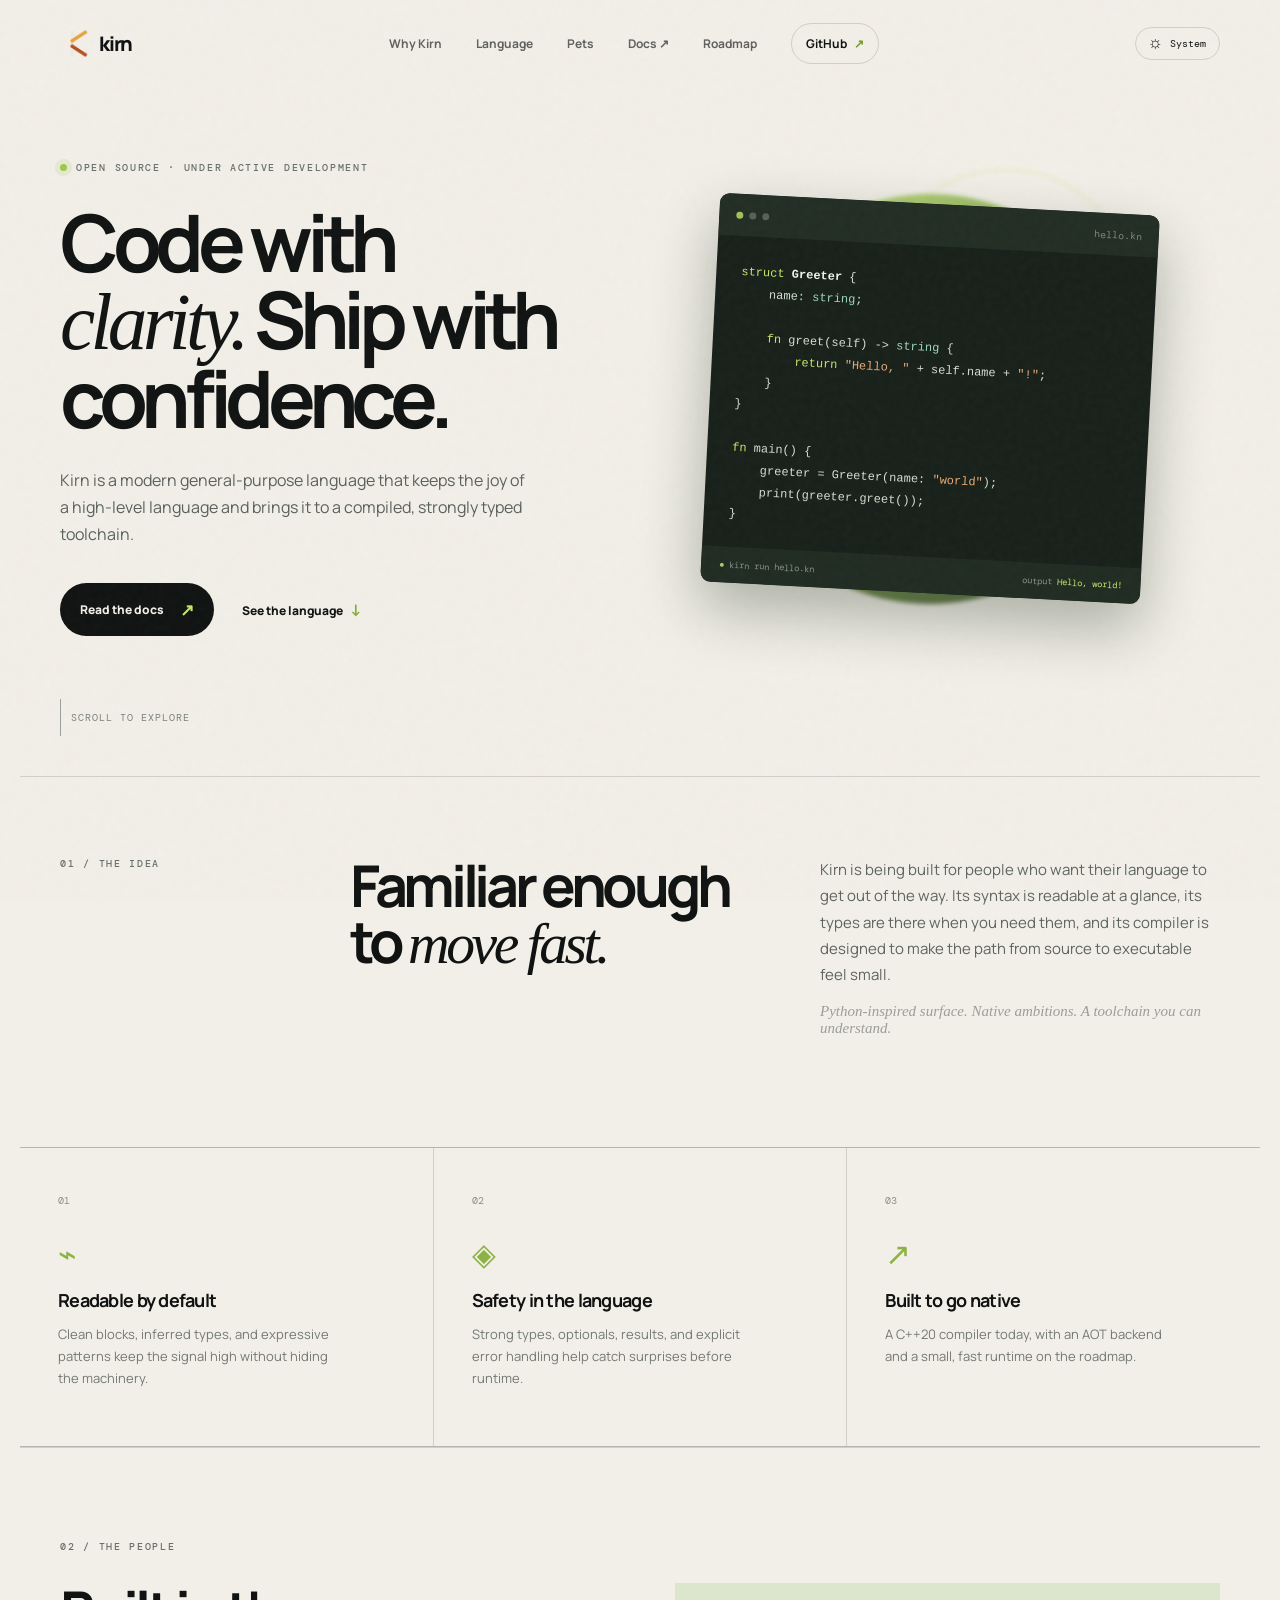
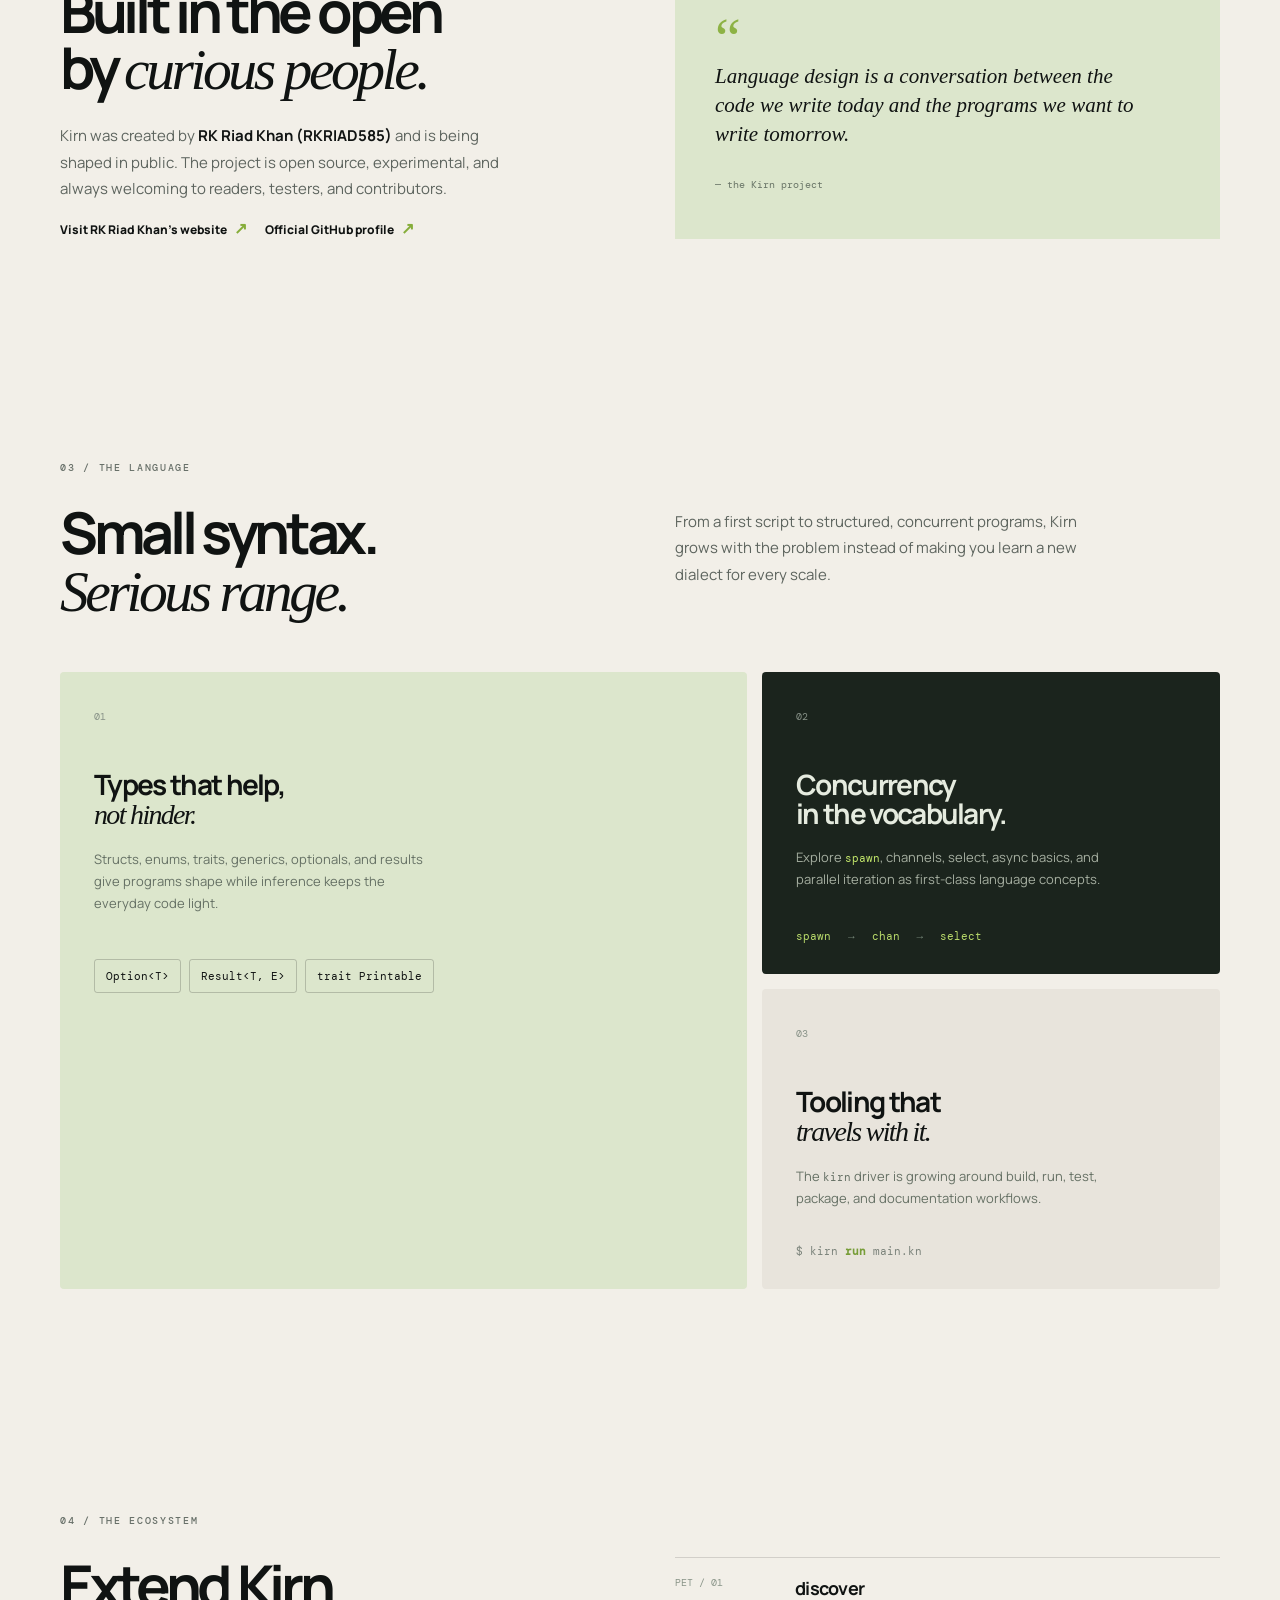
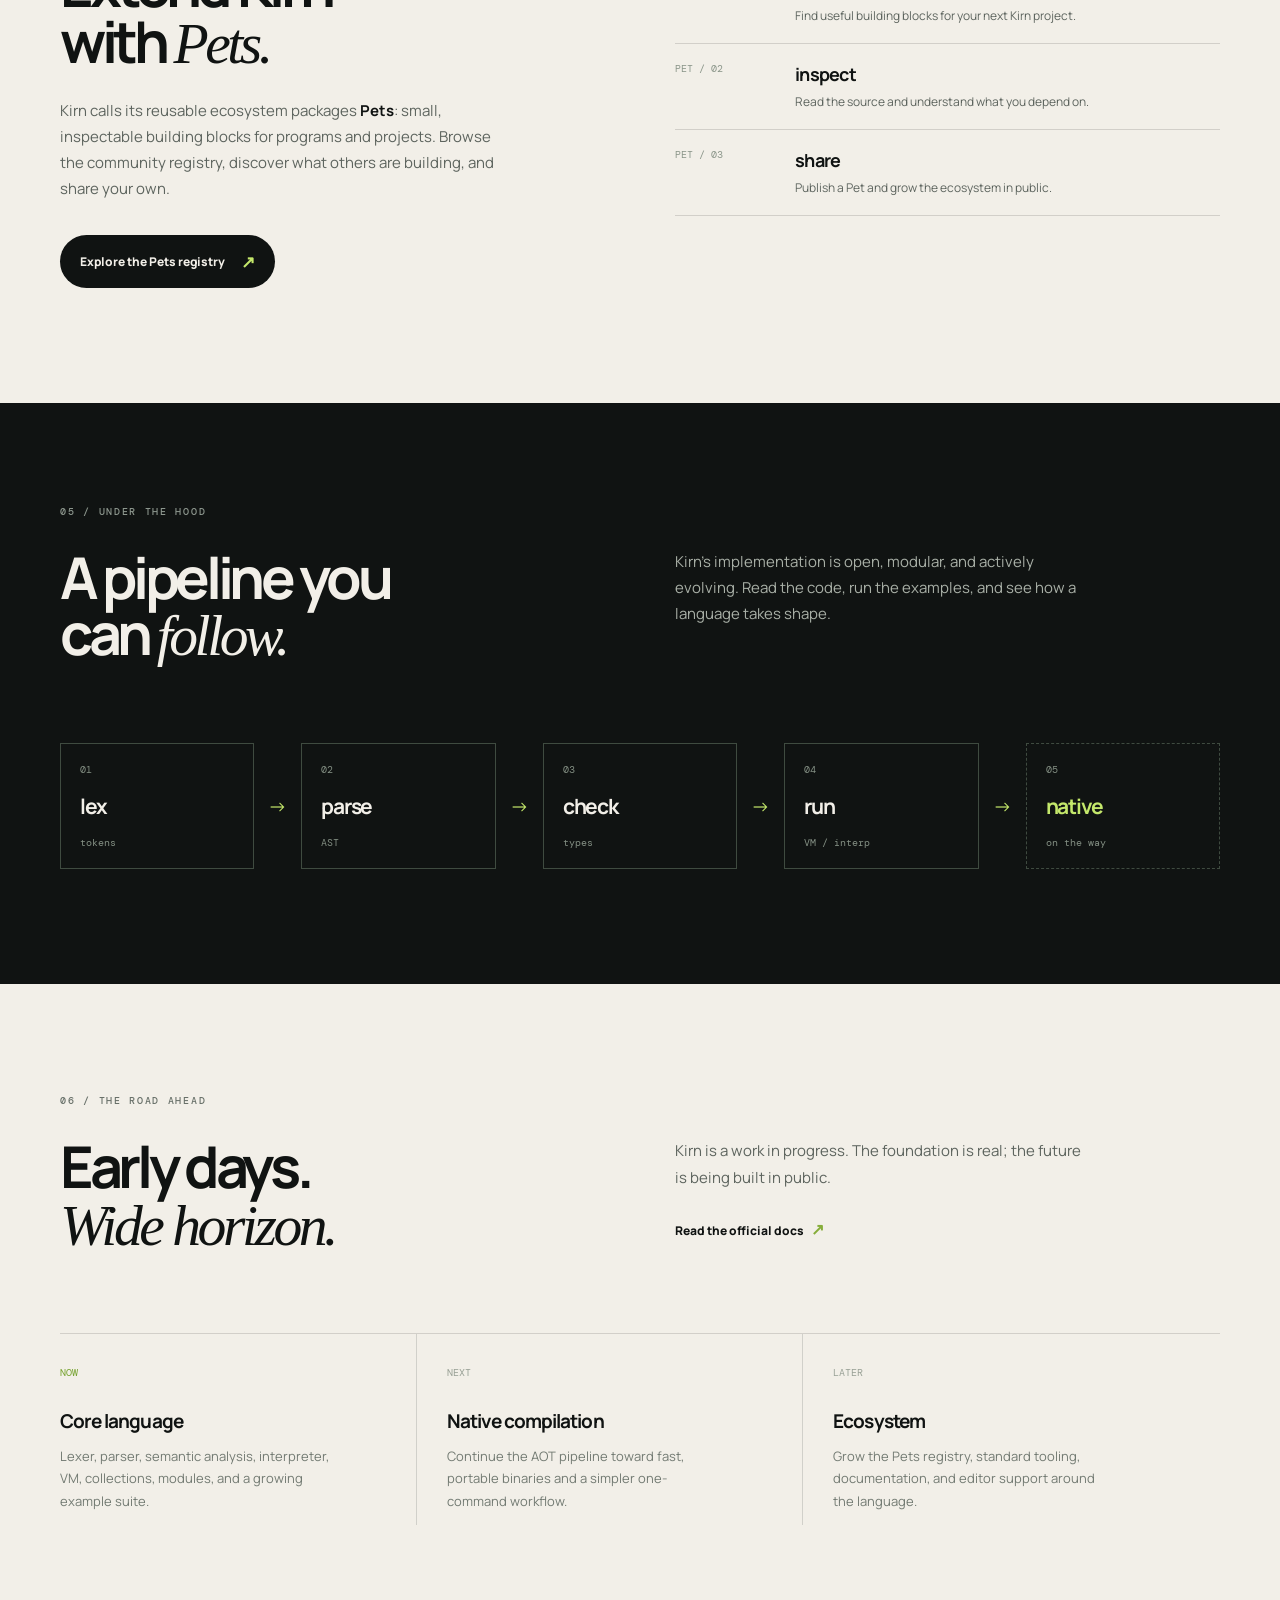
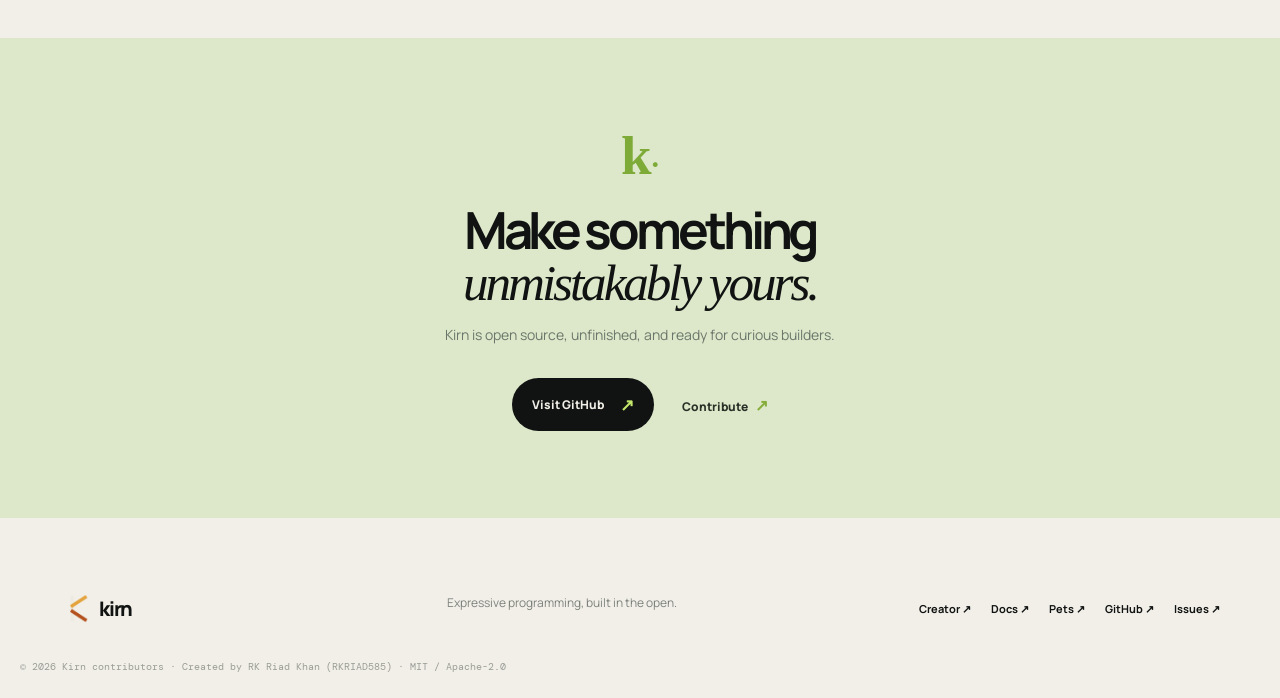
==== index.html @ 71c65698 "feat: link creator website" ====
<!doctype html>
<html lang="en">
<head>
  <meta charset="UTF-8"><meta name="viewport" content="width=device-width,initial-scale=1">
  <meta name="description" content="Kirn is a modern, expressive general-purpose programming language with Python-inspired syntax, strong types, concurrency, and a fast compiled toolchain.">
  <meta name="keywords" content="Kirn programming language, systems programming language, compiled language, C++20 compiler, Python-inspired language, open source compiler">
  <meta name="author" content="RK Riad Khan (RKRIAD585)">
  <meta name="robots" content="index, follow, max-image-preview:large">
  <link rel="canonical" href="https://kirn-lang.github.io/">
  <meta name="theme-color" content="#101312"><title>Kirn Programming Language — expressive systems programming</title>
  <meta property="og:type" content="website"><meta property="og:site_name" content="Kirn"><meta property="og:title" content="Kirn Programming Language — expressive systems programming"><meta property="og:description" content="A modern, expressive general-purpose programming language with Python-inspired syntax, strong types, concurrency, and a fast compiled toolchain."><meta property="og:url" content="https://kirn-lang.github.io/"><meta property="og:image" content="https://kirn-lang.github.io/kirn-logos/kirn-1280x640.png"><meta property="og:image:alt" content="Kirn programming language">
  <meta name="twitter:card" content="summary_large_image"><meta name="twitter:title" content="Kirn Programming Language"><meta name="twitter:description" content="Expressive programming, built in the open."><meta name="twitter:image" content="https://kirn-lang.github.io/kirn-logos/kirn-1280x640.png">
  <link rel="icon" href="kirn-logos/kirn-icon.png"><link rel="preconnect" href="https://fonts.googleapis.com"><link rel="preconnect" href="https://fonts.gstatic.com" crossorigin>
  <link href="https://fonts.googleapis.com/css2?family=DM+Mono:wght@400;500&family=Manrope:wght@400;500;600;700;800&display=swap" rel="stylesheet"><link rel="stylesheet" href="styles.css">
</head>
<body><div class="grain" aria-hidden="true"></div>
<header class="site-header"><a class="brand" href="#top" aria-label="Kirn home"><img src="kirn-logos/kirn-icon.png" alt=""><span>kirn</span></a><nav class="nav" aria-label="Main navigation"><a href="#why">Why Kirn</a><a href="#language">Language</a><a href="#pets">Pets</a><a href="https://rkriad585.github.io/kirn/" target="_blank" rel="noreferrer">Docs <span>↗</span></a><a href="#roadmap">Roadmap</a><a class="nav-github" href="https://github.com/rkriad585/kirn" target="_blank" rel="noreferrer">GitHub <span>↗</span></a></nav><div class="header-tools"><button class="theme-toggle" type="button" aria-label="Use system theme" title="Use system theme"><span class="theme-icon" aria-hidden="true">☼</span><span class="theme-label">System</span></button><button class="menu" aria-label="Toggle navigation" aria-expanded="false"><i></i><i></i></button></div></header>
<main id="top">
<section class="hero wrap"><div class="hero-copy"><p class="eyebrow"><span class="pulse"></span> open source · under active development</p><h1>Code with<br><em>clarity.</em> Ship with<br>confidence.</h1><p class="lede">Kirn is a modern general-purpose language that keeps the joy of a high-level language and brings it to a compiled, strongly typed toolchain.</p><div class="hero-actions"><a class="button button-primary" href="https://rkriad585.github.io/kirn/" target="_blank" rel="noreferrer">Read the docs <span>↗</span></a><a class="text-link" href="#language">See the language <span>↓</span></a></div></div><div class="hero-art"><div class="orb orb-one"></div><div class="orb orb-two"></div><div class="code-card"><div class="window-bar"><span></span><span></span><span></span><small>hello.kn</small></div><pre><code><b>struct</b> <strong>Greeter</strong> {
    name: <i>string</i>;

    <b>fn</b> greet(self) -&gt; <i>string</i> {
        <b>return</b> <u>"Hello, "</u> + self.name + <u>"!"</u>;
    }
}

<b>fn</b> main() {
    greeter = Greeter(name: <u>"world"</u>);
    print(greeter.greet());
}</code></pre><div class="code-footer"><span><b>●</b> kirn run hello.kn</span><span>output <strong>Hello, world!</strong></span></div></div></div><div class="scroll-note"><span></span> scroll to explore</div></section>
<section class="intro wrap" id="why"><div class="section-label">01 / the idea</div><div class="intro-content"><h2>Familiar enough<br>to <em>move fast.</em></h2><div><p>Kirn is being built for people who want their language to get out of the way. Its syntax is readable at a glance, its types are there when you need them, and its compiler is designed to make the path from source to executable feel small.</p><p class="muted">Python-inspired surface. Native ambitions. A toolchain you can understand.</p></div></div></section>
<section class="pillars wrap"><article><span class="number">01</span><div class="pillar-icon">⌁</div><h3>Readable by default</h3><p>Clean blocks, inferred types, and expressive patterns keep the signal high without hiding the machinery.</p></article><article><span class="number">02</span><div class="pillar-icon">◈</div><h3>Safety in the language</h3><p>Strong types, optionals, results, and explicit error handling help catch surprises before runtime.</p></article><article><span class="number">03</span><div class="pillar-icon">↗</div><h3>Built to go native</h3><p>A C++20 compiler today, with an AOT backend and a small, fast runtime on the roadmap.</p></article></section>
<section class="about wrap"><div class="section-label">02 / the people</div><div class="about-grid"><div><h2>Built in the open<br>by <em>curious people.</em></h2><p>Kirn was created by <strong>RK Riad Khan (RKRIAD585)</strong> and is being shaped in public. The project is open source, experimental, and always welcoming to readers, testers, and contributors.</p><div class="about-links"><a class="text-link" href="https://rkriad585.github.io/" target="_blank" rel="noreferrer">Visit RK Riad Khan’s website <span>↗</span></a><a class="text-link" href="https://github.com/rkriad585" target="_blank" rel="noreferrer">Official GitHub profile <span>↗</span></a></div></div><div class="about-note"><span class="quote-mark">“</span><p>Language design is a conversation between the code we write today and the programs we want to write tomorrow.</p><small>— the Kirn project</small></div></div></section>
<section class="language wrap" id="language"><div class="section-label">03 / the language</div><div class="language-head"><h2>Small syntax.<br><em>Serious range.</em></h2><p>From a first script to structured, concurrent programs, Kirn grows with the problem instead of making you learn a new dialect for every scale.</p></div><div class="feature-grid"><div class="feature feature-wide"><span>01</span><h3>Types that help,<br><em>not hinder.</em></h3><p>Structs, enums, traits, generics, optionals, and results give programs shape while inference keeps the everyday code light.</p><div class="type-row"><code>Option&lt;T&gt;</code><code>Result&lt;T, E&gt;</code><code>trait Printable</code></div></div><div class="feature dark-feature"><span>02</span><h3>Concurrency<br>in the vocabulary.</h3><p>Explore <code>spawn</code>, channels, select, async basics, and parallel iteration as first-class language concepts.</p><div class="signal">spawn <i>→</i> chan <i>→</i> select</div></div><div class="feature"><span>03</span><h3>Tooling that<br><em>travels with it.</em></h3><p>The <code>kirn</code> driver is growing around build, run, test, package, and documentation workflows.</p><div class="command">$ kirn <b>run</b> main.kn</div></div></div></section>
<section class="pets wrap" id="pets"><div class="section-label">04 / the ecosystem</div><div class="pets-grid"><div><h2>Extend Kirn<br>with <em>Pets.</em></h2><p>Kirn calls its reusable ecosystem packages <strong>Pets</strong>: small, inspectable building blocks for programs and projects. Browse the community registry, discover what others are building, and share your own.</p><a class="button button-primary" href="https://github.com/pets-registry/pets-registry.github.io" target="_blank" rel="noreferrer">Explore the Pets registry <span>↗</span></a></div><div class="pet-list"><div><span>pet / 01</span><strong>discover</strong><p>Find useful building blocks for your next Kirn project.</p></div><div><span>pet / 02</span><strong>inspect</strong><p>Read the source and understand what you depend on.</p></div><div><span>pet / 03</span><strong>share</strong><p>Publish a Pet and grow the ecosystem in public.</p></div></div></div></section>
<section class="architecture"><div class="wrap"><div class="section-label">05 / under the hood</div><div class="architecture-head"><h2>A pipeline you<br>can <em>follow.</em></h2><p>Kirn’s implementation is open, modular, and actively evolving. Read the code, run the examples, and see how a language takes shape.</p></div><div class="pipeline"><div><small>01</small><strong>lex</strong><span>tokens</span></div><i>→</i><div><small>02</small><strong>parse</strong><span>AST</span></div><i>→</i><div><small>03</small><strong>check</strong><span>types</span></div><i>→</i><div><small>04</small><strong>run</strong><span>VM / interp</span></div><i>→</i><div class="planned"><small>05</small><strong>native</strong><span>on the way</span></div></div></div></section>
<section class="roadmap wrap" id="roadmap"><div class="section-label">06 / the road ahead</div><div class="roadmap-head"><h2>Early days.<br><em>Wide horizon.</em></h2><div><p>Kirn is a work in progress. The foundation is real; the future is being built in public.</p><a class="text-link" href="https://rkriad585.github.io/kirn/" target="_blank" rel="noreferrer">Read the official docs <span>↗</span></a></div></div><div class="timeline"><div class="done"><span>now</span><h3>Core language</h3><p>Lexer, parser, semantic analysis, interpreter, VM, collections, modules, and a growing example suite.</p></div><div><span>next</span><h3>Native compilation</h3><p>Continue the AOT pipeline toward fast, portable binaries and a simpler one-command workflow.</p></div><div><span>later</span><h3>Ecosystem</h3><p>Grow the Pets registry, standard tooling, documentation, and editor support around the language.</p></div></div></section>
<section class="cta wrap"><div class="cta-mark">k<span>·</span></div><h2>Make something<br><em>unmistakably yours.</em></h2><p>Kirn is open source, unfinished, and ready for curious builders.</p><div class="hero-actions"><a class="button button-primary" href="https://github.com/rkriad585/kirn" target="_blank" rel="noreferrer">Visit GitHub <span>↗</span></a><a class="text-link light-link" href="https://github.com/rkriad585/kirn/blob/main/CONTRIBUTING.md" target="_blank" rel="noreferrer">Contribute <span>↗</span></a></div></section>
</main><footer class="footer wrap"><a class="brand" href="#top"><img src="kirn-logos/kirn-icon.png" alt=""><span>kirn</span></a><p>Expressive programming, built in the open.</p><div><a href="https://rkriad585.github.io/" target="_blank" rel="noreferrer">Creator ↗</a><a href="https://rkriad585.github.io/kirn/" target="_blank" rel="noreferrer">Docs ↗</a><a href="https://github.com/pets-registry/pets-registry.github.io" target="_blank" rel="noreferrer">Pets ↗</a><a href="https://github.com/rkriad585/kirn" target="_blank" rel="noreferrer">GitHub ↗</a><a href="https://github.com/rkriad585/kirn/issues" target="_blank" rel="noreferrer">Issues ↗</a></div><small>© 2026 Kirn contributors · Created by RK Riad Khan (RKRIAD585) · MIT / Apache-2.0</small></footer><script type="application/ld+json">{"@context":"https://schema.org","@type":"SoftwareSourceCode","name":"Kirn","description":"A modern, expressive general-purpose programming language with Python-inspired syntax, strong types, concurrency, and a compiled toolchain.","url":"https://kirn-lang.github.io/","codeRepository":"https://github.com/rkriad585/kirn","programmingLanguage":"C++","license":"https://opensource.org/licenses/MIT","author":{"@type":"Person","name":"RK Riad Khan","alternateName":"RKRIAD585","url":"https://rkriad585.github.io/","sameAs":["https://github.com/rkriad585"]},"isPartOf":{"@type":"WebSite","name":"Kirn","url":"https://kirn-lang.github.io/"}}</script><script src="script.js"></script></body></html>
---- styles.css ----
:root{--ink:#101312;--paper:#f2efe8;--lime:#c4e86b;--muted:#737873;--line:rgba(16,19,18,.14);--serif:Georgia,'Times New Roman',serif;--sans:'Manrope',Arial,sans-serif;--mono:'DM Mono',monospace}*{box-sizing:border-box}html{scroll-behavior:smooth}body{margin:0;background:var(--paper);color:var(--ink);font-family:var(--sans);overflow-x:hidden}.grain{position:fixed;inset:0;pointer-events:none;opacity:.06;z-index:10;background-image:url("data:image/svg+xml,%3Csvg viewBox='0 0 180 180' xmlns='http://www.w3.org/2000/svg'%3E%3Cfilter id='n'%3E%3CfeTurbulence type='fractalNoise' baseFrequency='.75' numOctaves='4' stitchTiles='stitch'/%3E%3C/filter%3E%3Crect width='100%25' height='100%25' filter='url(%23n)' opacity='.55'/%3E%3C/svg%3E")}.wrap{max-width:1240px;margin:auto;padding-left:40px;padding-right:40px}.site-header{height:86px;max-width:1240px;margin:auto;padding:0 40px;display:flex;align-items:center;justify-content:space-between;position:relative;z-index:20}.brand{display:flex;align-items:center;gap:10px;color:inherit;text-decoration:none;font-size:20px;font-weight:800;letter-spacing:-.06em}.brand img{width:29px;height:29px;object-fit:contain}.nav{display:flex;align-items:center;gap:34px;font-size:12px;font-weight:700}.nav a,.footer a{color:inherit;text-decoration:none}.nav a:not(.nav-github){opacity:.64}.nav a:hover,.footer a:hover{opacity:1}.nav-github{border:1px solid var(--line);padding:11px 14px;border-radius:100px}.nav-github span{color:#719c28;margin-left:5px}.menu{display:none;background:transparent;border:0}.menu i{display:block;width:22px;height:1px;background:var(--ink);margin:5px}.hero{min-height:690px;display:grid;grid-template-columns:1fr 1fr;align-items:center;position:relative;padding-top:35px;padding-bottom:100px}.eyebrow,.section-label{font:500 10px var(--mono);text-transform:uppercase;letter-spacing:.17em;color:#687069}.eyebrow{display:flex;align-items:center;gap:9px}.pulse{width:7px;height:7px;background:#9bc94d;border-radius:50%;box-shadow:0 0 0 5px rgba(155,201,77,.16)}h1,h2,h3,p{margin-top:0}h1{font-size:clamp(50px,6.2vw,86px);letter-spacing:-.08em;line-height:.96;margin:30px 0 31px;font-weight:700}em{font-family:var(--serif);font-weight:400;letter-spacing:-.06em}.lede{max-width:470px;line-height:1.7;color:#59605b;font-size:16px}.hero-actions{display:flex;align-items:center;gap:28px;margin-top:34px}.button{display:inline-flex;align-items:center;gap:16px;text-decoration:none;padding:15px 20px;border-radius:100px;font-size:12px;font-weight:800}.button-primary{background:var(--ink);color:var(--paper)}.button-primary span{color:var(--lime);font-size:17px}.text-link{color:var(--ink);font-size:12px;text-decoration:none;font-weight:800}.text-link span{color:#86ad3a;margin-left:5px;font-size:16px}.hero-art{height:490px;display:flex;justify-content:center;align-items:center;position:relative}.orb{position:absolute;border-radius:50%;filter:blur(2px)}.orb-one{height:410px;width:410px;background:radial-gradient(circle at 32% 28%,#cfef89,#8db153 48%,#263727 100%);opacity:.9}.orb-two{height:260px;width:260px;border:1px solid rgba(196,232,107,.55);transform:translate(75px,-100px)}.code-card{width:min(440px,100%);position:relative;z-index:1;border-radius:10px;overflow:hidden;background:#18201a;box-shadow:0 25px 60px rgba(22,39,20,.32);transform:rotate(3deg)}.window-bar{height:42px;background:#222d24;padding:0 17px;display:flex;gap:6px;align-items:center;color:#9ca79a}.window-bar span{height:7px;width:7px;border-radius:50%;background:#556159}.window-bar span:first-child{background:#a1bf59}.window-bar small{font:10px var(--mono);margin-left:auto;opacity:.75}.code-card pre{margin:0;padding:25px 25px 22px;color:#d4dfd2;font:12px/1.75 var(--mono);overflow:hidden}.code-card b{color:#c4e86b;font-weight:500}.code-card strong{color:#eff6ec}.code-card i{color:#9ed6c4;font-style:normal}.code-card u{color:#e9ad77;text-decoration:none}.code-footer{display:flex;justify-content:space-between;padding:12px 18px;background:#202b22;color:#879287;font:9px var(--mono)}.code-footer b{color:#a7cf5d}.code-footer strong{color:#c4e86b;font-weight:400}.scroll-note{position:absolute;bottom:40px;left:40px;color:#7b827b;font:10px var(--mono);text-transform:uppercase;letter-spacing:.1em;display:flex;gap:10px;align-items:center}.scroll-note span{width:1px;height:37px;background:#9ba19a}.intro{border-top:1px solid var(--line);padding-top:80px;padding-bottom:95px;display:grid;grid-template-columns:25% 75%}.intro-content{display:grid;grid-template-columns:1fr 1fr;gap:70px}.intro h2,.language h2,.architecture h2,.roadmap h2{font-size:clamp(38px,4.5vw,61px);letter-spacing:-.075em;line-height:.98;margin:0}.intro-content p,.language-head p,.architecture-head p,.roadmap-head p{max-width:420px;color:#5d645e;font-size:15px;line-height:1.75}.muted{color:#9a9e98!important;font:italic 15px var(--serif)!important}.pillars{display:grid;grid-template-columns:repeat(3,1fr);gap:1px;background:var(--line);border-top:1px solid var(--line);border-bottom:1px solid var(--line);padding:0}.pillars article{background:var(--paper);padding:39px 38px 43px;min-height:265px;position:relative}.number,.feature>span{font:10px var(--mono);color:#879187}.pillar-icon{font:31px var(--serif);color:#8db244;margin:27px 0 15px}.pillars h3{font-size:18px;letter-spacing:-.04em;margin-bottom:11px}.pillars p{font-size:13px;line-height:1.7;color:#727972;max-width:280px}.language{padding-top:112px;padding-bottom:120px}.language-head{display:grid;grid-template-columns:1fr 1fr;gap:70px;margin:30px 0 52px}.language-head p{margin:5px 0 0}.feature-grid{display:grid;grid-template-columns:1.2fr .8fr;gap:15px}.feature{background:#e8e4dc;border-radius:4px;padding:31px 34px;min-height:270px}.feature-wide{grid-row:span 2;min-height:555px;background:#dce6cc}.feature h3{font-size:28px;letter-spacing:-.06em;line-height:1.03;margin:45px 0 18px}.feature p{max-width:340px;color:#657064;font-size:13px;line-height:1.7}.feature code,.feature .command{font:11px var(--mono)}.type-row{display:flex;gap:8px;flex-wrap:wrap;margin-top:45px}.type-row code{border:1px solid rgba(16,19,18,.2);padding:9px 11px;border-radius:3px}.dark-feature{background:#1b241d;color:#e5ebdf}.dark-feature p{color:#a6afa1}.dark-feature code{color:var(--lime)}.signal{font:11px var(--mono);color:#badc6b;margin-top:39px}.signal i{font-style:normal;color:#77887a;padding:0 10px}.command{margin-top:35px;color:#7a827a}.command b{color:#779d38}.architecture{background:var(--ink);color:var(--paper);padding:102px 0 115px}.architecture .section-label{color:#8c968d}.architecture-head{display:grid;grid-template-columns:1fr 1fr;gap:70px;margin:31px 0 79px}.architecture-head p{color:#a9b0a7}.pipeline{display:flex;align-items:center;justify-content:space-between;gap:14px}.pipeline>div{height:126px;flex:1;border:1px solid #3f4b40;padding:19px;display:flex;flex-direction:column;justify-content:space-between}.pipeline small,.pipeline span{font:10px var(--mono);color:#849084}.pipeline strong{font-size:21px;letter-spacing:-.06em}.pipeline i{font-style:normal;color:var(--lime);font-size:19px}.pipeline .planned{border-style:dashed;color:#a9b2a7}.pipeline .planned strong{color:#c4e86b}.roadmap{padding-top:110px;padding-bottom:113px}.roadmap-head{display:grid;grid-template-columns:1fr 1fr;gap:70px;margin:31px 0 79px}.roadmap-head .text-link{display:inline-block;margin-top:12px}.timeline{display:grid;grid-template-columns:repeat(3,1fr);gap:0;border-top:1px solid var(--line)}.timeline>div{padding:25px 30px 0 0;border-right:1px solid var(--line);margin-right:30px}.timeline>div:last-child{border:0}.timeline span{font:10px var(--mono);text-transform:uppercase;color:#98a095}.timeline .done span{color:#76a22f}.timeline h3{font-size:19px;letter-spacing:-.05em;margin:27px 0 11px}.timeline p{font-size:13px;color:#727a72;line-height:1.7;max-width:270px}.cta{background:#dce8c9;text-align:center;padding-top:86px;padding-bottom:87px;max-width:none}.cta-mark{font:700 55px var(--serif);color:#7eaa38}.cta-mark span{font-size:30px}.cta h2{font-size:clamp(38px,4vw,58px);letter-spacing:-.08em;line-height:1;margin:17px 0}.cta p{color:#6c766b;font-size:14px}.cta .hero-actions{justify-content:center}.light-link{color:#283027}.footer{min-height:180px;display:grid;grid-template-columns:1fr 1fr 1fr;align-items:center;position:relative}.footer p{font-size:12px;color:#7b827b}.footer div{display:flex;gap:20px;justify-content:flex-end;font-size:11px;font-weight:700}.footer small{position:absolute;bottom:25px;color:#9a9d97;font:10px var(--mono)}
@media(max-width:800px){.wrap{padding-left:22px;padding-right:22px}.site-header{height:72px;padding:0 22px}.nav{display:none;position:absolute;top:65px;left:22px;right:22px;background:var(--paper);border:1px solid var(--line);padding:20px;flex-direction:column;align-items:flex-start;gap:20px}.nav.open{display:flex}.menu{display:block}.hero{display:block;padding-top:55px;min-height:0;padding-bottom:100px}.hero-art{height:405px;margin-top:25px}.orb-one{height:310px;width:310px}.code-card{transform:rotate(2deg);width:94%}.code-card pre{font-size:10px;padding:18px}.code-footer{font-size:8px}.scroll-note{left:22px;bottom:30px}.intro,.intro-content,.language-head,.architecture-head,.roadmap-head{display:block}.intro{padding-top:56px;padding-bottom:70px}.intro-content>div{margin-top:28px}.pillars,.feature-grid,.timeline{grid-template-columns:1fr}.pillars article{min-height:0;padding:30px}.language{padding-top:75px;padding-bottom:80px}.feature-wide{grid-row:auto;min-height:0}.feature{min-height:240px}.feature-grid{gap:10px}.architecture{padding:70px 0}.architecture-head{margin-bottom:50px}.pipeline{display:grid;grid-template-columns:1fr 1fr;gap:9px}.pipeline>div{height:106px}.pipeline>i{display:none}.roadmap{padding-top:75px;padding-bottom:80px}.timeline>div{border-right:0;border-bottom:1px solid var(--line);padding:23px 0;margin:0}.timeline>div:last-child{border:0}.footer{display:block;padding-top:40px;padding-bottom:80px}.footer p{margin:25px 0}.footer div{justify-content:flex-start}.footer small{left:22px}.hero-actions{gap:18px;flex-wrap:wrap}h1{font-size:53px}}
.header-tools{display:flex;align-items:center;gap:13px}.theme-toggle{display:inline-flex;align-items:center;gap:7px;border:1px solid var(--line);border-radius:100px;background:transparent;color:inherit;padding:9px 11px;font:10px var(--mono);cursor:pointer}.theme-toggle:hover{background:rgba(196,232,107,.16)}.theme-icon{font:17px Georgia,serif;line-height:10px}.theme-label{min-width:38px;text-align:left}.about{border-top:1px solid var(--line);padding-top:92px;padding-bottom:110px}.about-grid,.pets-grid{display:grid;grid-template-columns:1fr 1fr;gap:70px;margin-top:30px}.about h2,.pets h2{font-size:clamp(38px,4.5vw,61px);letter-spacing:-.075em;line-height:.98;margin:0 0 25px}.about p,.pets p{max-width:440px;color:#5d645e;font-size:15px;line-height:1.75}.about strong,.pets strong{color:var(--ink)}.about-note{background:#dce6cc;padding:35px 40px;min-height:220px;position:relative}.quote-mark{font:58px Georgia,serif;color:#8db244;line-height:.7}.about-note p{font:italic 21px/1.4 Georgia,serif;color:var(--ink);max-width:420px}.about-note small{font:10px var(--mono);color:#687466}.pets{padding-top:105px;padding-bottom:115px}.pets-grid{align-items:start}.pets .button{margin-top:17px}.pet-list{border-top:1px solid var(--line)}.pet-list>div{border-bottom:1px solid var(--line);padding:18px 0;display:grid;grid-template-columns:100px 1fr;column-gap:20px}.pet-list span{font:10px var(--mono);color:#8a9589;text-transform:uppercase}.pet-list strong{font-size:18px;letter-spacing:-.04em}.pet-list p{grid-column:2;margin:7px 0 0;font-size:12px;line-height:1.5}.theme-dark{--ink:#edf1e9;--paper:#101512;--line:rgba(237,241,233,.17)}.theme-dark .grain{opacity:.035}.theme-dark .nav,.theme-dark .menu{color:var(--ink)}.theme-dark .nav{background:var(--paper)}.theme-dark .feature{background:#1c241e;color:var(--ink)}.theme-dark .feature-wide,.theme-dark .about-note{background:#263323}.theme-dark .feature p,.theme-dark .about p,.theme-dark .pets p,.theme-dark .intro-content p,.theme-dark .language-head p,.theme-dark .roadmap-head p{color:#aab4a7}.theme-dark .muted{color:#849084!important}.theme-dark .button-primary{background:#e8efdf;color:#101512}.theme-dark .cta{background:#263323}.theme-dark .cta p{color:#aab4a7}.theme-dark .light-link{color:#e8efdf}.theme-dark .about strong,.theme-dark .pets strong{color:var(--ink)}
@media(max-width:800px){.theme-toggle{padding:8px 9px}.theme-label{display:none}.about,.pets{padding-top:70px;padding-bottom:75px}.about-grid,.pets-grid{display:block;margin-top:25px}.about-note,.pet-list{margin-top:35px}.about-note{padding:28px}.pet-list>div{grid-template-columns:82px 1fr}.pet-list p{grid-column:2}}
.about-links{display:flex;flex-wrap:wrap;gap:18px}
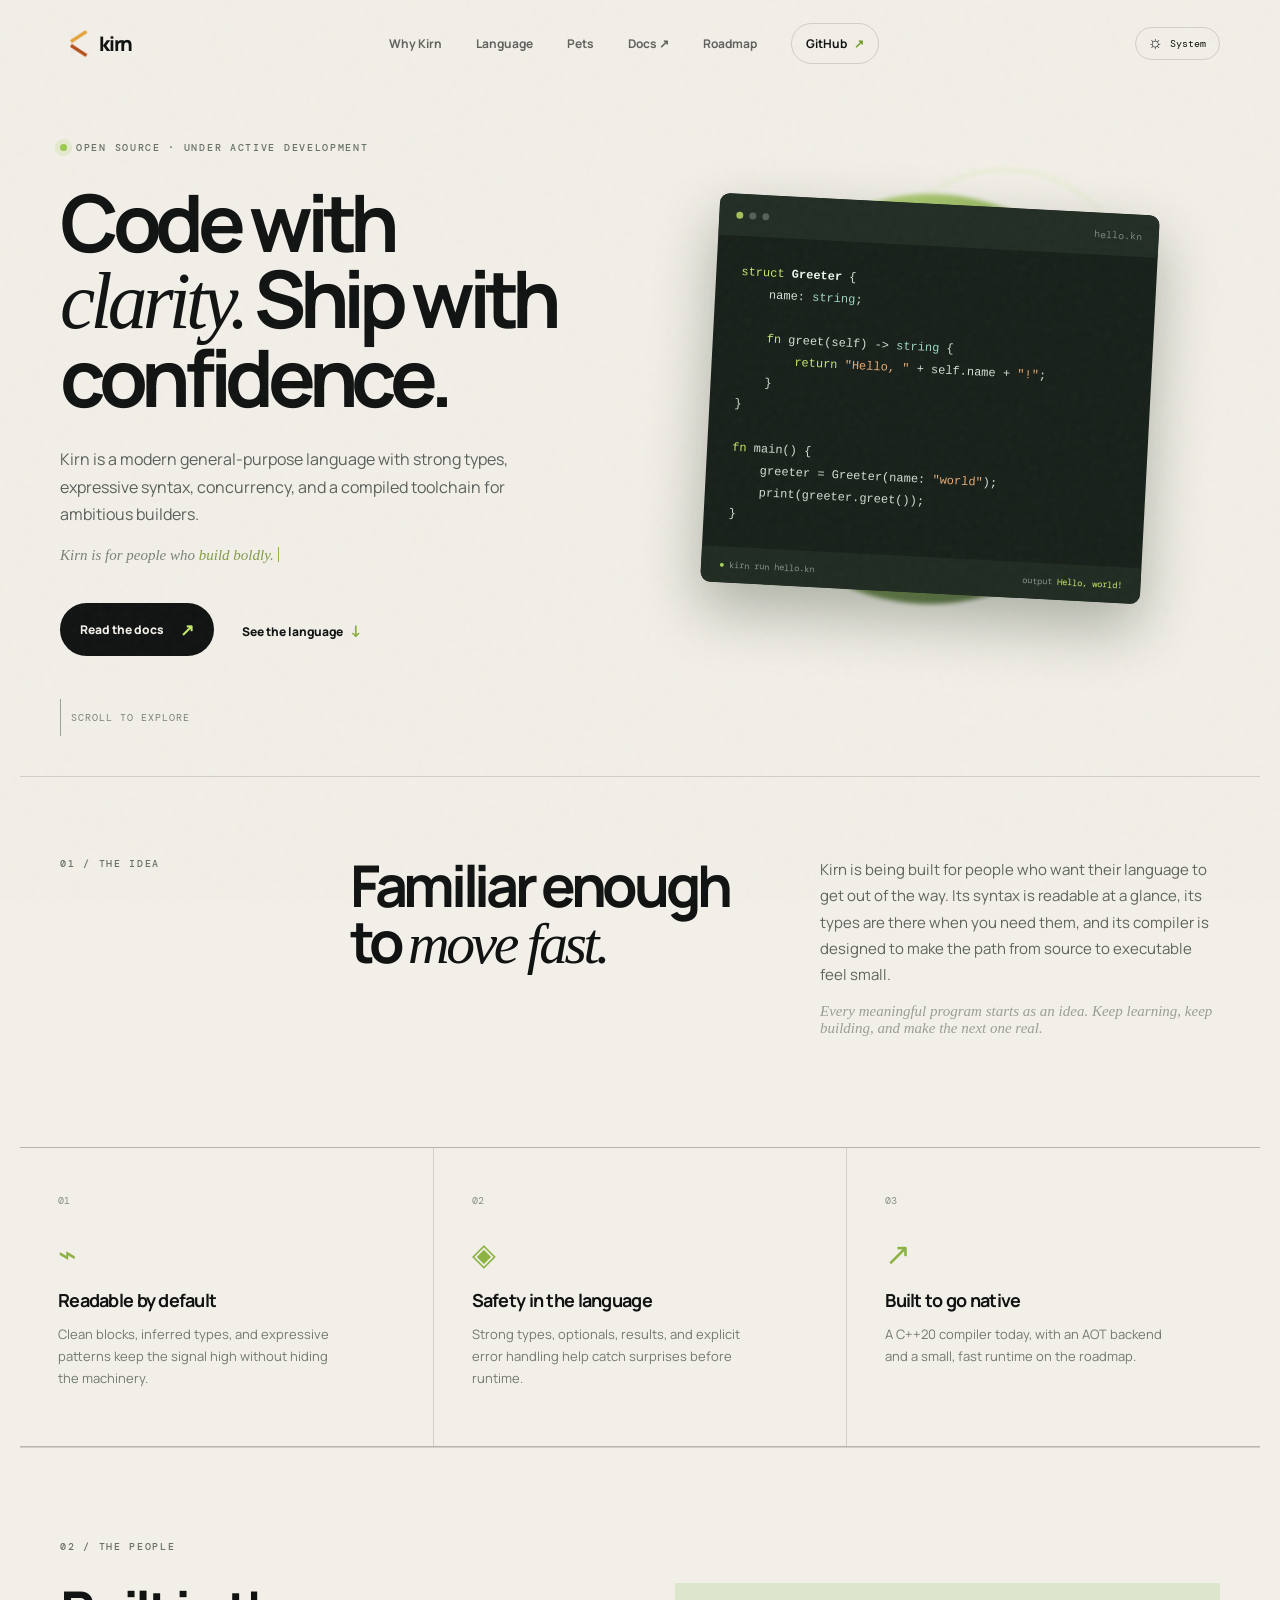
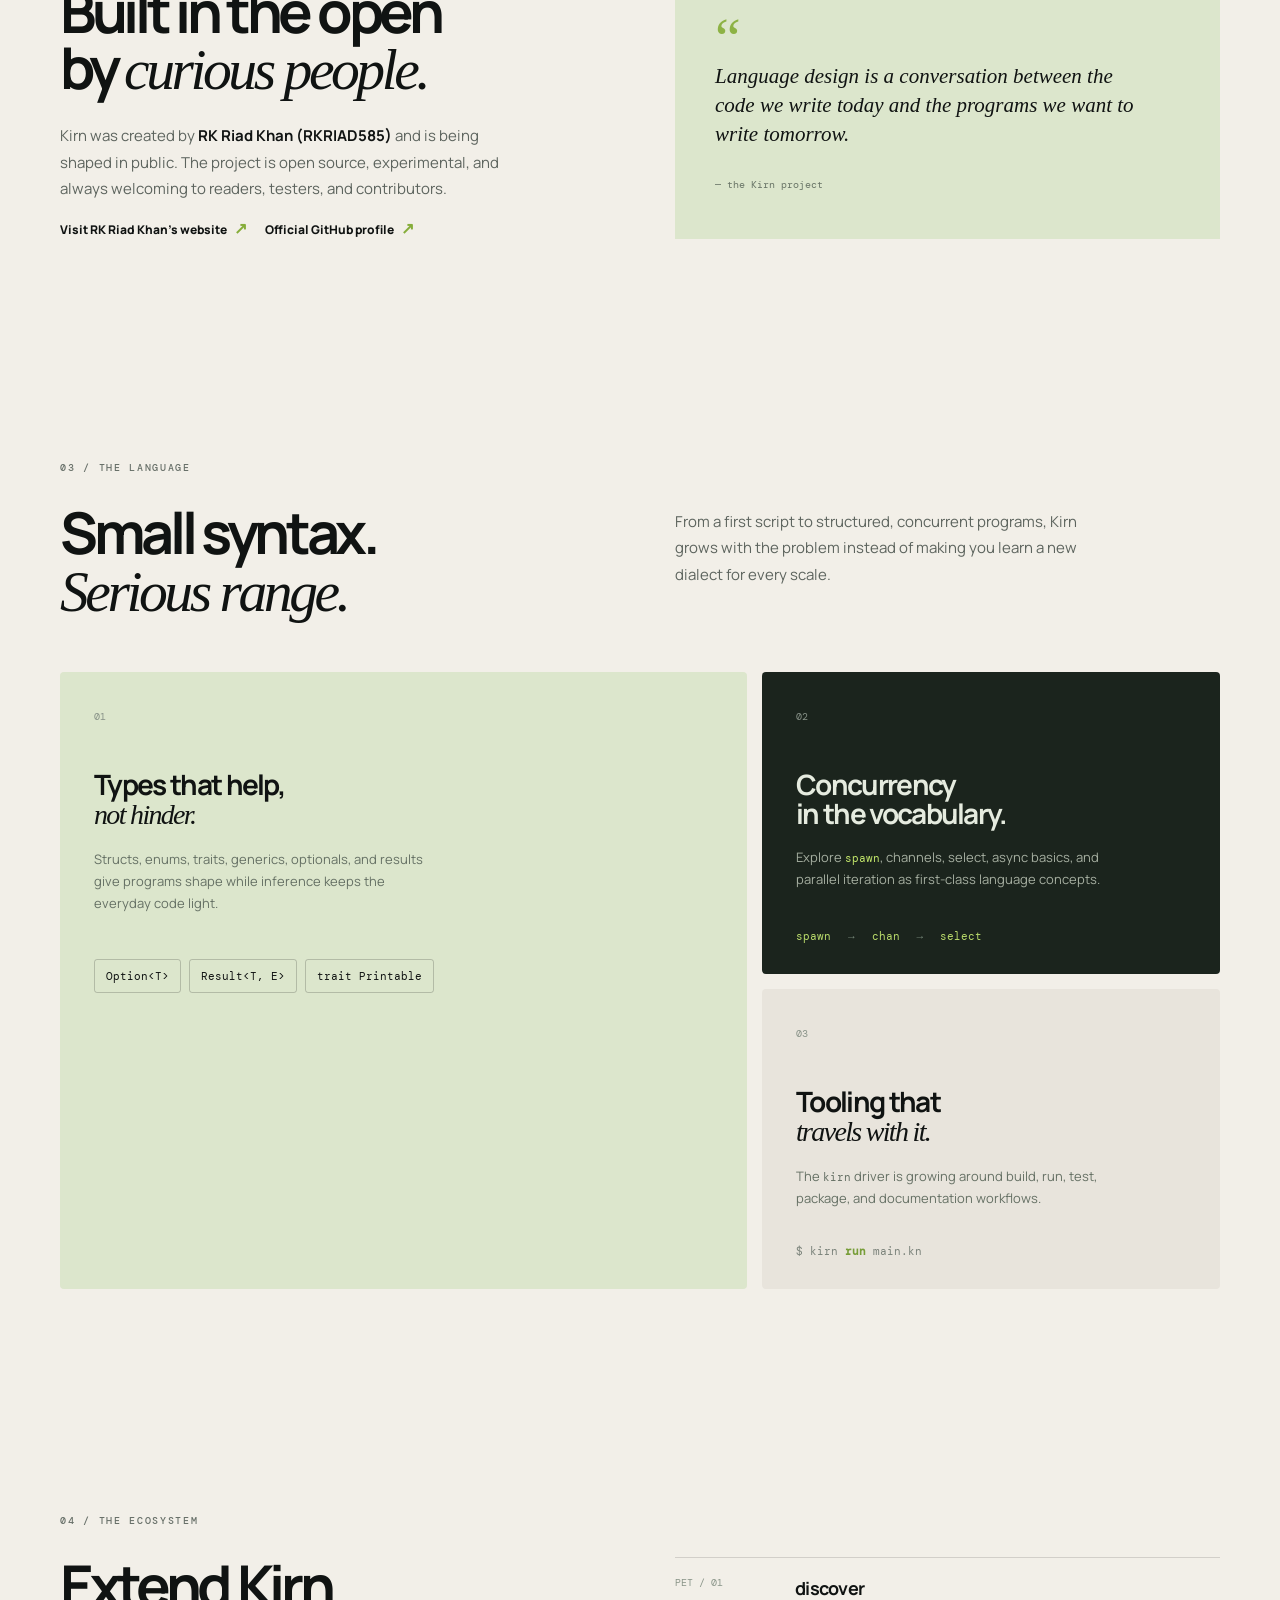
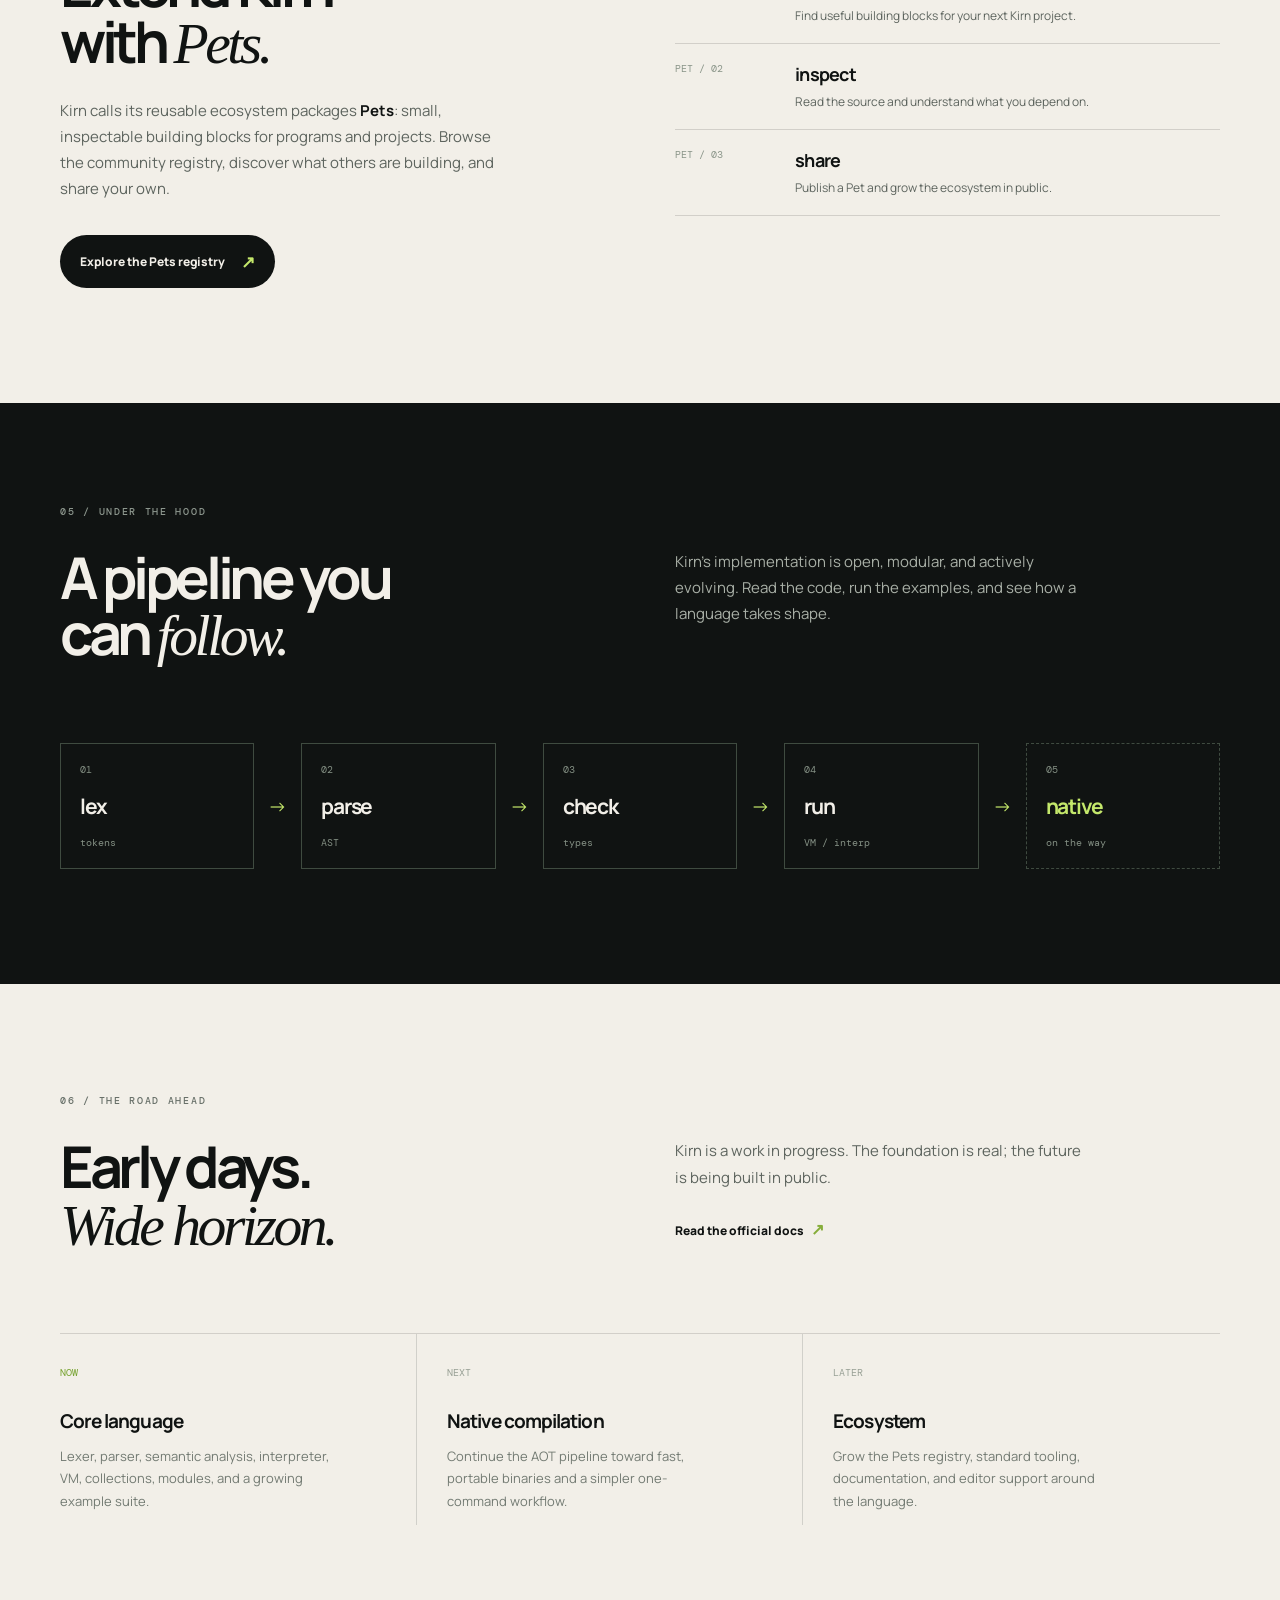
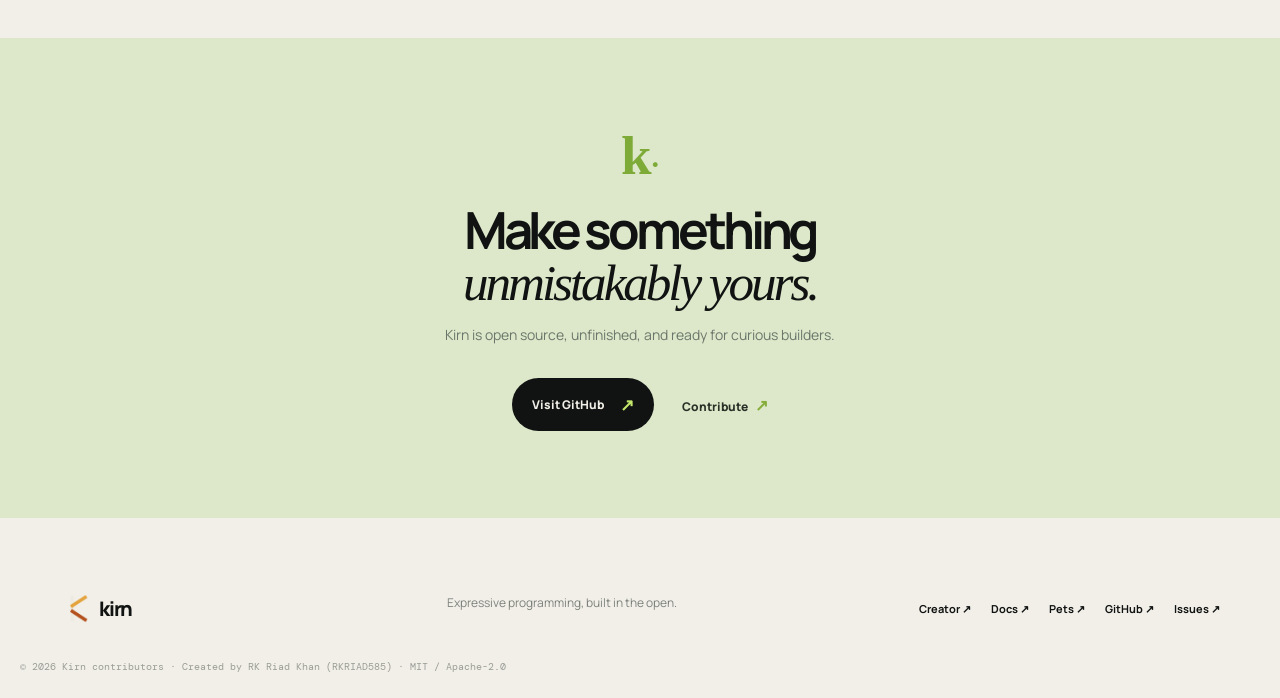
==== commit f9ea9785: "feat: add hero typing copy and social icon metadata" ====
--- a/index.html
+++ b/index.html
@@ -9,14 +9,14 @@
   <link rel="canonical" href="https://kirn-lang.github.io/">
   <meta name="theme-color" content="#101312"><title>Kirn Programming Language — expressive systems programming</title>
   <meta property="og:type" content="website"><meta property="og:site_name" content="Kirn"><meta property="og:title" content="Kirn Programming Language — expressive systems programming"><meta property="og:description" content="A modern, expressive general-purpose programming language with Python-inspired syntax, strong types, concurrency, and a fast compiled toolchain."><meta property="og:url" content="https://kirn-lang.github.io/"><meta property="og:image" content="https://kirn-lang.github.io/kirn-logos/kirn-1280x640.png"><meta property="og:image:alt" content="Kirn programming language">
-  <meta name="twitter:card" content="summary_large_image"><meta name="twitter:title" content="Kirn Programming Language"><meta name="twitter:description" content="Expressive programming, built in the open."><meta name="twitter:image" content="https://kirn-lang.github.io/kirn-logos/kirn-1280x640.png">
+  <meta name="twitter:card" content="summary_large_image"><meta name="twitter:title" content="Kirn Programming Language"><meta name="twitter:description" content="Expressive programming, built in the open by RK Riad Khan."><meta name="twitter:image" content="https://kirn-lang.github.io/kirn-logos/kirn-icon-on-light.png"><meta name="twitter:image:alt" content="Kirn icon">
   <link rel="icon" href="kirn-logos/kirn-icon.png"><link rel="preconnect" href="https://fonts.googleapis.com"><link rel="preconnect" href="https://fonts.gstatic.com" crossorigin>
   <link href="https://fonts.googleapis.com/css2?family=DM+Mono:wght@400;500&family=Manrope:wght@400;500;600;700;800&display=swap" rel="stylesheet"><link rel="stylesheet" href="styles.css">
 </head>
 <body><div class="grain" aria-hidden="true"></div>
 <header class="site-header"><a class="brand" href="#top" aria-label="Kirn home"><img src="kirn-logos/kirn-icon.png" alt=""><span>kirn</span></a><nav class="nav" aria-label="Main navigation"><a href="#why">Why Kirn</a><a href="#language">Language</a><a href="#pets">Pets</a><a href="https://rkriad585.github.io/kirn/" target="_blank" rel="noreferrer">Docs <span>↗</span></a><a href="#roadmap">Roadmap</a><a class="nav-github" href="https://github.com/rkriad585/kirn" target="_blank" rel="noreferrer">GitHub <span>↗</span></a></nav><div class="header-tools"><button class="theme-toggle" type="button" aria-label="Use system theme" title="Use system theme"><span class="theme-icon" aria-hidden="true">☼</span><span class="theme-label">System</span></button><button class="menu" aria-label="Toggle navigation" aria-expanded="false"><i></i><i></i></button></div></header>
 <main id="top">
-<section class="hero wrap"><div class="hero-copy"><p class="eyebrow"><span class="pulse"></span> open source · under active development</p><h1>Code with<br><em>clarity.</em> Ship with<br>confidence.</h1><p class="lede">Kirn is a modern general-purpose language that keeps the joy of a high-level language and brings it to a compiled, strongly typed toolchain.</p><div class="hero-actions"><a class="button button-primary" href="https://rkriad585.github.io/kirn/" target="_blank" rel="noreferrer">Read the docs <span>↗</span></a><a class="text-link" href="#language">See the language <span>↓</span></a></div></div><div class="hero-art"><div class="orb orb-one"></div><div class="orb orb-two"></div><div class="code-card"><div class="window-bar"><span></span><span></span><span></span><small>hello.kn</small></div><pre><code><b>struct</b> <strong>Greeter</strong> {
+<section class="hero wrap"><div class="hero-copy"><p class="eyebrow"><span class="pulse"></span> open source · under active development</p><h1>Code with<br><em>clarity.</em> Ship with<br>confidence.</h1><p class="lede">Kirn is a modern general-purpose language with strong types, expressive syntax, concurrency, and a compiled toolchain for ambitious builders.</p><p class="hero-typing" aria-live="polite"><span>Kirn is for people who </span><strong id="typing-text">build boldly.</strong><i class="typing-cursor" aria-hidden="true"></i></p><div class="hero-actions"><a class="button button-primary" href="https://rkriad585.github.io/kirn/" target="_blank" rel="noreferrer">Read the docs <span>↗</span></a><a class="text-link" href="#language">See the language <span>↓</span></a></div></div><div class="hero-art"><div class="orb orb-one"></div><div class="orb orb-two"></div><div class="code-card"><div class="window-bar"><span></span><span></span><span></span><small>hello.kn</small></div><pre><code><b>struct</b> <strong>Greeter</strong> {
     name: <i>string</i>;
 
     <b>fn</b> greet(self) -&gt; <i>string</i> {
@@ -28,7 +28,7 @@
     greeter = Greeter(name: <u>"world"</u>);
     print(greeter.greet());
 }</code></pre><div class="code-footer"><span><b>●</b> kirn run hello.kn</span><span>output <strong>Hello, world!</strong></span></div></div></div><div class="scroll-note"><span></span> scroll to explore</div></section>
-<section class="intro wrap" id="why"><div class="section-label">01 / the idea</div><div class="intro-content"><h2>Familiar enough<br>to <em>move fast.</em></h2><div><p>Kirn is being built for people who want their language to get out of the way. Its syntax is readable at a glance, its types are there when you need them, and its compiler is designed to make the path from source to executable feel small.</p><p class="muted">Python-inspired surface. Native ambitions. A toolchain you can understand.</p></div></div></section>
+<section class="intro wrap" id="why"><div class="section-label">01 / the idea</div><div class="intro-content"><h2>Familiar enough<br>to <em>move fast.</em></h2><div><p>Kirn is being built for people who want their language to get out of the way. Its syntax is readable at a glance, its types are there when you need them, and its compiler is designed to make the path from source to executable feel small.</p><p class="muted">Every meaningful program starts as an idea. Keep learning, keep building, and make the next one real.</p></div></div></section>
 <section class="pillars wrap"><article><span class="number">01</span><div class="pillar-icon">⌁</div><h3>Readable by default</h3><p>Clean blocks, inferred types, and expressive patterns keep the signal high without hiding the machinery.</p></article><article><span class="number">02</span><div class="pillar-icon">◈</div><h3>Safety in the language</h3><p>Strong types, optionals, results, and explicit error handling help catch surprises before runtime.</p></article><article><span class="number">03</span><div class="pillar-icon">↗</div><h3>Built to go native</h3><p>A C++20 compiler today, with an AOT backend and a small, fast runtime on the roadmap.</p></article></section>
 <section class="about wrap"><div class="section-label">02 / the people</div><div class="about-grid"><div><h2>Built in the open<br>by <em>curious people.</em></h2><p>Kirn was created by <strong>RK Riad Khan (RKRIAD585)</strong> and is being shaped in public. The project is open source, experimental, and always welcoming to readers, testers, and contributors.</p><div class="about-links"><a class="text-link" href="https://rkriad585.github.io/" target="_blank" rel="noreferrer">Visit RK Riad Khan’s website <span>↗</span></a><a class="text-link" href="https://github.com/rkriad585" target="_blank" rel="noreferrer">Official GitHub profile <span>↗</span></a></div></div><div class="about-note"><span class="quote-mark">“</span><p>Language design is a conversation between the code we write today and the programs we want to write tomorrow.</p><small>— the Kirn project</small></div></div></section>
 <section class="language wrap" id="language"><div class="section-label">03 / the language</div><div class="language-head"><h2>Small syntax.<br><em>Serious range.</em></h2><p>From a first script to structured, concurrent programs, Kirn grows with the problem instead of making you learn a new dialect for every scale.</p></div><div class="feature-grid"><div class="feature feature-wide"><span>01</span><h3>Types that help,<br><em>not hinder.</em></h3><p>Structs, enums, traits, generics, optionals, and results give programs shape while inference keeps the everyday code light.</p><div class="type-row"><code>Option&lt;T&gt;</code><code>Result&lt;T, E&gt;</code><code>trait Printable</code></div></div><div class="feature dark-feature"><span>02</span><h3>Concurrency<br>in the vocabulary.</h3><p>Explore <code>spawn</code>, channels, select, async basics, and parallel iteration as first-class language concepts.</p><div class="signal">spawn <i>→</i> chan <i>→</i> select</div></div><div class="feature"><span>03</span><h3>Tooling that<br><em>travels with it.</em></h3><p>The <code>kirn</code> driver is growing around build, run, test, package, and documentation workflows.</p><div class="command">$ kirn <b>run</b> main.kn</div></div></div></section>
--- a/styles.css
+++ b/styles.css
@@ -3,3 +3,4 @@
 .header-tools{display:flex;align-items:center;gap:13px}.theme-toggle{display:inline-flex;align-items:center;gap:7px;border:1px solid var(--line);border-radius:100px;background:transparent;color:inherit;padding:9px 11px;font:10px var(--mono);cursor:pointer}.theme-toggle:hover{background:rgba(196,232,107,.16)}.theme-icon{font:17px Georgia,serif;line-height:10px}.theme-label{min-width:38px;text-align:left}.about{border-top:1px solid var(--line);padding-top:92px;padding-bottom:110px}.about-grid,.pets-grid{display:grid;grid-template-columns:1fr 1fr;gap:70px;margin-top:30px}.about h2,.pets h2{font-size:clamp(38px,4.5vw,61px);letter-spacing:-.075em;line-height:.98;margin:0 0 25px}.about p,.pets p{max-width:440px;color:#5d645e;font-size:15px;line-height:1.75}.about strong,.pets strong{color:var(--ink)}.about-note{background:#dce6cc;padding:35px 40px;min-height:220px;position:relative}.quote-mark{font:58px Georgia,serif;color:#8db244;line-height:.7}.about-note p{font:italic 21px/1.4 Georgia,serif;color:var(--ink);max-width:420px}.about-note small{font:10px var(--mono);color:#687466}.pets{padding-top:105px;padding-bottom:115px}.pets-grid{align-items:start}.pets .button{margin-top:17px}.pet-list{border-top:1px solid var(--line)}.pet-list>div{border-bottom:1px solid var(--line);padding:18px 0;display:grid;grid-template-columns:100px 1fr;column-gap:20px}.pet-list span{font:10px var(--mono);color:#8a9589;text-transform:uppercase}.pet-list strong{font-size:18px;letter-spacing:-.04em}.pet-list p{grid-column:2;margin:7px 0 0;font-size:12px;line-height:1.5}.theme-dark{--ink:#edf1e9;--paper:#101512;--line:rgba(237,241,233,.17)}.theme-dark .grain{opacity:.035}.theme-dark .nav,.theme-dark .menu{color:var(--ink)}.theme-dark .nav{background:var(--paper)}.theme-dark .feature{background:#1c241e;color:var(--ink)}.theme-dark .feature-wide,.theme-dark .about-note{background:#263323}.theme-dark .feature p,.theme-dark .about p,.theme-dark .pets p,.theme-dark .intro-content p,.theme-dark .language-head p,.theme-dark .roadmap-head p{color:#aab4a7}.theme-dark .muted{color:#849084!important}.theme-dark .button-primary{background:#e8efdf;color:#101512}.theme-dark .cta{background:#263323}.theme-dark .cta p{color:#aab4a7}.theme-dark .light-link{color:#e8efdf}.theme-dark .about strong,.theme-dark .pets strong{color:var(--ink)}
 @media(max-width:800px){.theme-toggle{padding:8px 9px}.theme-label{display:none}.about,.pets{padding-top:70px;padding-bottom:75px}.about-grid,.pets-grid{display:block;margin-top:25px}.about-note,.pet-list{margin-top:35px}.about-note{padding:28px}.pet-list>div{grid-template-columns:82px 1fr}.pet-list p{grid-column:2}}
 .about-links{display:flex;flex-wrap:wrap;gap:18px}
+.hero-typing{font:italic 15px var(--serif);color:#829d48;margin:19px 0 0;min-height:22px}.hero-typing span{color:#7b847b}.hero-typing strong{font-weight:400}.typing-cursor{display:inline-block;width:1px;height:15px;background:#8db244;margin-left:4px;vertical-align:-2px;animation:blink 1s steps(1) infinite}@keyframes blink{50%{opacity:0}}
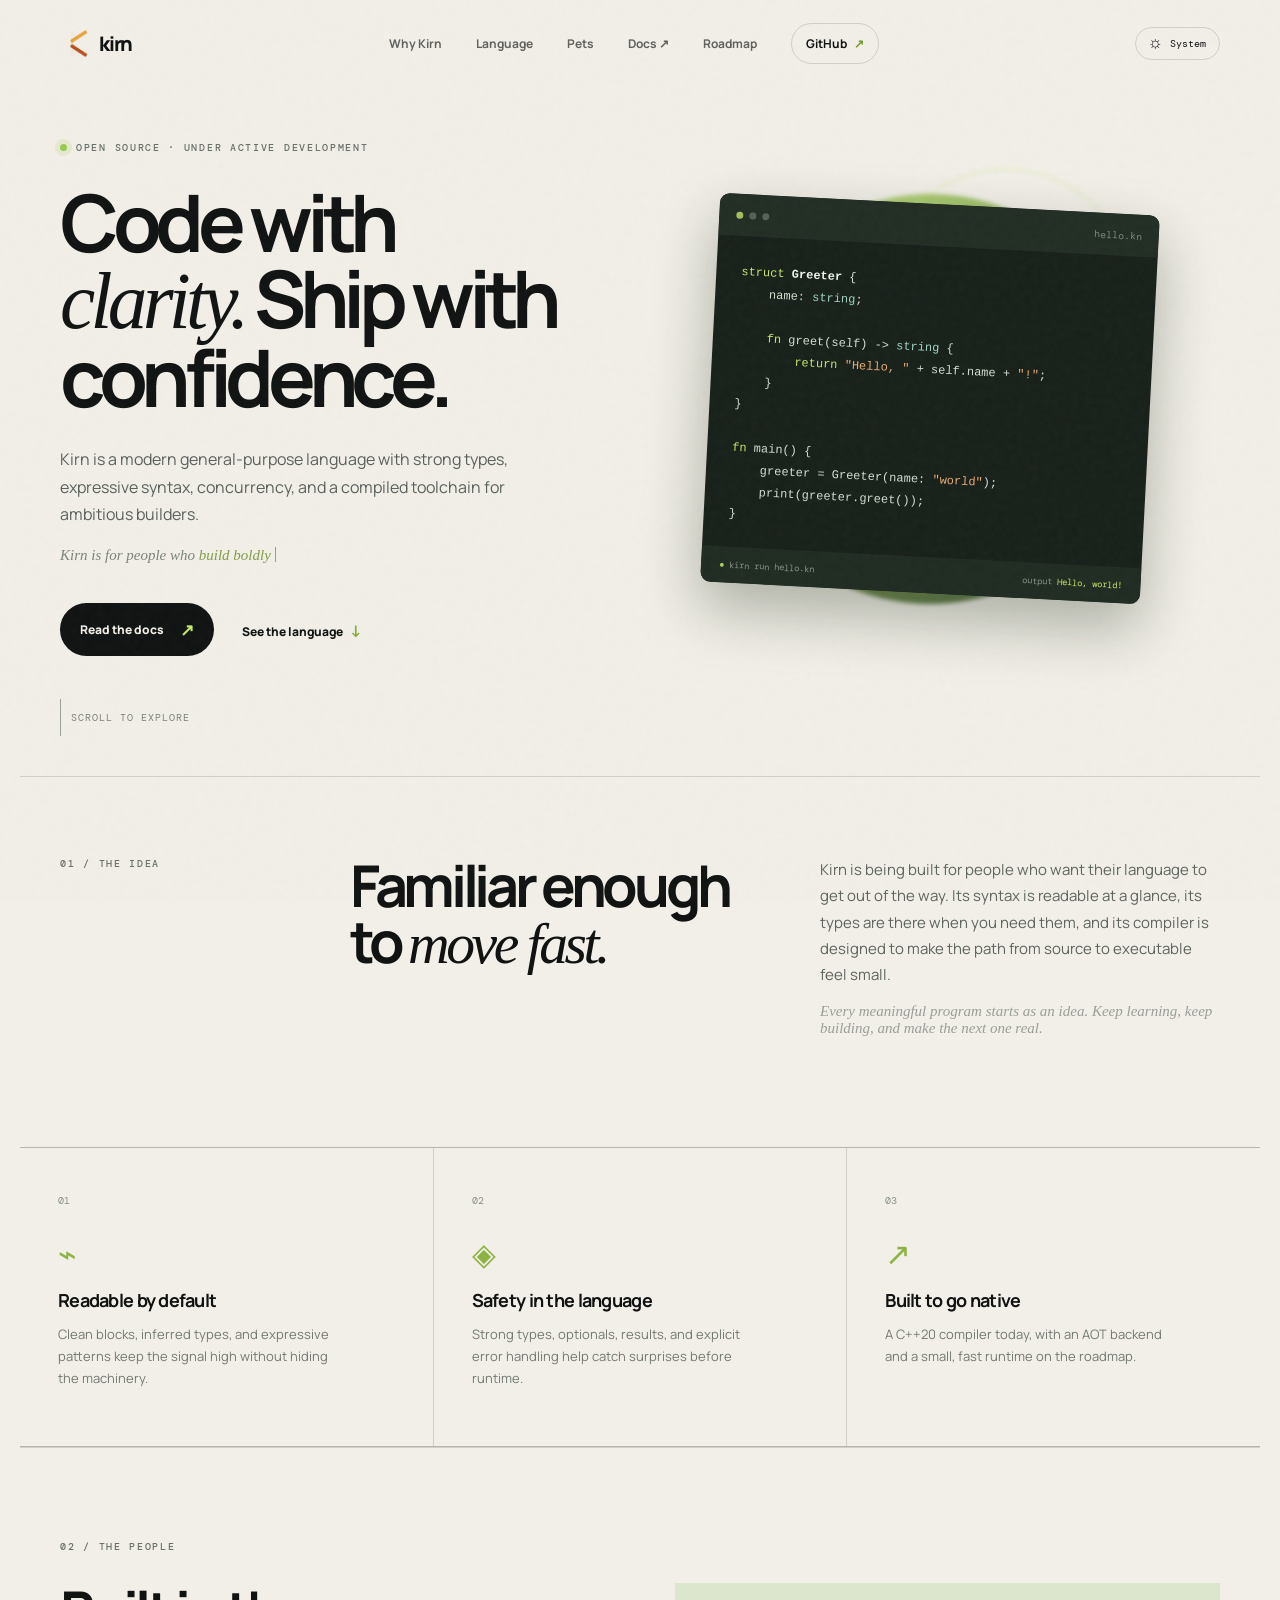
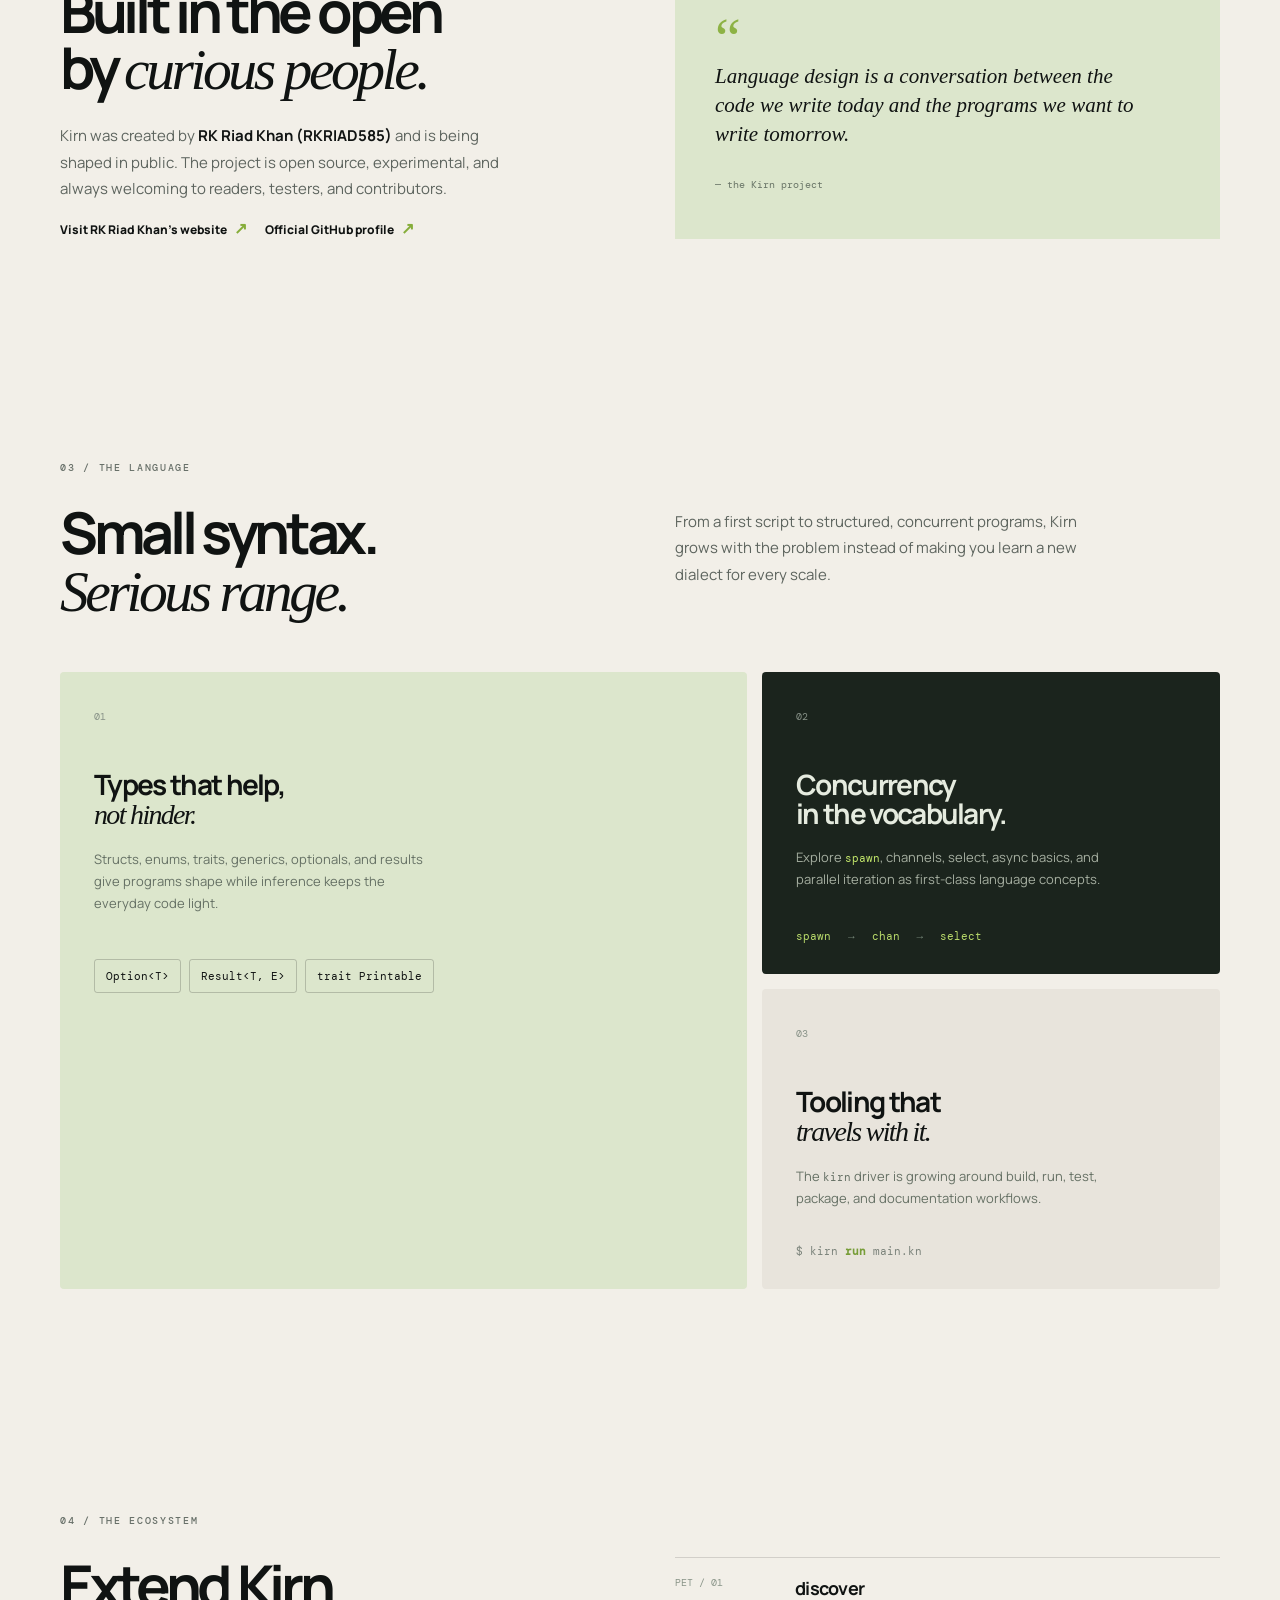
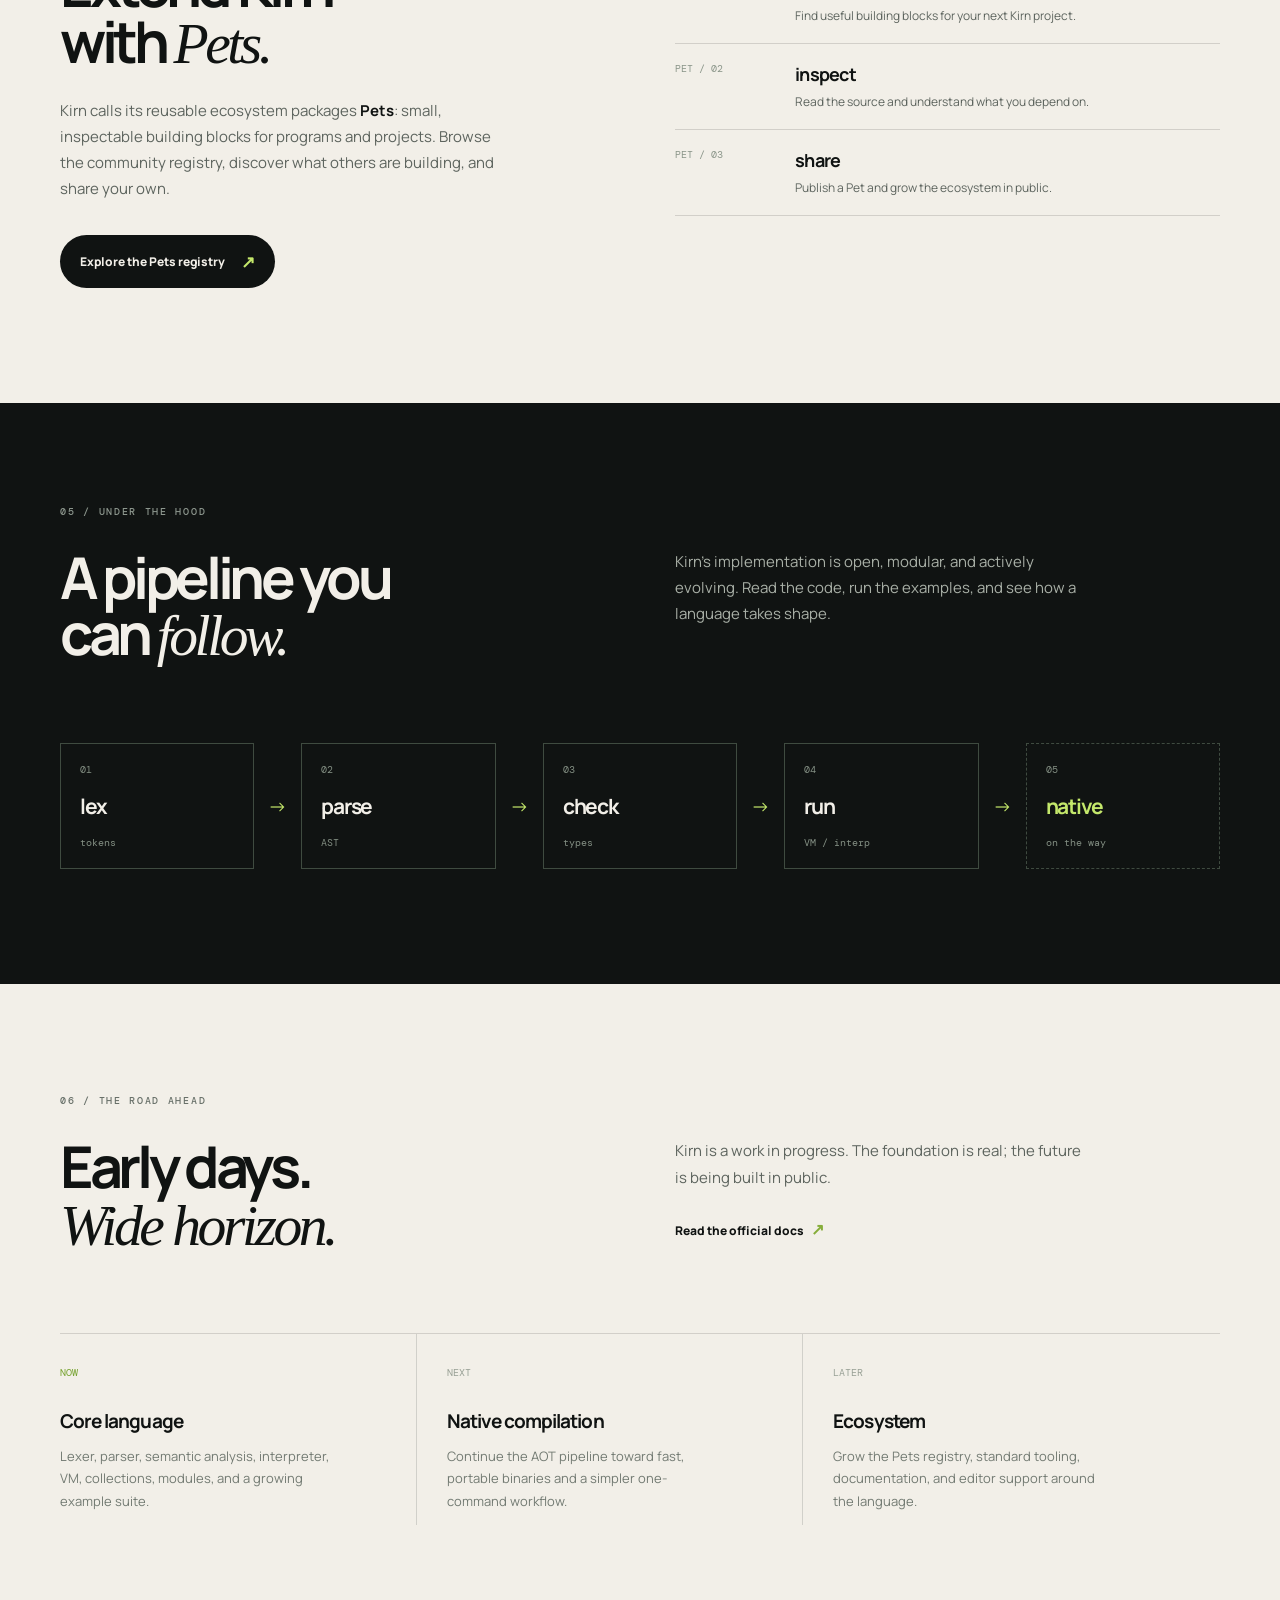
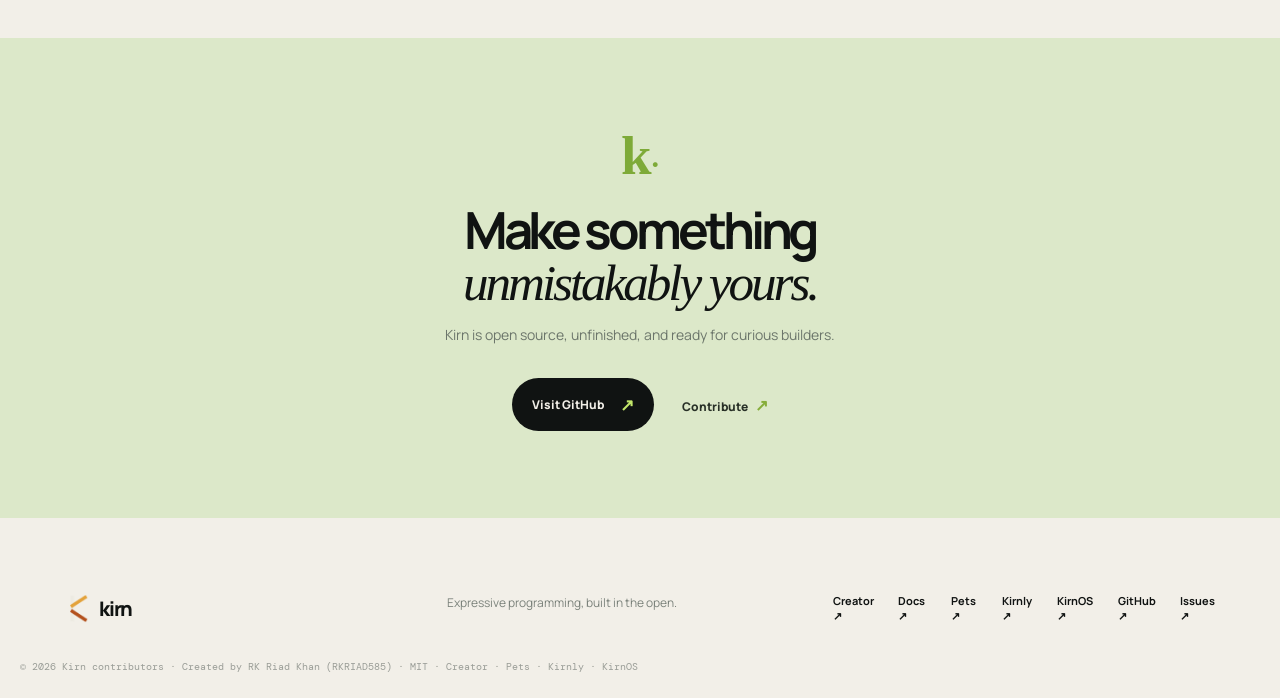
==== commit ecd8795d: "docs: add project docs and ecosystem links" ====
--- a/index.html
+++ b/index.html
@@ -36,4 +36,4 @@
 <section class="architecture"><div class="wrap"><div class="section-label">05 / under the hood</div><div class="architecture-head"><h2>A pipeline you<br>can <em>follow.</em></h2><p>Kirn’s implementation is open, modular, and actively evolving. Read the code, run the examples, and see how a language takes shape.</p></div><div class="pipeline"><div><small>01</small><strong>lex</strong><span>tokens</span></div><i>→</i><div><small>02</small><strong>parse</strong><span>AST</span></div><i>→</i><div><small>03</small><strong>check</strong><span>types</span></div><i>→</i><div><small>04</small><strong>run</strong><span>VM / interp</span></div><i>→</i><div class="planned"><small>05</small><strong>native</strong><span>on the way</span></div></div></div></section>
 <section class="roadmap wrap" id="roadmap"><div class="section-label">06 / the road ahead</div><div class="roadmap-head"><h2>Early days.<br><em>Wide horizon.</em></h2><div><p>Kirn is a work in progress. The foundation is real; the future is being built in public.</p><a class="text-link" href="https://rkriad585.github.io/kirn/" target="_blank" rel="noreferrer">Read the official docs <span>↗</span></a></div></div><div class="timeline"><div class="done"><span>now</span><h3>Core language</h3><p>Lexer, parser, semantic analysis, interpreter, VM, collections, modules, and a growing example suite.</p></div><div><span>next</span><h3>Native compilation</h3><p>Continue the AOT pipeline toward fast, portable binaries and a simpler one-command workflow.</p></div><div><span>later</span><h3>Ecosystem</h3><p>Grow the Pets registry, standard tooling, documentation, and editor support around the language.</p></div></div></section>
 <section class="cta wrap"><div class="cta-mark">k<span>·</span></div><h2>Make something<br><em>unmistakably yours.</em></h2><p>Kirn is open source, unfinished, and ready for curious builders.</p><div class="hero-actions"><a class="button button-primary" href="https://github.com/rkriad585/kirn" target="_blank" rel="noreferrer">Visit GitHub <span>↗</span></a><a class="text-link light-link" href="https://github.com/rkriad585/kirn/blob/main/CONTRIBUTING.md" target="_blank" rel="noreferrer">Contribute <span>↗</span></a></div></section>
-</main><footer class="footer wrap"><a class="brand" href="#top"><img src="kirn-logos/kirn-icon.png" alt=""><span>kirn</span></a><p>Expressive programming, built in the open.</p><div><a href="https://rkriad585.github.io/" target="_blank" rel="noreferrer">Creator ↗</a><a href="https://rkriad585.github.io/kirn/" target="_blank" rel="noreferrer">Docs ↗</a><a href="https://github.com/pets-registry/pets-registry.github.io" target="_blank" rel="noreferrer">Pets ↗</a><a href="https://github.com/rkriad585/kirn" target="_blank" rel="noreferrer">GitHub ↗</a><a href="https://github.com/rkriad585/kirn/issues" target="_blank" rel="noreferrer">Issues ↗</a></div><small>© 2026 Kirn contributors · Created by RK Riad Khan (RKRIAD585) · MIT / Apache-2.0</small></footer><script type="application/ld+json">{"@context":"https://schema.org","@type":"SoftwareSourceCode","name":"Kirn","description":"A modern, expressive general-purpose programming language with Python-inspired syntax, strong types, concurrency, and a compiled toolchain.","url":"https://kirn-lang.github.io/","codeRepository":"https://github.com/rkriad585/kirn","programmingLanguage":"C++","license":"https://opensource.org/licenses/MIT","author":{"@type":"Person","name":"RK Riad Khan","alternateName":"RKRIAD585","url":"https://rkriad585.github.io/","sameAs":["https://github.com/rkriad585"]},"isPartOf":{"@type":"WebSite","name":"Kirn","url":"https://kirn-lang.github.io/"}}</script><script src="script.js"></script></body></html>
+</main><footer class="footer wrap"><a class="brand" href="#top"><img src="kirn-logos/kirn-icon.png" alt=""><span>kirn</span></a><p>Expressive programming, built in the open.</p><div><a href="https://rkriad585.github.io/" target="_blank" rel="noreferrer">Creator ↗</a><a href="https://rkriad585.github.io/kirn/" target="_blank" rel="noreferrer">Docs ↗</a><a href="https://pets-registry.github.io/" target="_blank" rel="noreferrer">Pets ↗</a><a href="https://kirnly.github.io/" target="_blank" rel="noreferrer">Kirnly ↗</a><a href="https://kirnos-kernel.github.io/" target="_blank" rel="noreferrer">KirnOS ↗</a><a href="https://github.com/rkriad585/kirn" target="_blank" rel="noreferrer">GitHub ↗</a><a href="https://github.com/rkriad585/kirn/issues" target="_blank" rel="noreferrer">Issues ↗</a></div><small>© 2026 Kirn contributors · Created by RK Riad Khan (RKRIAD585) · MIT · <a href="https://rkriad585.github.io/" target="_blank" rel="noreferrer">Creator</a> · <a href="https://pets-registry.github.io/" target="_blank" rel="noreferrer">Pets</a> · <a href="https://kirnly.github.io/" target="_blank" rel="noreferrer">Kirnly</a> · <a href="https://kirnos-kernel.github.io/" target="_blank" rel="noreferrer">KirnOS</a></small></footer><script type="application/ld+json">{"@context":"https://schema.org","@type":"SoftwareSourceCode","name":"Kirn","description":"A modern, expressive general-purpose programming language with Python-inspired syntax, strong types, concurrency, and a compiled toolchain.","url":"https://kirn-lang.github.io/","codeRepository":"https://github.com/rkriad585/kirn","programmingLanguage":"C++","license":"https://opensource.org/licenses/MIT","author":{"@type":"Person","name":"RK Riad Khan","alternateName":"RKRIAD585","url":"https://rkriad585.github.io/","sameAs":["https://github.com/rkriad585"]},"isPartOf":{"@type":"WebSite","name":"Kirn","url":"https://kirn-lang.github.io/"}}</script><script src="script.js"></script></body></html>
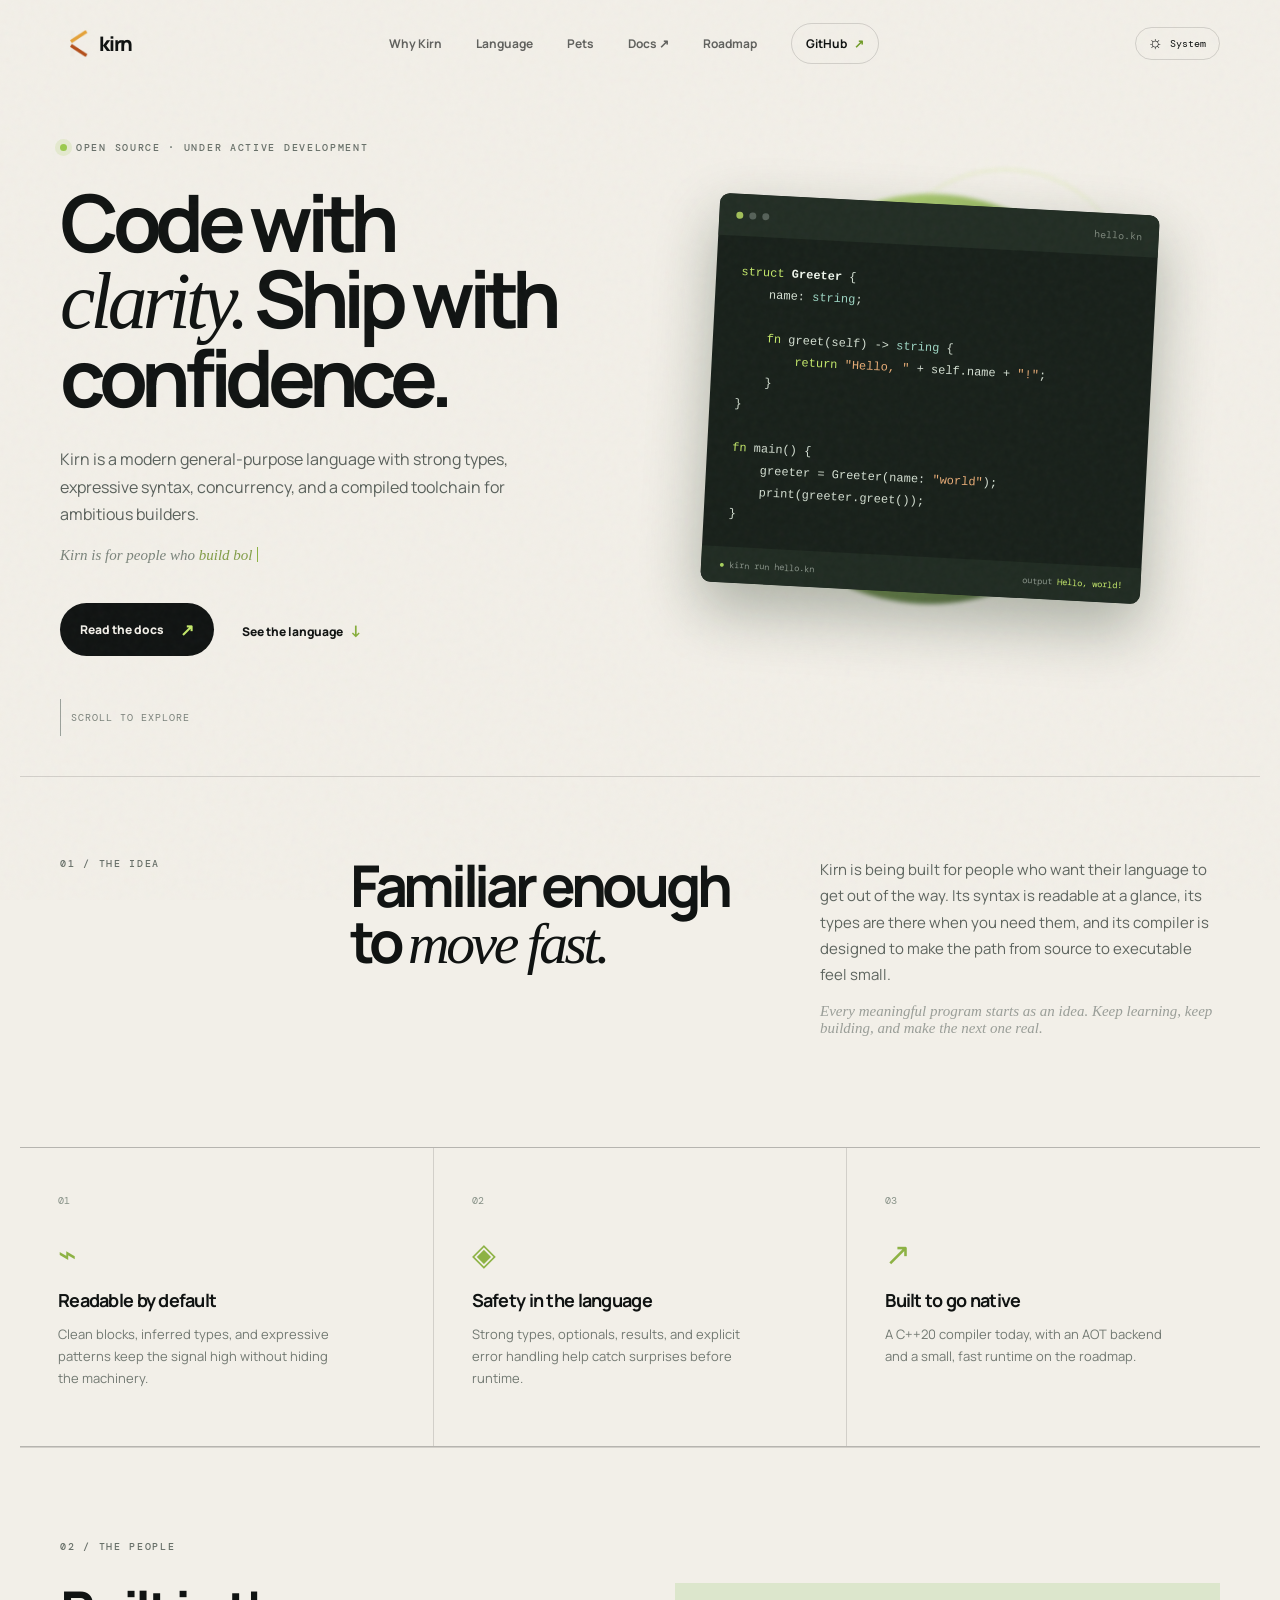
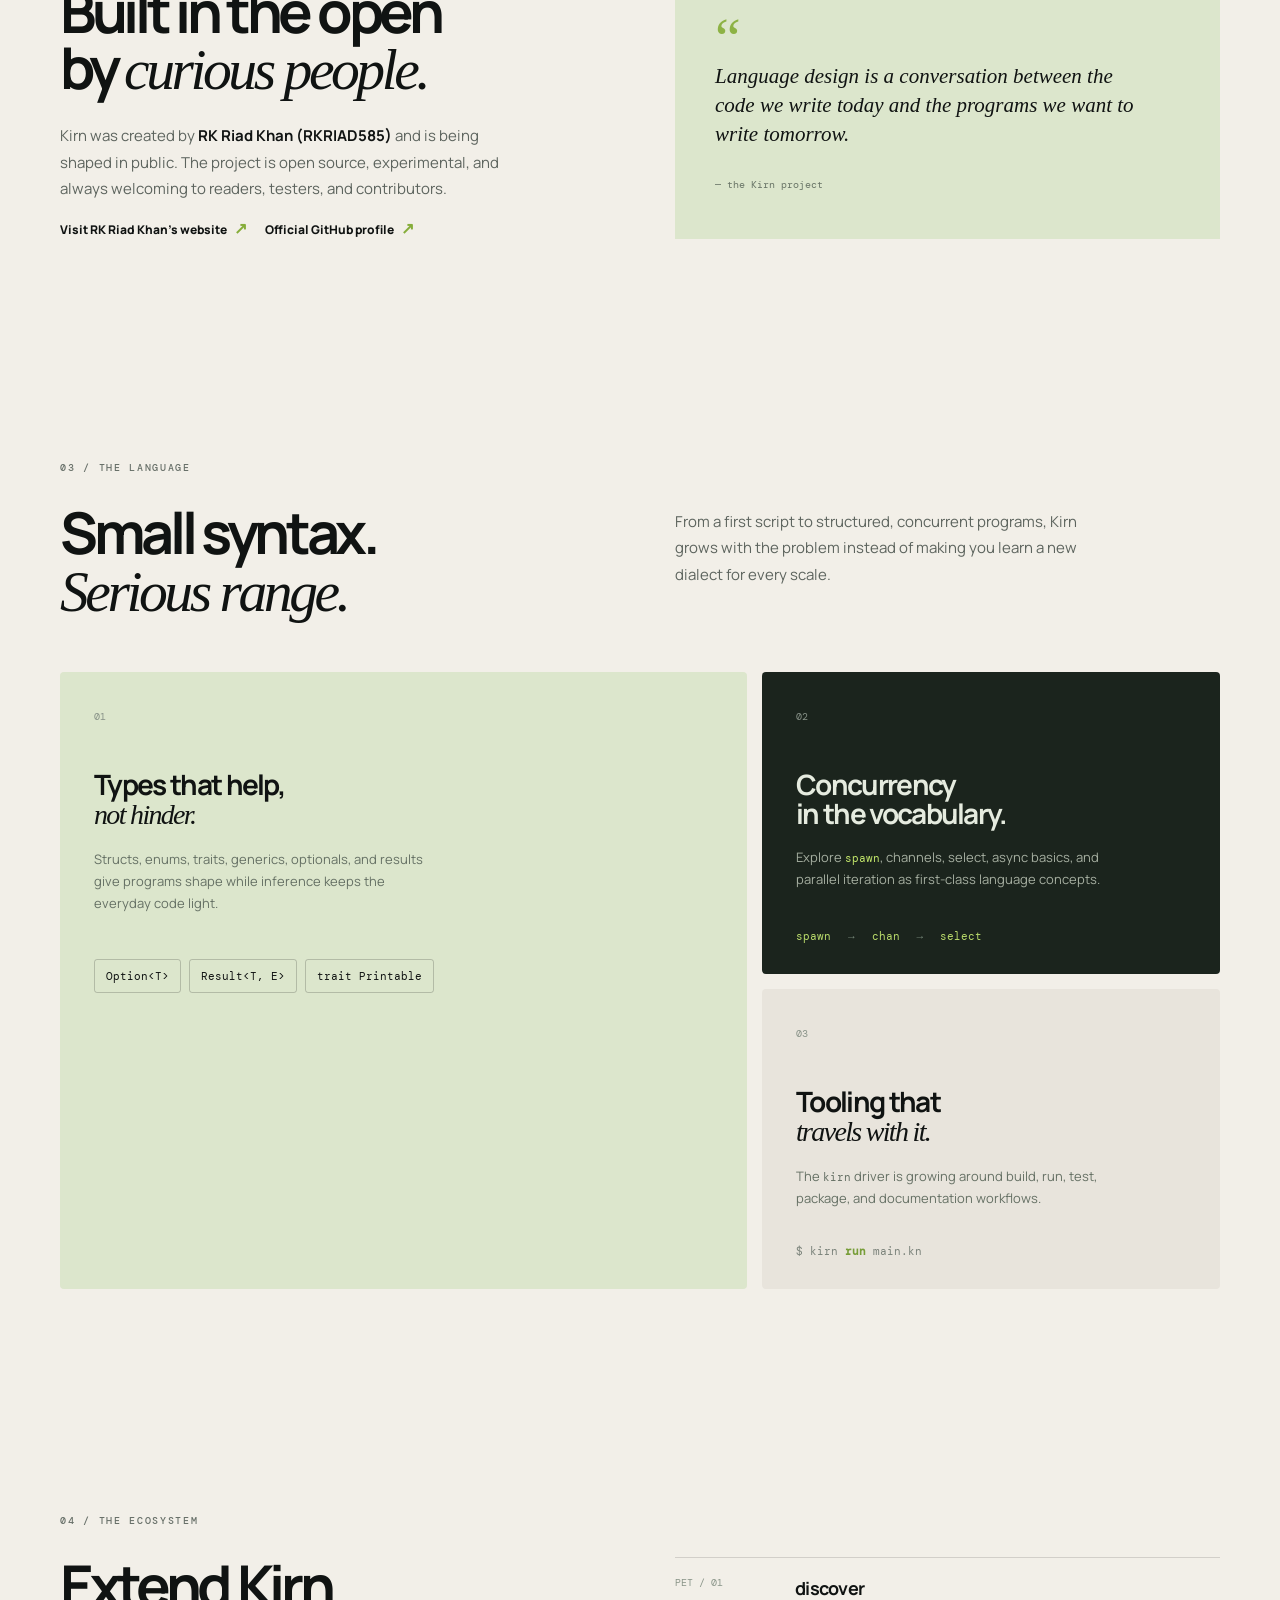
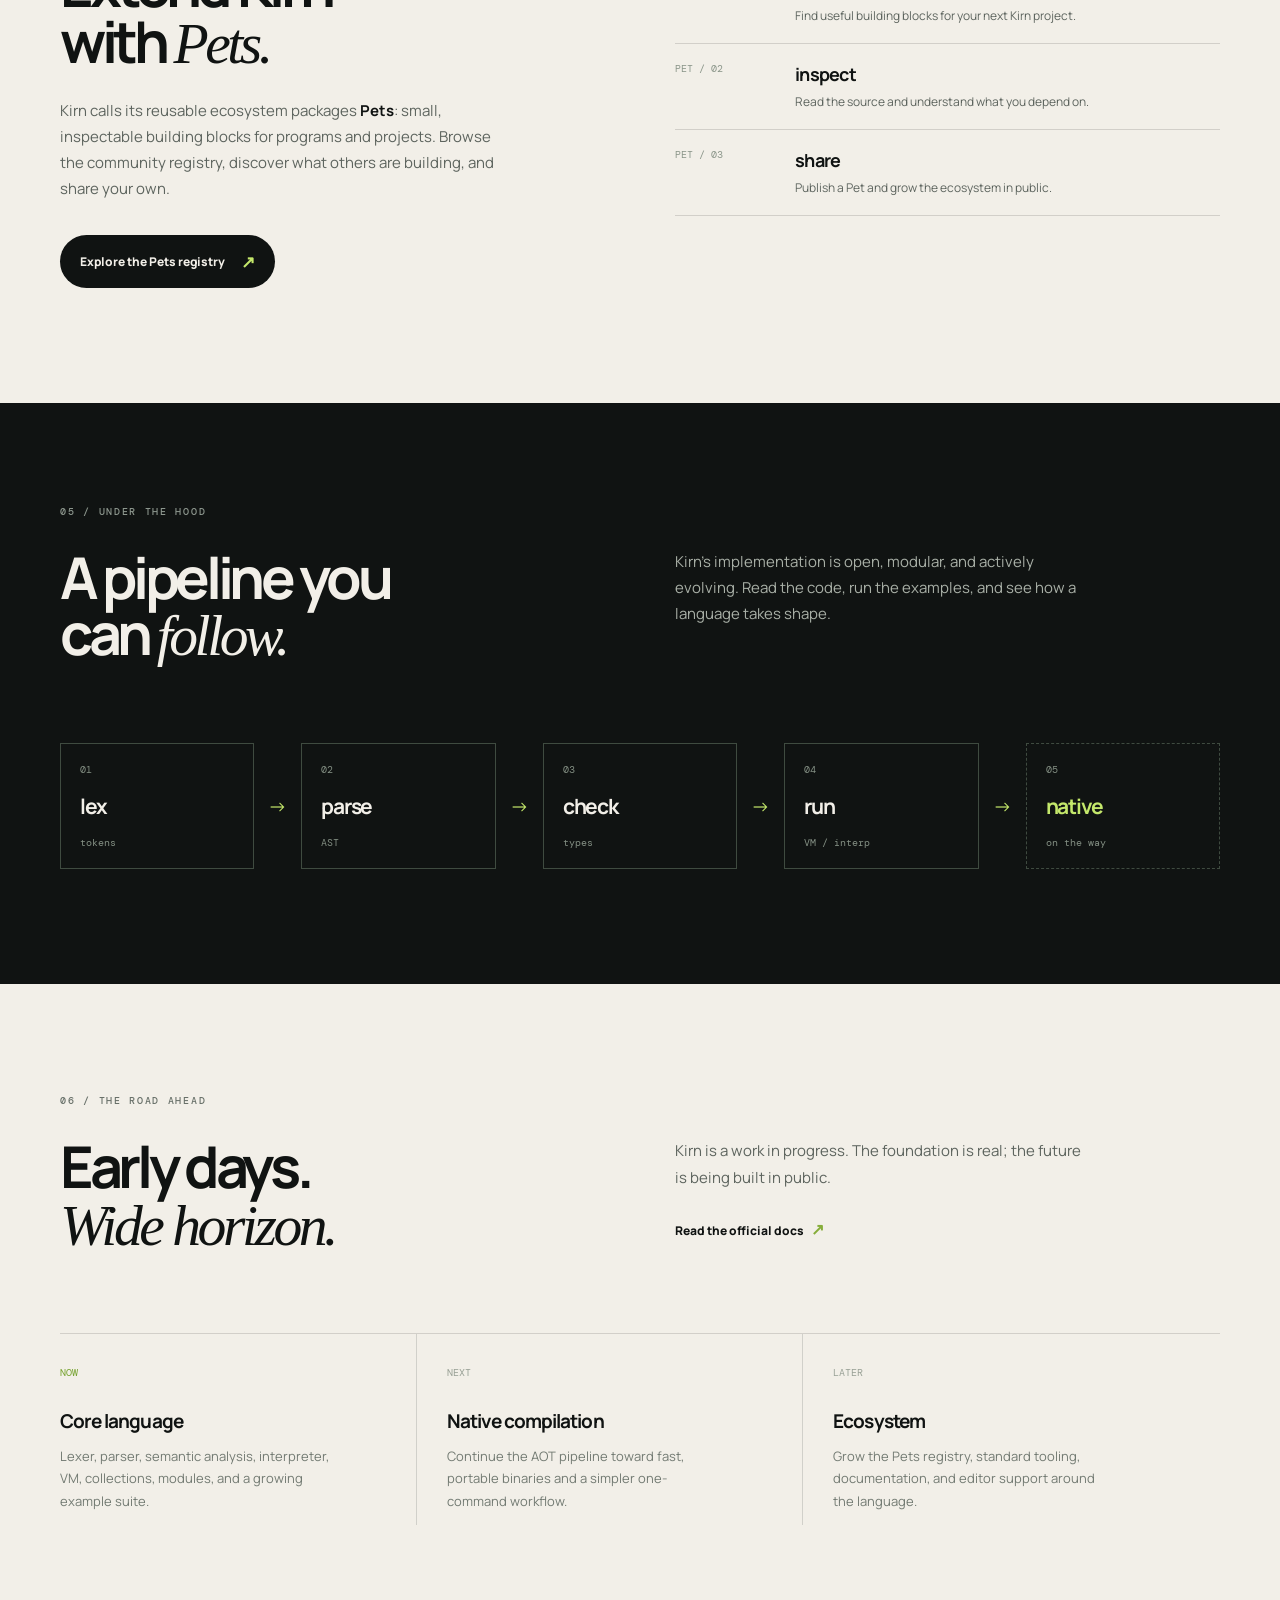
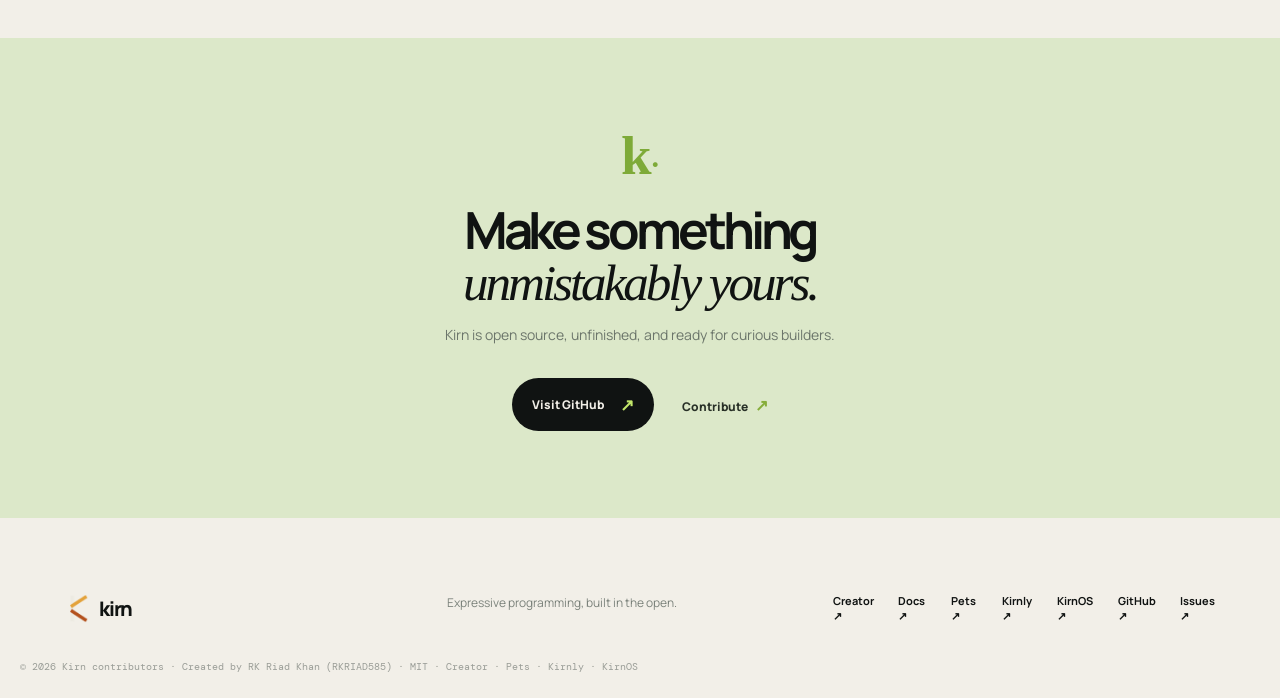
==== commit 553cd8d4: "fix: link Pets button and 404 ecosystem navigation" ====
--- a/index.html
+++ b/index.html
@@ -32,7 +32,7 @@
 <section class="pillars wrap"><article><span class="number">01</span><div class="pillar-icon">⌁</div><h3>Readable by default</h3><p>Clean blocks, inferred types, and expressive patterns keep the signal high without hiding the machinery.</p></article><article><span class="number">02</span><div class="pillar-icon">◈</div><h3>Safety in the language</h3><p>Strong types, optionals, results, and explicit error handling help catch surprises before runtime.</p></article><article><span class="number">03</span><div class="pillar-icon">↗</div><h3>Built to go native</h3><p>A C++20 compiler today, with an AOT backend and a small, fast runtime on the roadmap.</p></article></section>
 <section class="about wrap"><div class="section-label">02 / the people</div><div class="about-grid"><div><h2>Built in the open<br>by <em>curious people.</em></h2><p>Kirn was created by <strong>RK Riad Khan (RKRIAD585)</strong> and is being shaped in public. The project is open source, experimental, and always welcoming to readers, testers, and contributors.</p><div class="about-links"><a class="text-link" href="https://rkriad585.github.io/" target="_blank" rel="noreferrer">Visit RK Riad Khan’s website <span>↗</span></a><a class="text-link" href="https://github.com/rkriad585" target="_blank" rel="noreferrer">Official GitHub profile <span>↗</span></a></div></div><div class="about-note"><span class="quote-mark">“</span><p>Language design is a conversation between the code we write today and the programs we want to write tomorrow.</p><small>— the Kirn project</small></div></div></section>
 <section class="language wrap" id="language"><div class="section-label">03 / the language</div><div class="language-head"><h2>Small syntax.<br><em>Serious range.</em></h2><p>From a first script to structured, concurrent programs, Kirn grows with the problem instead of making you learn a new dialect for every scale.</p></div><div class="feature-grid"><div class="feature feature-wide"><span>01</span><h3>Types that help,<br><em>not hinder.</em></h3><p>Structs, enums, traits, generics, optionals, and results give programs shape while inference keeps the everyday code light.</p><div class="type-row"><code>Option&lt;T&gt;</code><code>Result&lt;T, E&gt;</code><code>trait Printable</code></div></div><div class="feature dark-feature"><span>02</span><h3>Concurrency<br>in the vocabulary.</h3><p>Explore <code>spawn</code>, channels, select, async basics, and parallel iteration as first-class language concepts.</p><div class="signal">spawn <i>→</i> chan <i>→</i> select</div></div><div class="feature"><span>03</span><h3>Tooling that<br><em>travels with it.</em></h3><p>The <code>kirn</code> driver is growing around build, run, test, package, and documentation workflows.</p><div class="command">$ kirn <b>run</b> main.kn</div></div></div></section>
-<section class="pets wrap" id="pets"><div class="section-label">04 / the ecosystem</div><div class="pets-grid"><div><h2>Extend Kirn<br>with <em>Pets.</em></h2><p>Kirn calls its reusable ecosystem packages <strong>Pets</strong>: small, inspectable building blocks for programs and projects. Browse the community registry, discover what others are building, and share your own.</p><a class="button button-primary" href="https://github.com/pets-registry/pets-registry.github.io" target="_blank" rel="noreferrer">Explore the Pets registry <span>↗</span></a></div><div class="pet-list"><div><span>pet / 01</span><strong>discover</strong><p>Find useful building blocks for your next Kirn project.</p></div><div><span>pet / 02</span><strong>inspect</strong><p>Read the source and understand what you depend on.</p></div><div><span>pet / 03</span><strong>share</strong><p>Publish a Pet and grow the ecosystem in public.</p></div></div></div></section>
+<section class="pets wrap" id="pets"><div class="section-label">04 / the ecosystem</div><div class="pets-grid"><div><h2>Extend Kirn<br>with <em>Pets.</em></h2><p>Kirn calls its reusable ecosystem packages <strong>Pets</strong>: small, inspectable building blocks for programs and projects. Browse the community registry, discover what others are building, and share your own.</p><a class="button button-primary" href="https://pets-registry.github.io/" target="_blank" rel="noreferrer">Explore the Pets registry <span>↗</span></a></div><div class="pet-list"><div><span>pet / 01</span><strong>discover</strong><p>Find useful building blocks for your next Kirn project.</p></div><div><span>pet / 02</span><strong>inspect</strong><p>Read the source and understand what you depend on.</p></div><div><span>pet / 03</span><strong>share</strong><p>Publish a Pet and grow the ecosystem in public.</p></div></div></div></section>
 <section class="architecture"><div class="wrap"><div class="section-label">05 / under the hood</div><div class="architecture-head"><h2>A pipeline you<br>can <em>follow.</em></h2><p>Kirn’s implementation is open, modular, and actively evolving. Read the code, run the examples, and see how a language takes shape.</p></div><div class="pipeline"><div><small>01</small><strong>lex</strong><span>tokens</span></div><i>→</i><div><small>02</small><strong>parse</strong><span>AST</span></div><i>→</i><div><small>03</small><strong>check</strong><span>types</span></div><i>→</i><div><small>04</small><strong>run</strong><span>VM / interp</span></div><i>→</i><div class="planned"><small>05</small><strong>native</strong><span>on the way</span></div></div></div></section>
 <section class="roadmap wrap" id="roadmap"><div class="section-label">06 / the road ahead</div><div class="roadmap-head"><h2>Early days.<br><em>Wide horizon.</em></h2><div><p>Kirn is a work in progress. The foundation is real; the future is being built in public.</p><a class="text-link" href="https://rkriad585.github.io/kirn/" target="_blank" rel="noreferrer">Read the official docs <span>↗</span></a></div></div><div class="timeline"><div class="done"><span>now</span><h3>Core language</h3><p>Lexer, parser, semantic analysis, interpreter, VM, collections, modules, and a growing example suite.</p></div><div><span>next</span><h3>Native compilation</h3><p>Continue the AOT pipeline toward fast, portable binaries and a simpler one-command workflow.</p></div><div><span>later</span><h3>Ecosystem</h3><p>Grow the Pets registry, standard tooling, documentation, and editor support around the language.</p></div></div></section>
 <section class="cta wrap"><div class="cta-mark">k<span>·</span></div><h2>Make something<br><em>unmistakably yours.</em></h2><p>Kirn is open source, unfinished, and ready for curious builders.</p><div class="hero-actions"><a class="button button-primary" href="https://github.com/rkriad585/kirn" target="_blank" rel="noreferrer">Visit GitHub <span>↗</span></a><a class="text-link light-link" href="https://github.com/rkriad585/kirn/blob/main/CONTRIBUTING.md" target="_blank" rel="noreferrer">Contribute <span>↗</span></a></div></section>
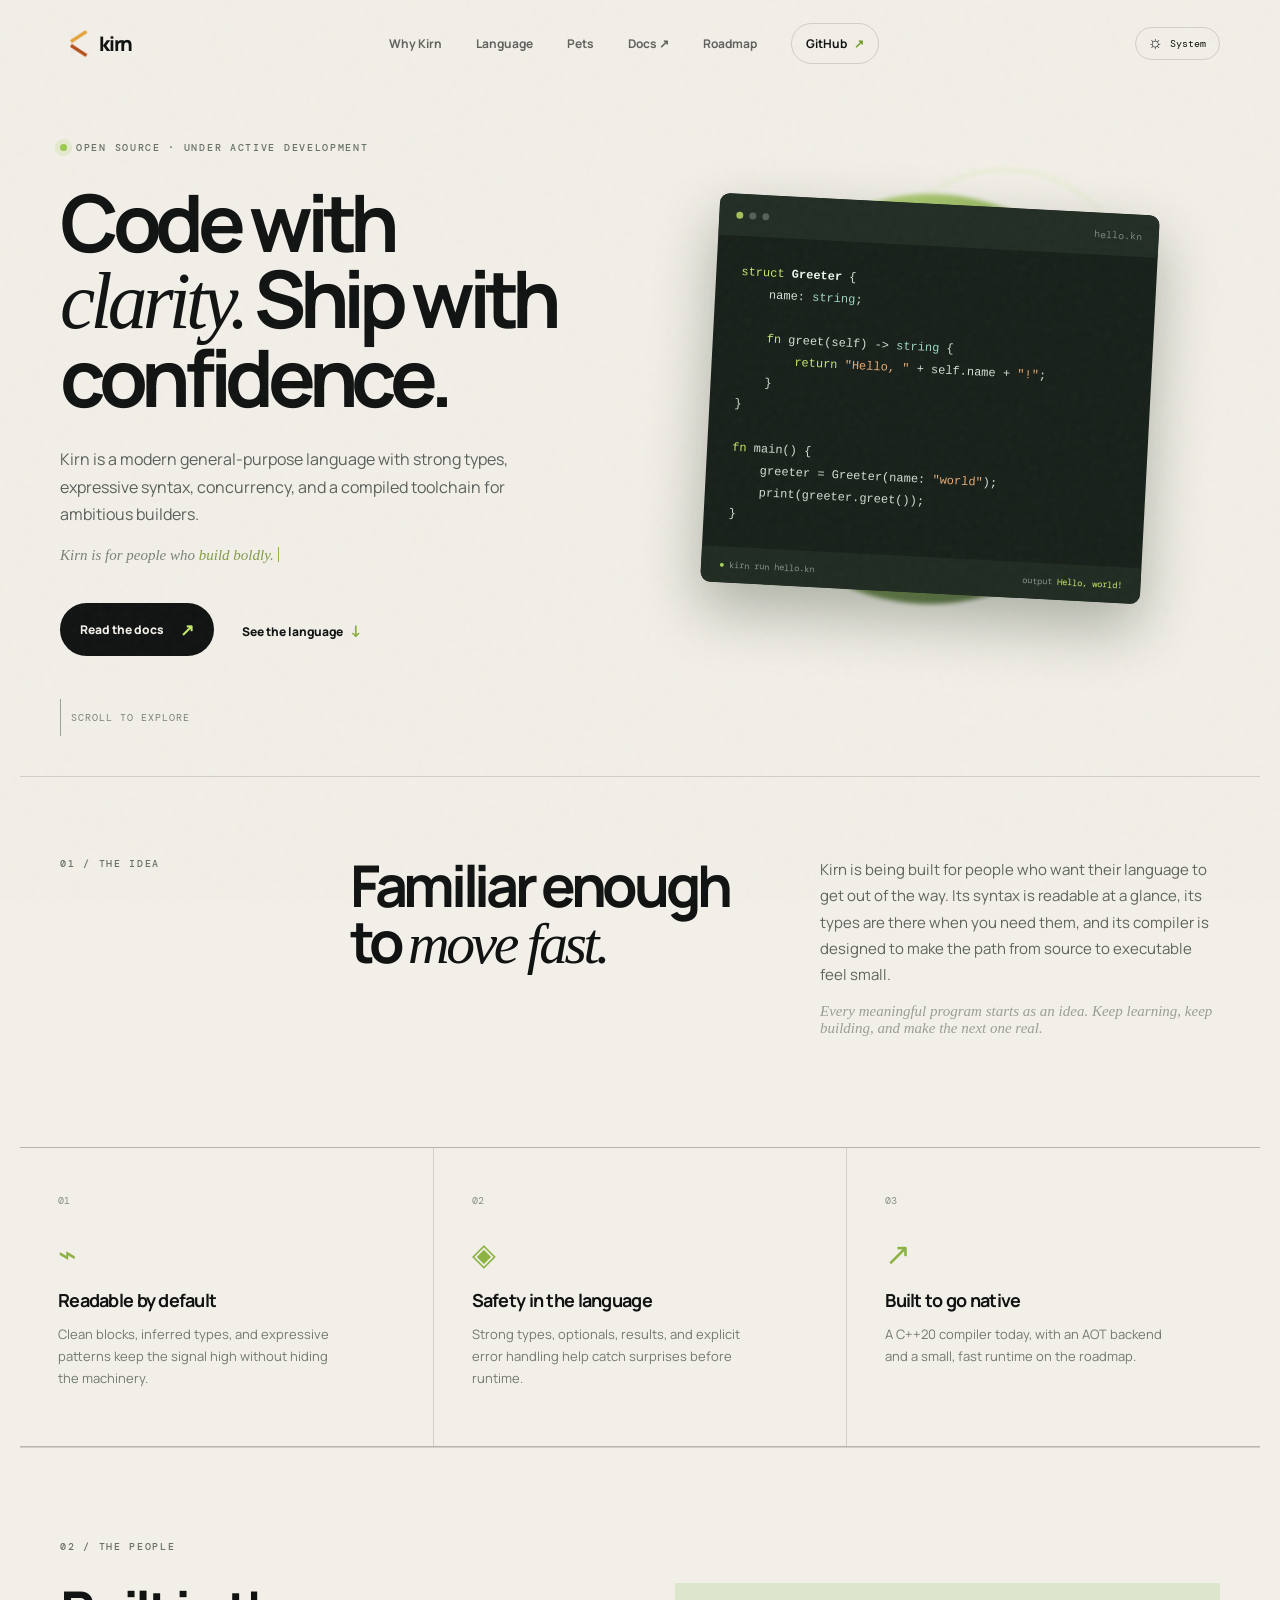
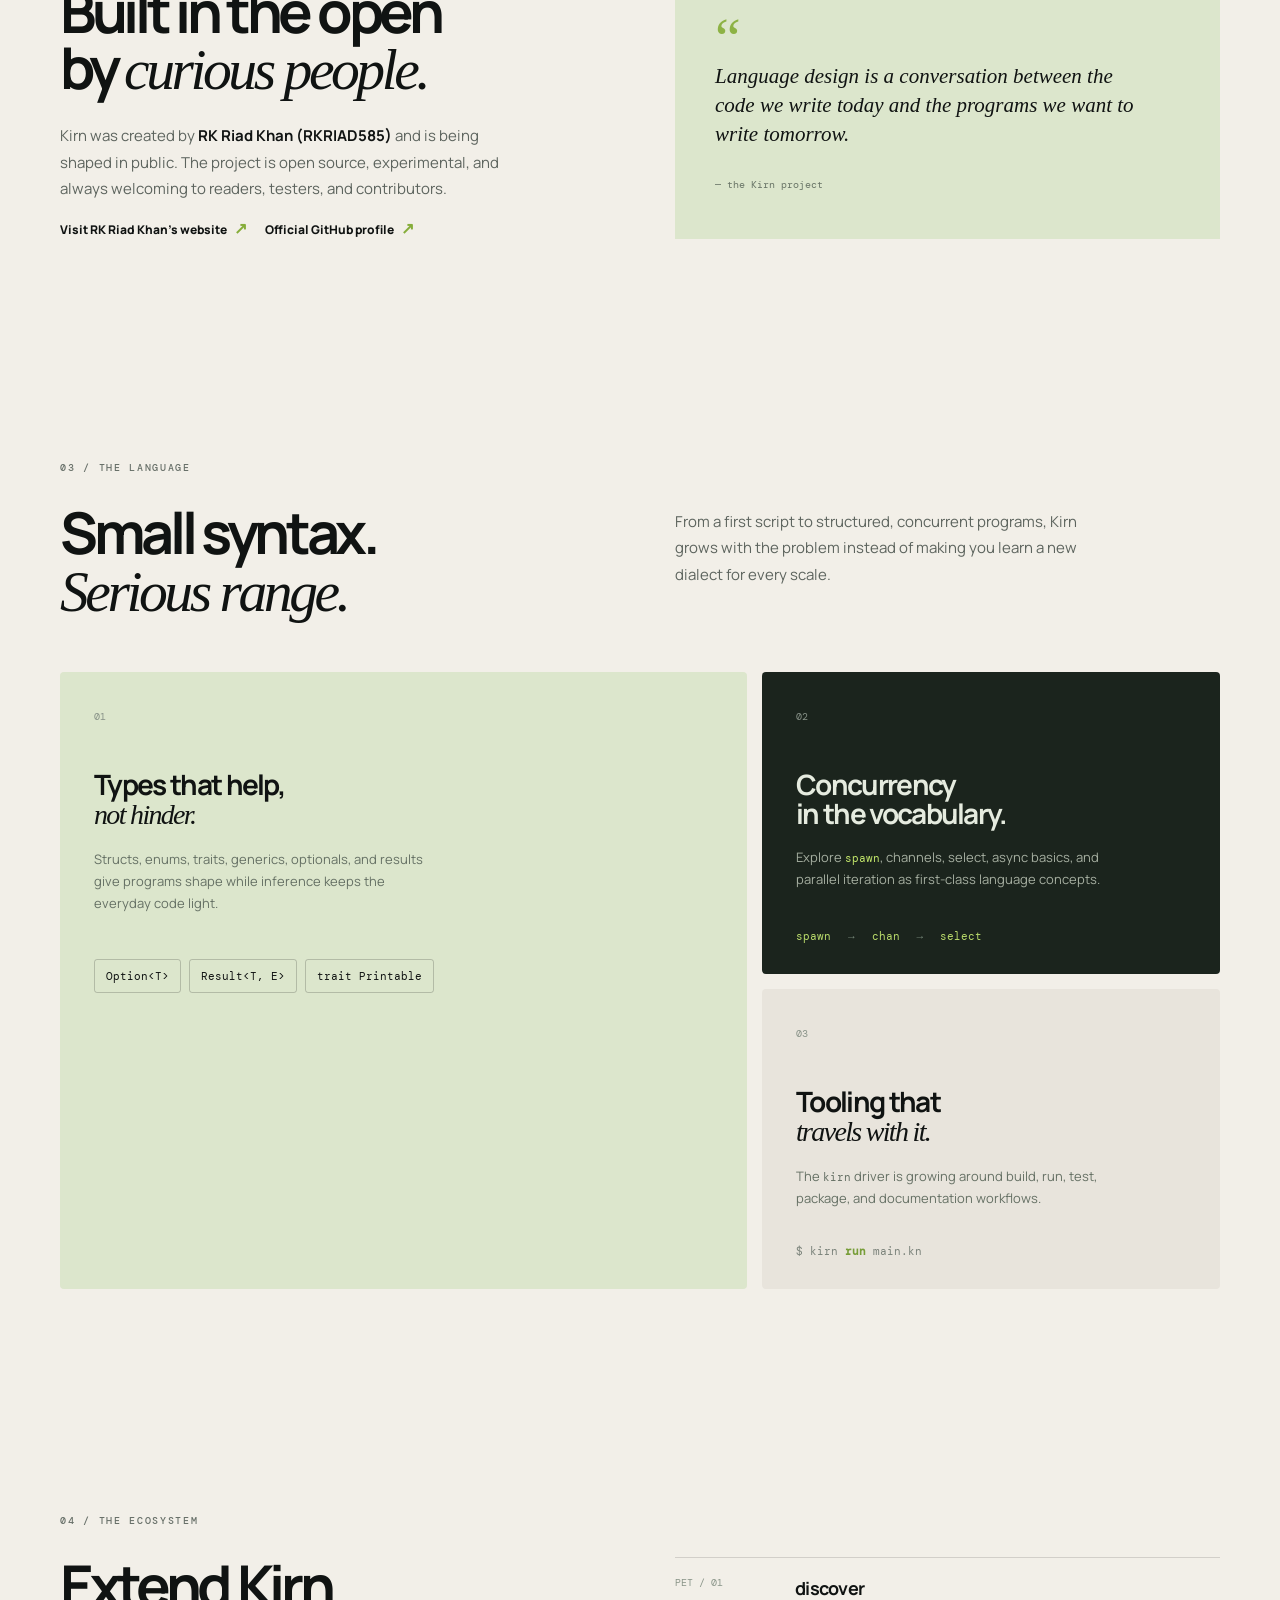
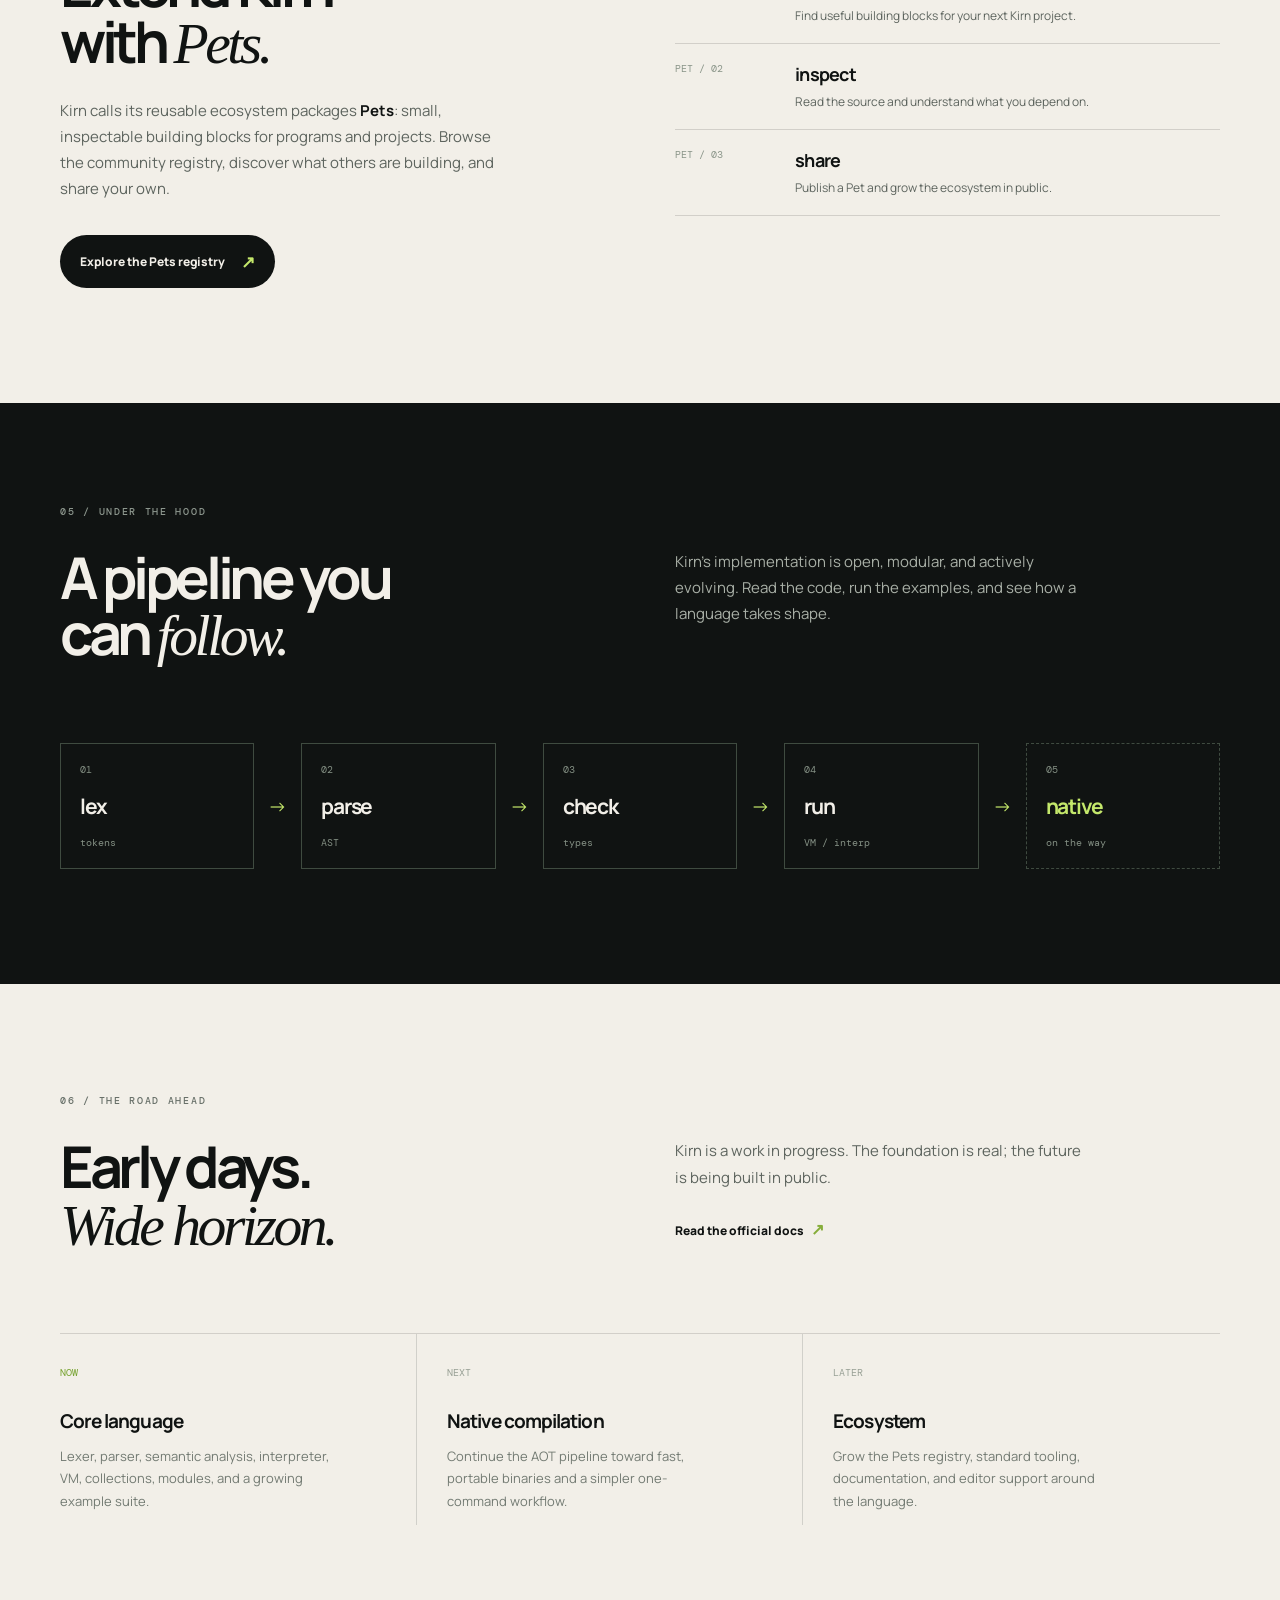
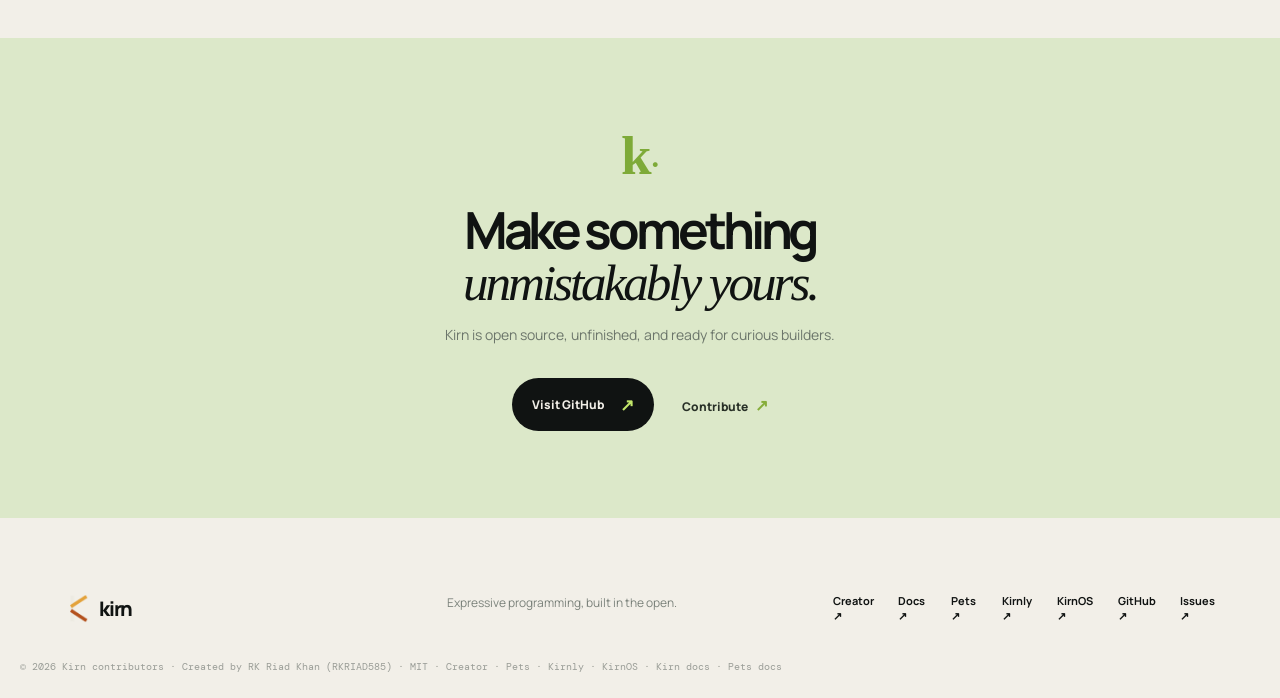
==== commit b6d190a7: "docs: standardize README and ecosystem links" ====
--- a/index.html
+++ b/index.html
@@ -36,4 +36,4 @@
 <section class="architecture"><div class="wrap"><div class="section-label">05 / under the hood</div><div class="architecture-head"><h2>A pipeline you<br>can <em>follow.</em></h2><p>Kirn’s implementation is open, modular, and actively evolving. Read the code, run the examples, and see how a language takes shape.</p></div><div class="pipeline"><div><small>01</small><strong>lex</strong><span>tokens</span></div><i>→</i><div><small>02</small><strong>parse</strong><span>AST</span></div><i>→</i><div><small>03</small><strong>check</strong><span>types</span></div><i>→</i><div><small>04</small><strong>run</strong><span>VM / interp</span></div><i>→</i><div class="planned"><small>05</small><strong>native</strong><span>on the way</span></div></div></div></section>
 <section class="roadmap wrap" id="roadmap"><div class="section-label">06 / the road ahead</div><div class="roadmap-head"><h2>Early days.<br><em>Wide horizon.</em></h2><div><p>Kirn is a work in progress. The foundation is real; the future is being built in public.</p><a class="text-link" href="https://rkriad585.github.io/kirn/" target="_blank" rel="noreferrer">Read the official docs <span>↗</span></a></div></div><div class="timeline"><div class="done"><span>now</span><h3>Core language</h3><p>Lexer, parser, semantic analysis, interpreter, VM, collections, modules, and a growing example suite.</p></div><div><span>next</span><h3>Native compilation</h3><p>Continue the AOT pipeline toward fast, portable binaries and a simpler one-command workflow.</p></div><div><span>later</span><h3>Ecosystem</h3><p>Grow the Pets registry, standard tooling, documentation, and editor support around the language.</p></div></div></section>
 <section class="cta wrap"><div class="cta-mark">k<span>·</span></div><h2>Make something<br><em>unmistakably yours.</em></h2><p>Kirn is open source, unfinished, and ready for curious builders.</p><div class="hero-actions"><a class="button button-primary" href="https://github.com/rkriad585/kirn" target="_blank" rel="noreferrer">Visit GitHub <span>↗</span></a><a class="text-link light-link" href="https://github.com/rkriad585/kirn/blob/main/CONTRIBUTING.md" target="_blank" rel="noreferrer">Contribute <span>↗</span></a></div></section>
-</main><footer class="footer wrap"><a class="brand" href="#top"><img src="kirn-logos/kirn-icon.png" alt=""><span>kirn</span></a><p>Expressive programming, built in the open.</p><div><a href="https://rkriad585.github.io/" target="_blank" rel="noreferrer">Creator ↗</a><a href="https://rkriad585.github.io/kirn/" target="_blank" rel="noreferrer">Docs ↗</a><a href="https://pets-registry.github.io/" target="_blank" rel="noreferrer">Pets ↗</a><a href="https://kirnly.github.io/" target="_blank" rel="noreferrer">Kirnly ↗</a><a href="https://kirnos-kernel.github.io/" target="_blank" rel="noreferrer">KirnOS ↗</a><a href="https://github.com/rkriad585/kirn" target="_blank" rel="noreferrer">GitHub ↗</a><a href="https://github.com/rkriad585/kirn/issues" target="_blank" rel="noreferrer">Issues ↗</a></div><small>© 2026 Kirn contributors · Created by RK Riad Khan (RKRIAD585) · MIT · <a href="https://rkriad585.github.io/" target="_blank" rel="noreferrer">Creator</a> · <a href="https://pets-registry.github.io/" target="_blank" rel="noreferrer">Pets</a> · <a href="https://kirnly.github.io/" target="_blank" rel="noreferrer">Kirnly</a> · <a href="https://kirnos-kernel.github.io/" target="_blank" rel="noreferrer">KirnOS</a></small></footer><script type="application/ld+json">{"@context":"https://schema.org","@type":"SoftwareSourceCode","name":"Kirn","description":"A modern, expressive general-purpose programming language with Python-inspired syntax, strong types, concurrency, and a compiled toolchain.","url":"https://kirn-lang.github.io/","codeRepository":"https://github.com/rkriad585/kirn","programmingLanguage":"C++","license":"https://opensource.org/licenses/MIT","author":{"@type":"Person","name":"RK Riad Khan","alternateName":"RKRIAD585","url":"https://rkriad585.github.io/","sameAs":["https://github.com/rkriad585"]},"isPartOf":{"@type":"WebSite","name":"Kirn","url":"https://kirn-lang.github.io/"}}</script><script src="script.js"></script></body></html>
+</main><footer class="footer wrap"><a class="brand" href="#top"><img src="kirn-logos/kirn-icon.png" alt=""><span>kirn</span></a><p>Expressive programming, built in the open.</p><div><a href="https://rkriad585.github.io/" target="_blank" rel="noreferrer">Creator ↗</a><a href="https://rkriad585.github.io/kirn/" target="_blank" rel="noreferrer">Docs ↗</a><a href="https://pets-registry.github.io/" target="_blank" rel="noreferrer">Pets ↗</a><a href="https://kirnly.github.io/" target="_blank" rel="noreferrer">Kirnly ↗</a><a href="https://kirnos-kernel.github.io/" target="_blank" rel="noreferrer">KirnOS ↗</a><a href="https://github.com/rkriad585/kirn" target="_blank" rel="noreferrer">GitHub ↗</a><a href="https://github.com/rkriad585/kirn/issues" target="_blank" rel="noreferrer">Issues ↗</a></div><small>© 2026 Kirn contributors · Created by RK Riad Khan (RKRIAD585) · MIT · <a href="https://rkriad585.github.io/" target="_blank" rel="noreferrer">Creator</a> · <a href="https://pets-registry.github.io/" target="_blank" rel="noreferrer">Pets</a> · <a href="https://kirnly.github.io/" target="_blank" rel="noreferrer">Kirnly</a> · <a href="https://kirnos-kernel.github.io/" target="_blank" rel="noreferrer">KirnOS</a> · <a href="https://rkriad585.github.io/kirn/" target="_blank" rel="noreferrer">Kirn docs</a> · <a href="https://pets-registry.github.io/pets" target="_blank" rel="noreferrer">Pets docs</a></small></footer><script type="application/ld+json">{"@context":"https://schema.org","@type":"SoftwareSourceCode","name":"Kirn","description":"A modern, expressive general-purpose programming language with Python-inspired syntax, strong types, concurrency, and a compiled toolchain.","url":"https://kirn-lang.github.io/","codeRepository":"https://github.com/rkriad585/kirn","programmingLanguage":"C++","license":"https://opensource.org/licenses/MIT","author":{"@type":"Person","name":"RK Riad Khan","alternateName":"RKRIAD585","url":"https://rkriad585.github.io/","sameAs":["https://github.com/rkriad585"]},"isPartOf":{"@type":"WebSite","name":"Kirn","url":"https://kirn-lang.github.io/"}}</script><script src="script.js"></script></body></html>
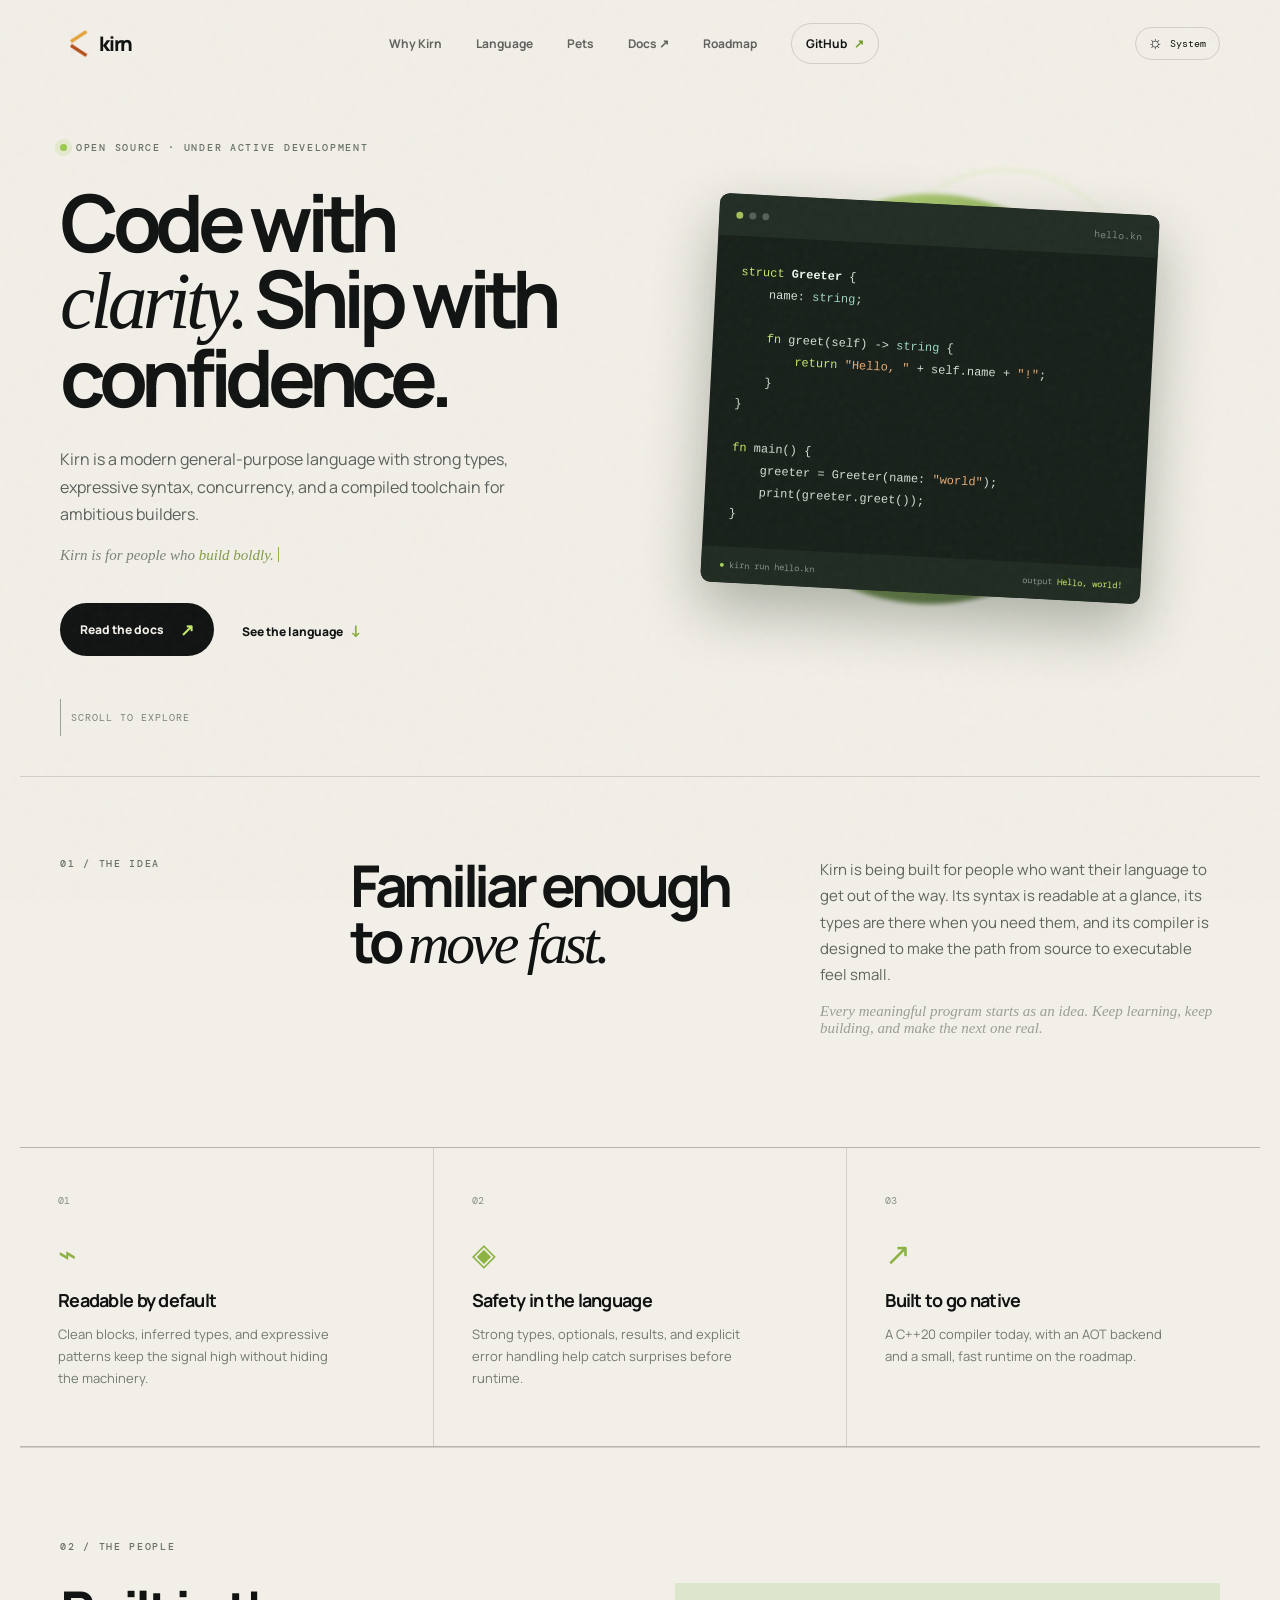
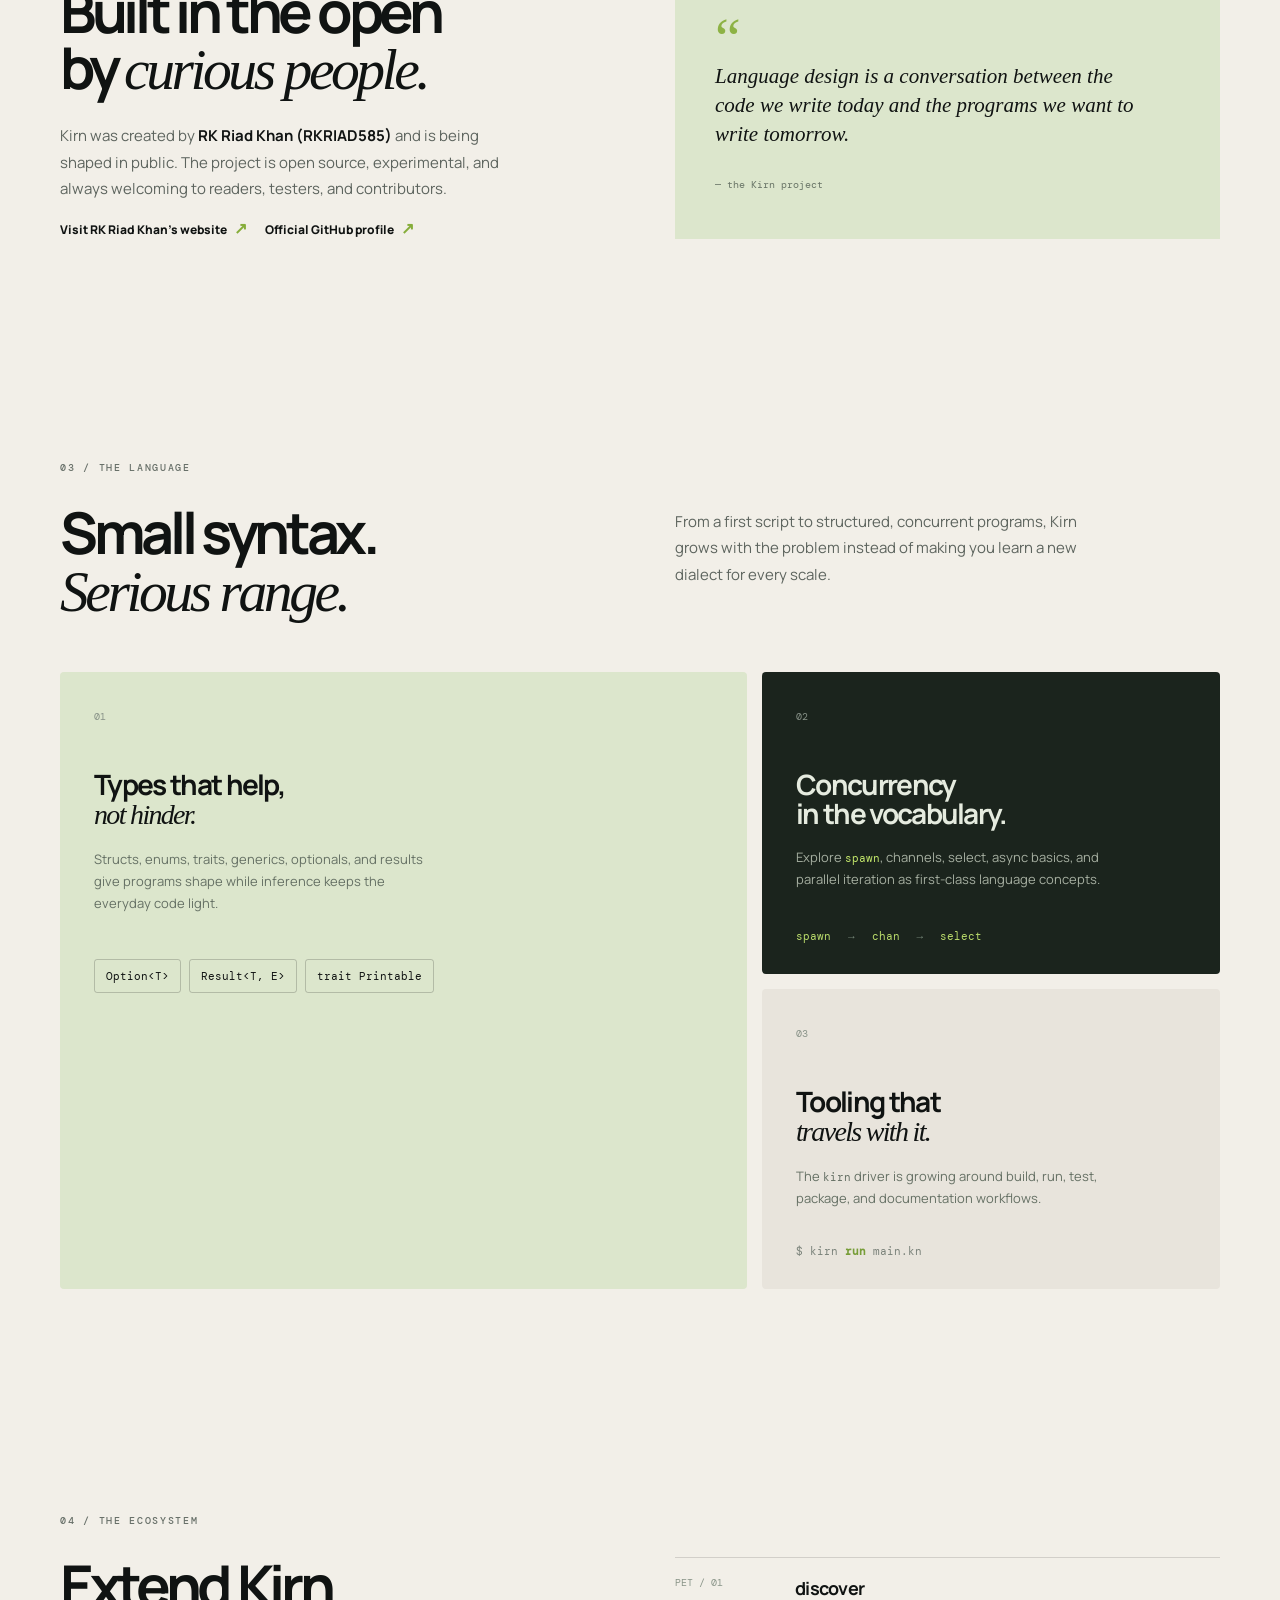
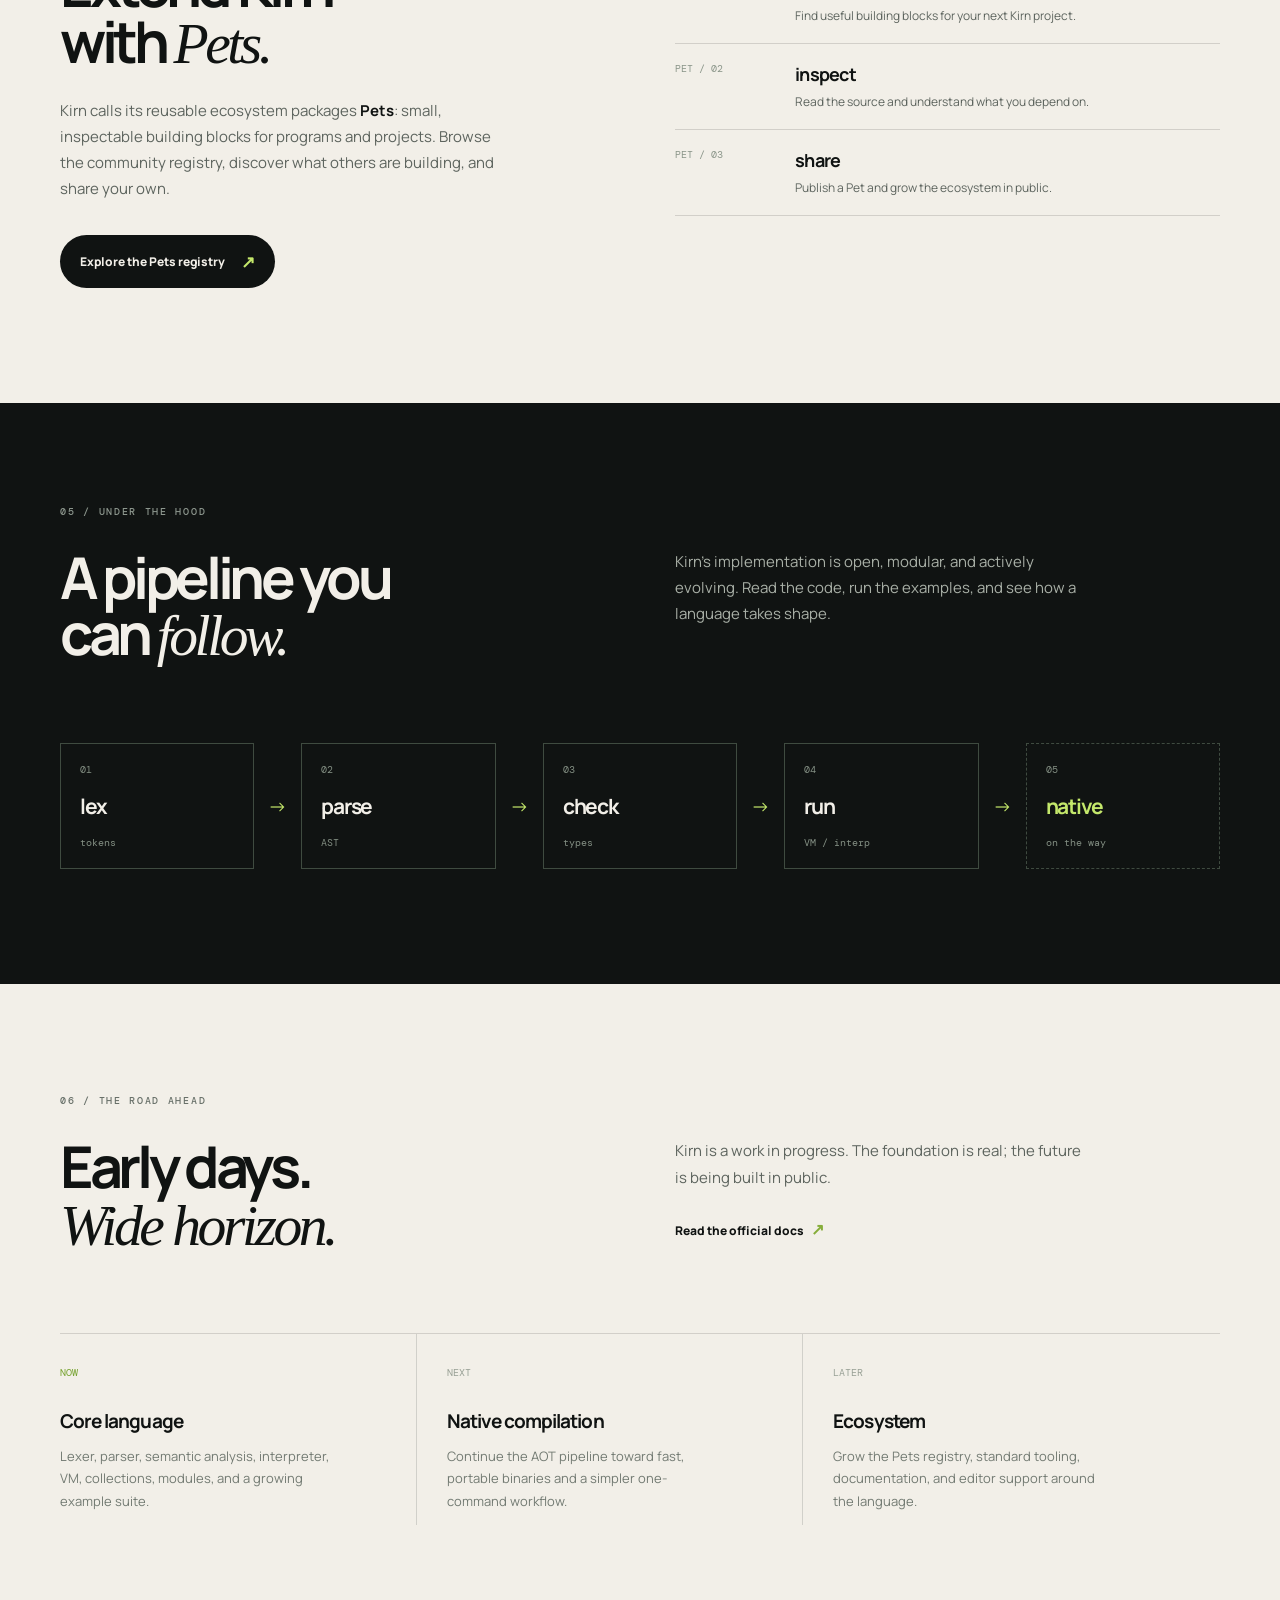
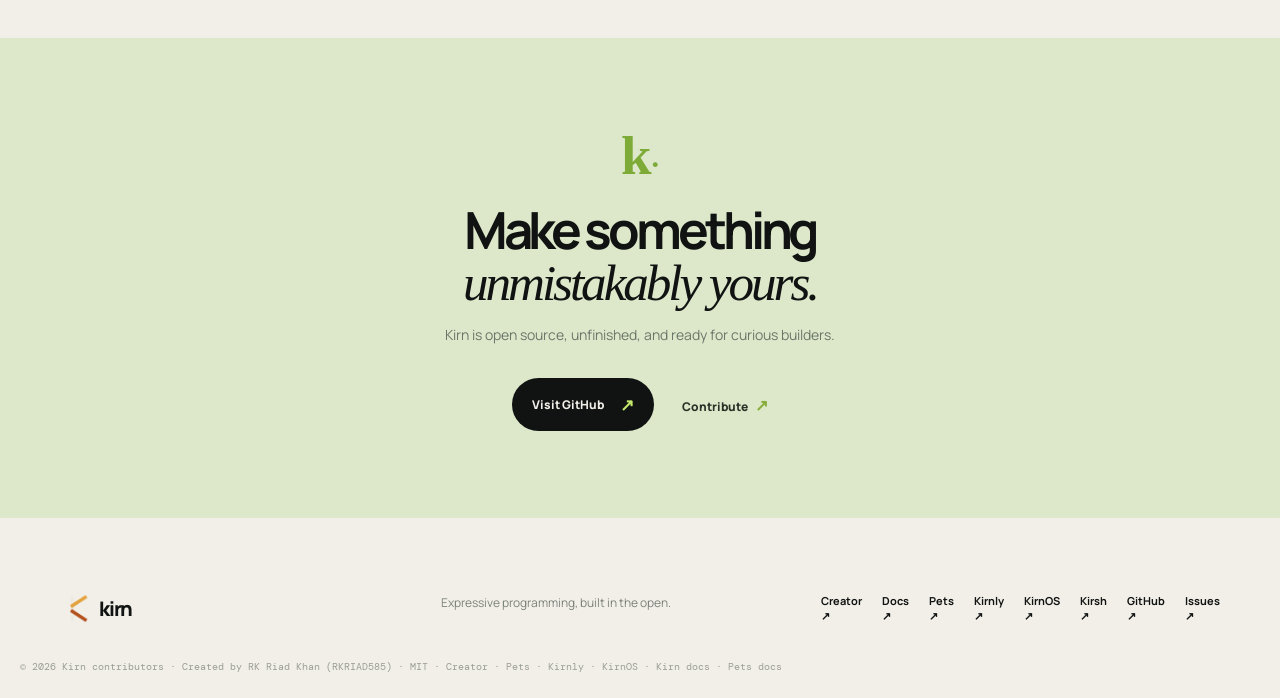
==== commit e1ab9a07: "docs: link Kirsh in ecosystem" ====
--- a/index.html
+++ b/index.html
@@ -36,4 +36,4 @@
 <section class="architecture"><div class="wrap"><div class="section-label">05 / under the hood</div><div class="architecture-head"><h2>A pipeline you<br>can <em>follow.</em></h2><p>Kirn’s implementation is open, modular, and actively evolving. Read the code, run the examples, and see how a language takes shape.</p></div><div class="pipeline"><div><small>01</small><strong>lex</strong><span>tokens</span></div><i>→</i><div><small>02</small><strong>parse</strong><span>AST</span></div><i>→</i><div><small>03</small><strong>check</strong><span>types</span></div><i>→</i><div><small>04</small><strong>run</strong><span>VM / interp</span></div><i>→</i><div class="planned"><small>05</small><strong>native</strong><span>on the way</span></div></div></div></section>
 <section class="roadmap wrap" id="roadmap"><div class="section-label">06 / the road ahead</div><div class="roadmap-head"><h2>Early days.<br><em>Wide horizon.</em></h2><div><p>Kirn is a work in progress. The foundation is real; the future is being built in public.</p><a class="text-link" href="https://rkriad585.github.io/kirn/" target="_blank" rel="noreferrer">Read the official docs <span>↗</span></a></div></div><div class="timeline"><div class="done"><span>now</span><h3>Core language</h3><p>Lexer, parser, semantic analysis, interpreter, VM, collections, modules, and a growing example suite.</p></div><div><span>next</span><h3>Native compilation</h3><p>Continue the AOT pipeline toward fast, portable binaries and a simpler one-command workflow.</p></div><div><span>later</span><h3>Ecosystem</h3><p>Grow the Pets registry, standard tooling, documentation, and editor support around the language.</p></div></div></section>
 <section class="cta wrap"><div class="cta-mark">k<span>·</span></div><h2>Make something<br><em>unmistakably yours.</em></h2><p>Kirn is open source, unfinished, and ready for curious builders.</p><div class="hero-actions"><a class="button button-primary" href="https://github.com/rkriad585/kirn" target="_blank" rel="noreferrer">Visit GitHub <span>↗</span></a><a class="text-link light-link" href="https://github.com/rkriad585/kirn/blob/main/CONTRIBUTING.md" target="_blank" rel="noreferrer">Contribute <span>↗</span></a></div></section>
-</main><footer class="footer wrap"><a class="brand" href="#top"><img src="kirn-logos/kirn-icon.png" alt=""><span>kirn</span></a><p>Expressive programming, built in the open.</p><div><a href="https://rkriad585.github.io/" target="_blank" rel="noreferrer">Creator ↗</a><a href="https://rkriad585.github.io/kirn/" target="_blank" rel="noreferrer">Docs ↗</a><a href="https://pets-registry.github.io/" target="_blank" rel="noreferrer">Pets ↗</a><a href="https://kirnly.github.io/" target="_blank" rel="noreferrer">Kirnly ↗</a><a href="https://kirnos-kernel.github.io/" target="_blank" rel="noreferrer">KirnOS ↗</a><a href="https://github.com/rkriad585/kirn" target="_blank" rel="noreferrer">GitHub ↗</a><a href="https://github.com/rkriad585/kirn/issues" target="_blank" rel="noreferrer">Issues ↗</a></div><small>© 2026 Kirn contributors · Created by RK Riad Khan (RKRIAD585) · MIT · <a href="https://rkriad585.github.io/" target="_blank" rel="noreferrer">Creator</a> · <a href="https://pets-registry.github.io/" target="_blank" rel="noreferrer">Pets</a> · <a href="https://kirnly.github.io/" target="_blank" rel="noreferrer">Kirnly</a> · <a href="https://kirnos-kernel.github.io/" target="_blank" rel="noreferrer">KirnOS</a> · <a href="https://rkriad585.github.io/kirn/" target="_blank" rel="noreferrer">Kirn docs</a> · <a href="https://pets-registry.github.io/pets" target="_blank" rel="noreferrer">Pets docs</a></small></footer><script type="application/ld+json">{"@context":"https://schema.org","@type":"SoftwareSourceCode","name":"Kirn","description":"A modern, expressive general-purpose programming language with Python-inspired syntax, strong types, concurrency, and a compiled toolchain.","url":"https://kirn-lang.github.io/","codeRepository":"https://github.com/rkriad585/kirn","programmingLanguage":"C++","license":"https://opensource.org/licenses/MIT","author":{"@type":"Person","name":"RK Riad Khan","alternateName":"RKRIAD585","url":"https://rkriad585.github.io/","sameAs":["https://github.com/rkriad585"]},"isPartOf":{"@type":"WebSite","name":"Kirn","url":"https://kirn-lang.github.io/"}}</script><script src="script.js"></script></body></html>
+</main><footer class="footer wrap"><a class="brand" href="#top"><img src="kirn-logos/kirn-icon.png" alt=""><span>kirn</span></a><p>Expressive programming, built in the open.</p><div><a href="https://rkriad585.github.io/" target="_blank" rel="noreferrer">Creator ↗</a><a href="https://rkriad585.github.io/kirn/" target="_blank" rel="noreferrer">Docs ↗</a><a href="https://pets-registry.github.io/" target="_blank" rel="noreferrer">Pets ↗</a><a href="https://kirnly.github.io/" target="_blank" rel="noreferrer">Kirnly ↗</a><a href="https://kirnos-kernel.github.io/" target="_blank" rel="noreferrer">KirnOS ↗</a><a href="https://kirsh-shell.github.io/" target="_blank" rel="noreferrer">Kirsh ↗</a><a href="https://github.com/rkriad585/kirn" target="_blank" rel="noreferrer">GitHub ↗</a><a href="https://github.com/rkriad585/kirn/issues" target="_blank" rel="noreferrer">Issues ↗</a></div><small>© 2026 Kirn contributors · Created by RK Riad Khan (RKRIAD585) · MIT · <a href="https://rkriad585.github.io/" target="_blank" rel="noreferrer">Creator</a> · <a href="https://pets-registry.github.io/" target="_blank" rel="noreferrer">Pets</a> · <a href="https://kirnly.github.io/" target="_blank" rel="noreferrer">Kirnly</a> · <a href="https://kirnos-kernel.github.io/" target="_blank" rel="noreferrer">KirnOS</a> · <a href="https://rkriad585.github.io/kirn/" target="_blank" rel="noreferrer">Kirn docs</a> · <a href="https://pets-registry.github.io/pets" target="_blank" rel="noreferrer">Pets docs</a></small></footer><script type="application/ld+json">{"@context":"https://schema.org","@type":"SoftwareSourceCode","name":"Kirn","description":"A modern, expressive general-purpose programming language with Python-inspired syntax, strong types, concurrency, and a compiled toolchain.","url":"https://kirn-lang.github.io/","codeRepository":"https://github.com/rkriad585/kirn","programmingLanguage":"C++","license":"https://opensource.org/licenses/MIT","author":{"@type":"Person","name":"RK Riad Khan","alternateName":"RKRIAD585","url":"https://rkriad585.github.io/","sameAs":["https://github.com/rkriad585"]},"isPartOf":{"@type":"WebSite","name":"Kirn","url":"https://kirn-lang.github.io/"}}</script><script src="script.js"></script></body></html>
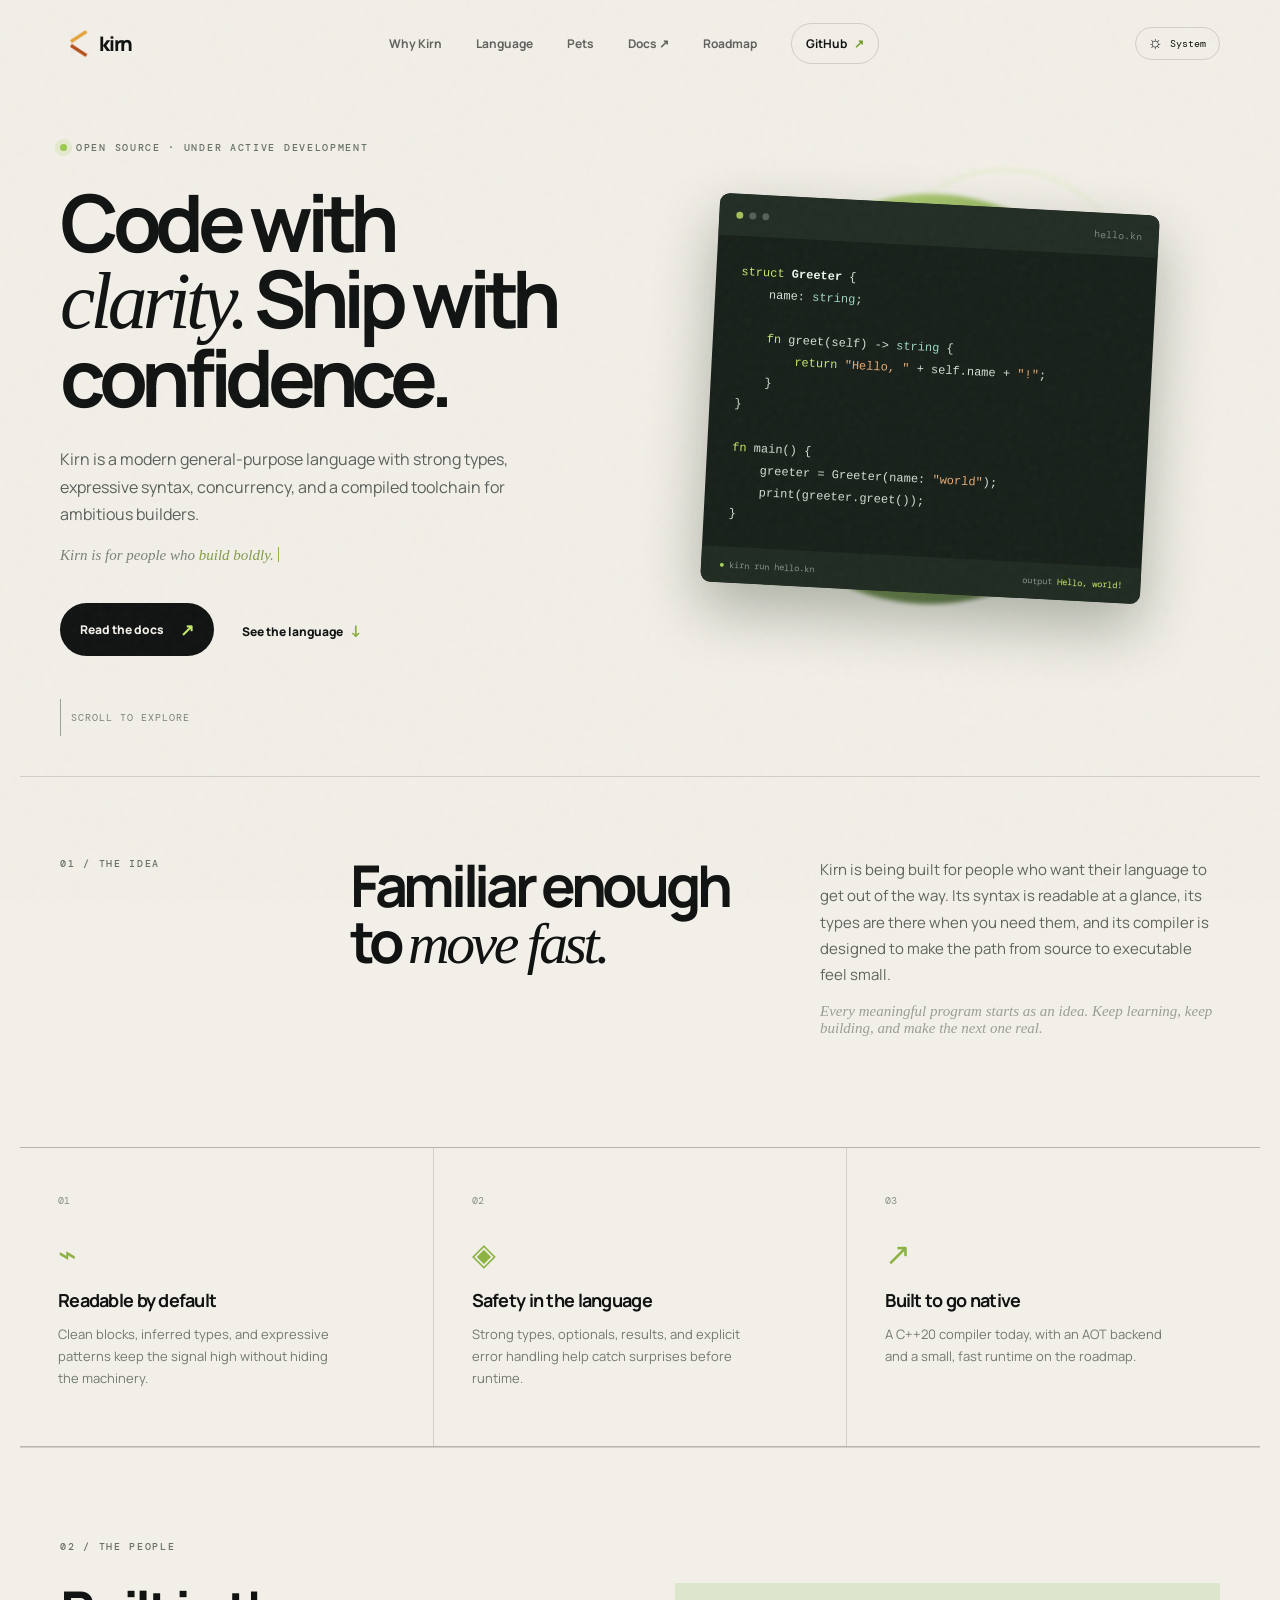
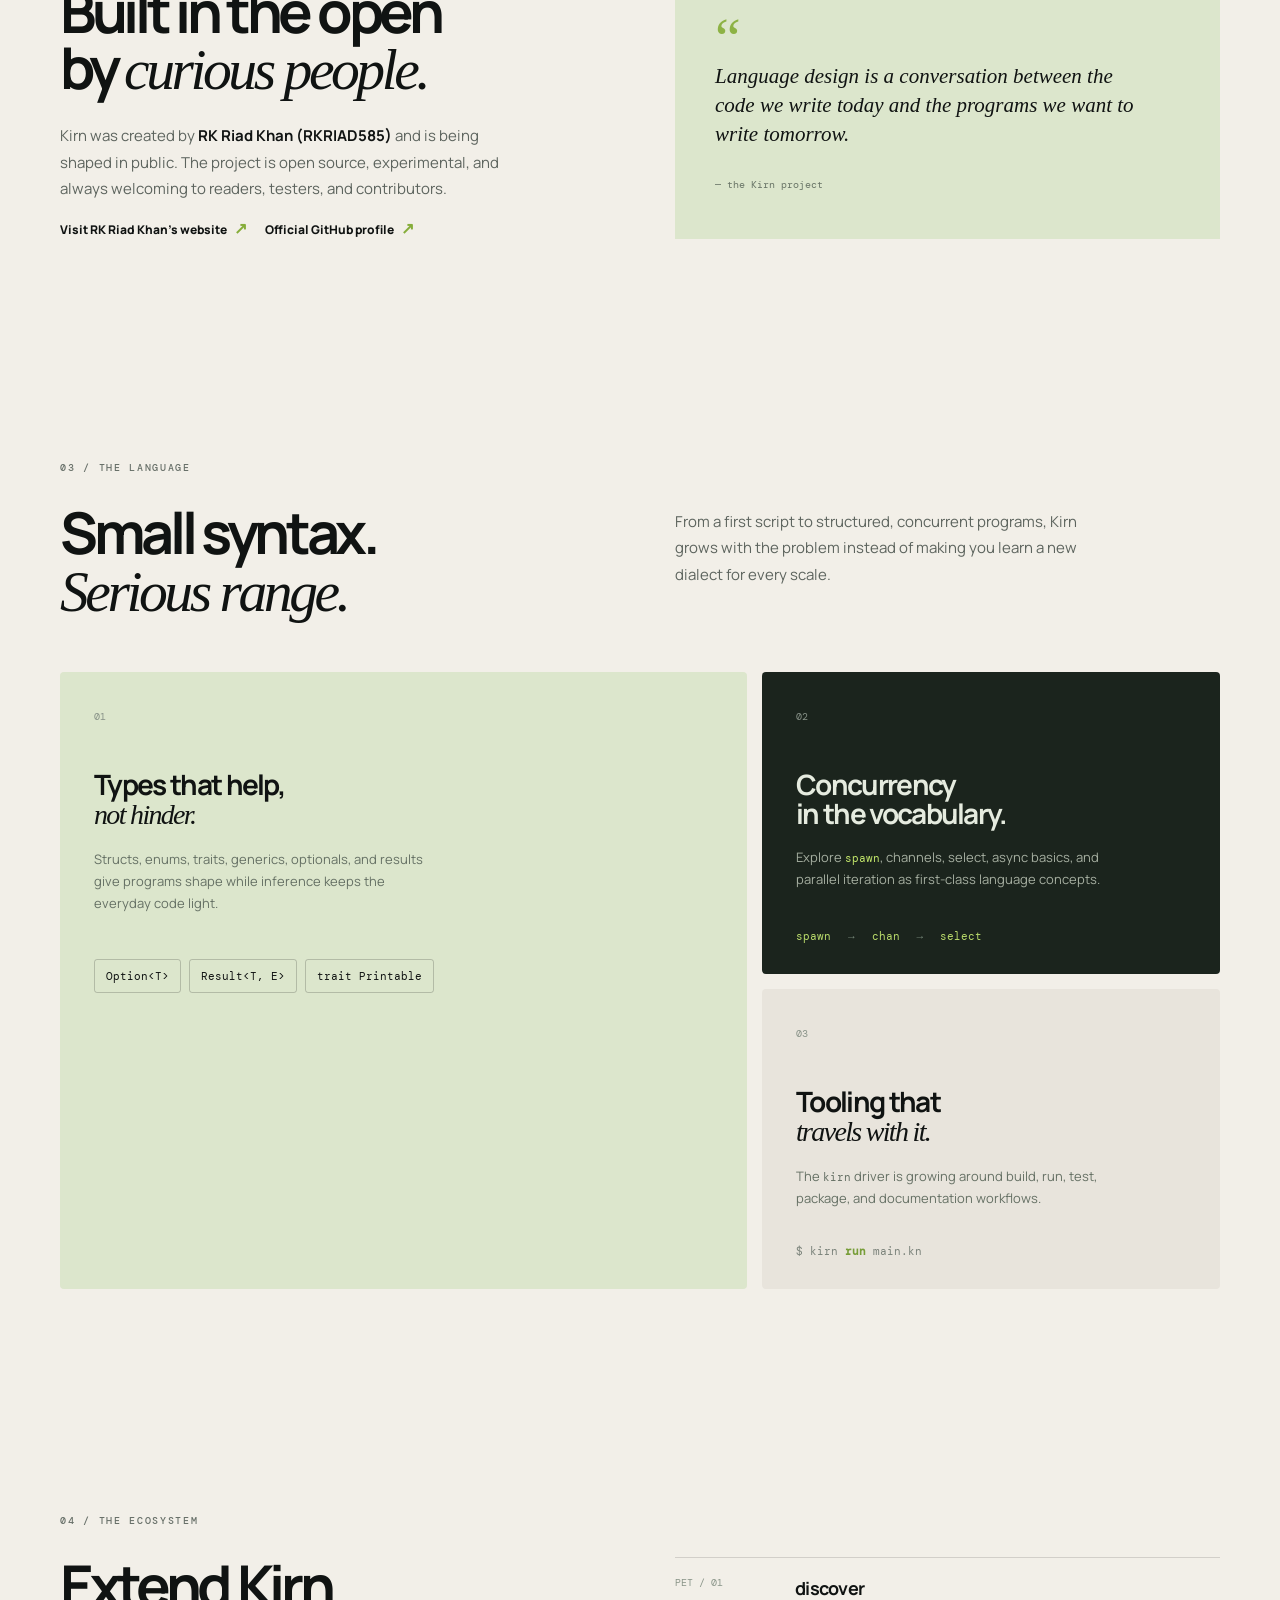
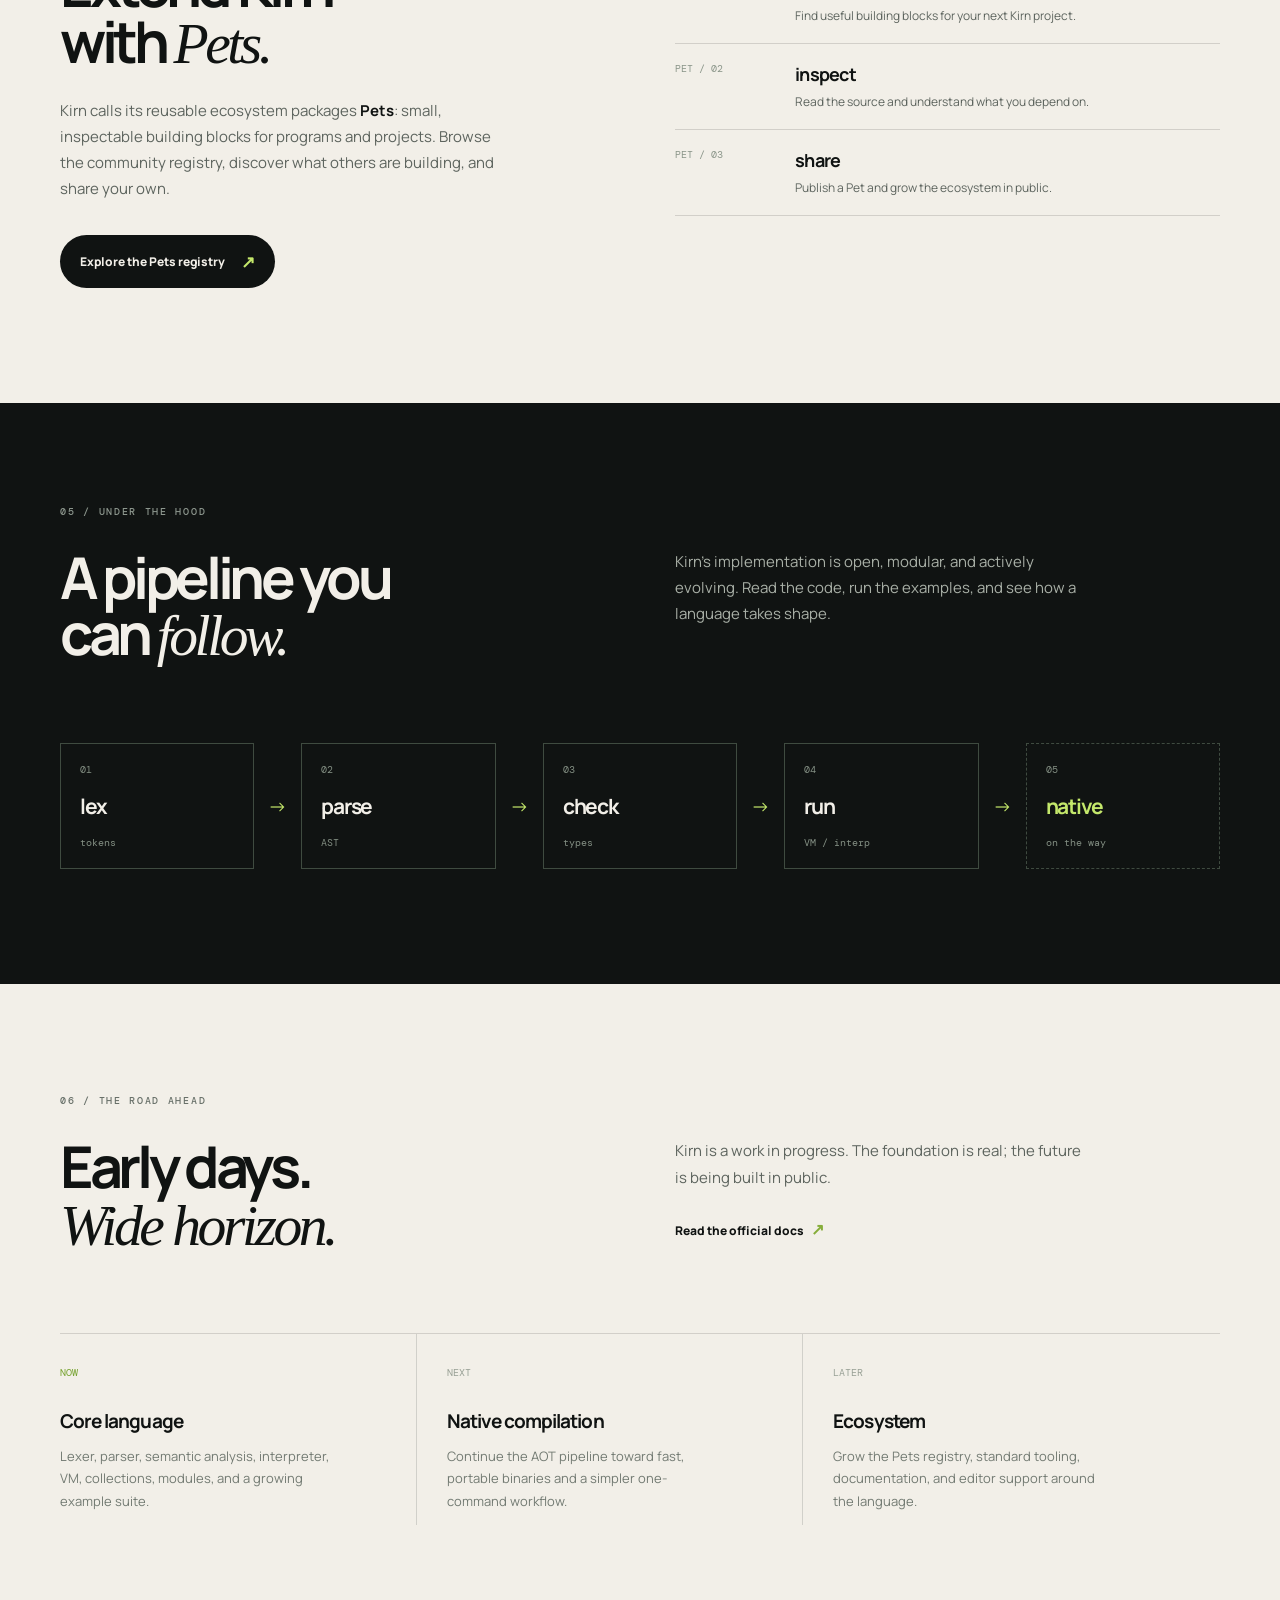
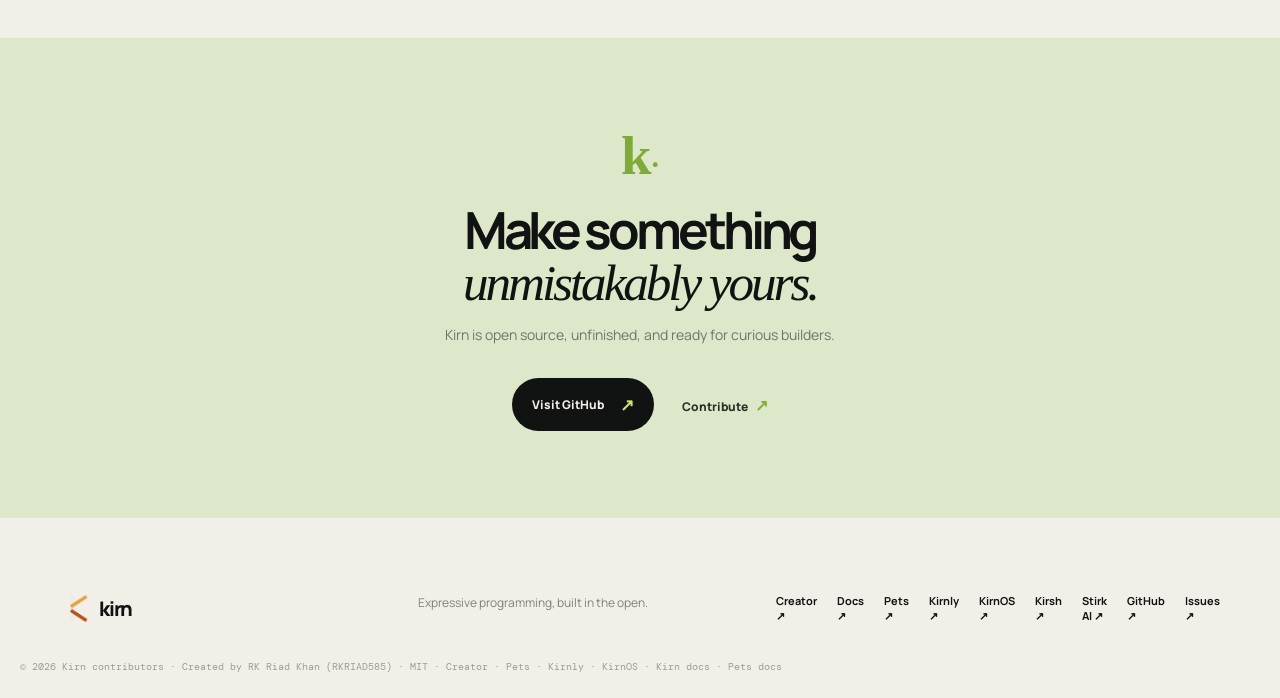
==== commit f7211434: "docs: add Stirk AI ecosystem link" ====
--- a/index.html
+++ b/index.html
@@ -36,4 +36,4 @@
 <section class="architecture"><div class="wrap"><div class="section-label">05 / under the hood</div><div class="architecture-head"><h2>A pipeline you<br>can <em>follow.</em></h2><p>Kirn’s implementation is open, modular, and actively evolving. Read the code, run the examples, and see how a language takes shape.</p></div><div class="pipeline"><div><small>01</small><strong>lex</strong><span>tokens</span></div><i>→</i><div><small>02</small><strong>parse</strong><span>AST</span></div><i>→</i><div><small>03</small><strong>check</strong><span>types</span></div><i>→</i><div><small>04</small><strong>run</strong><span>VM / interp</span></div><i>→</i><div class="planned"><small>05</small><strong>native</strong><span>on the way</span></div></div></div></section>
 <section class="roadmap wrap" id="roadmap"><div class="section-label">06 / the road ahead</div><div class="roadmap-head"><h2>Early days.<br><em>Wide horizon.</em></h2><div><p>Kirn is a work in progress. The foundation is real; the future is being built in public.</p><a class="text-link" href="https://rkriad585.github.io/kirn/" target="_blank" rel="noreferrer">Read the official docs <span>↗</span></a></div></div><div class="timeline"><div class="done"><span>now</span><h3>Core language</h3><p>Lexer, parser, semantic analysis, interpreter, VM, collections, modules, and a growing example suite.</p></div><div><span>next</span><h3>Native compilation</h3><p>Continue the AOT pipeline toward fast, portable binaries and a simpler one-command workflow.</p></div><div><span>later</span><h3>Ecosystem</h3><p>Grow the Pets registry, standard tooling, documentation, and editor support around the language.</p></div></div></section>
 <section class="cta wrap"><div class="cta-mark">k<span>·</span></div><h2>Make something<br><em>unmistakably yours.</em></h2><p>Kirn is open source, unfinished, and ready for curious builders.</p><div class="hero-actions"><a class="button button-primary" href="https://github.com/rkriad585/kirn" target="_blank" rel="noreferrer">Visit GitHub <span>↗</span></a><a class="text-link light-link" href="https://github.com/rkriad585/kirn/blob/main/CONTRIBUTING.md" target="_blank" rel="noreferrer">Contribute <span>↗</span></a></div></section>
-</main><footer class="footer wrap"><a class="brand" href="#top"><img src="kirn-logos/kirn-icon.png" alt=""><span>kirn</span></a><p>Expressive programming, built in the open.</p><div><a href="https://rkriad585.github.io/" target="_blank" rel="noreferrer">Creator ↗</a><a href="https://rkriad585.github.io/kirn/" target="_blank" rel="noreferrer">Docs ↗</a><a href="https://pets-registry.github.io/" target="_blank" rel="noreferrer">Pets ↗</a><a href="https://kirnly.github.io/" target="_blank" rel="noreferrer">Kirnly ↗</a><a href="https://kirnos-kernel.github.io/" target="_blank" rel="noreferrer">KirnOS ↗</a><a href="https://kirsh-shell.github.io/" target="_blank" rel="noreferrer">Kirsh ↗</a><a href="https://github.com/rkriad585/kirn" target="_blank" rel="noreferrer">GitHub ↗</a><a href="https://github.com/rkriad585/kirn/issues" target="_blank" rel="noreferrer">Issues ↗</a></div><small>© 2026 Kirn contributors · Created by RK Riad Khan (RKRIAD585) · MIT · <a href="https://rkriad585.github.io/" target="_blank" rel="noreferrer">Creator</a> · <a href="https://pets-registry.github.io/" target="_blank" rel="noreferrer">Pets</a> · <a href="https://kirnly.github.io/" target="_blank" rel="noreferrer">Kirnly</a> · <a href="https://kirnos-kernel.github.io/" target="_blank" rel="noreferrer">KirnOS</a> · <a href="https://rkriad585.github.io/kirn/" target="_blank" rel="noreferrer">Kirn docs</a> · <a href="https://pets-registry.github.io/pets" target="_blank" rel="noreferrer">Pets docs</a></small></footer><script type="application/ld+json">{"@context":"https://schema.org","@type":"SoftwareSourceCode","name":"Kirn","description":"A modern, expressive general-purpose programming language with Python-inspired syntax, strong types, concurrency, and a compiled toolchain.","url":"https://kirn-lang.github.io/","codeRepository":"https://github.com/rkriad585/kirn","programmingLanguage":"C++","license":"https://opensource.org/licenses/MIT","author":{"@type":"Person","name":"RK Riad Khan","alternateName":"RKRIAD585","url":"https://rkriad585.github.io/","sameAs":["https://github.com/rkriad585"]},"isPartOf":{"@type":"WebSite","name":"Kirn","url":"https://kirn-lang.github.io/"}}</script><script src="script.js"></script></body></html>
+</main><footer class="footer wrap"><a class="brand" href="#top"><img src="kirn-logos/kirn-icon.png" alt=""><span>kirn</span></a><p>Expressive programming, built in the open.</p><div><a href="https://rkriad585.github.io/" target="_blank" rel="noreferrer">Creator ↗</a><a href="https://rkriad585.github.io/kirn/" target="_blank" rel="noreferrer">Docs ↗</a><a href="https://pets-registry.github.io/" target="_blank" rel="noreferrer">Pets ↗</a><a href="https://kirnly.github.io/" target="_blank" rel="noreferrer">Kirnly ↗</a><a href="https://kirnos-kernel.github.io/" target="_blank" rel="noreferrer">KirnOS ↗</a><a href="https://kirsh-shell.github.io/" target="_blank" rel="noreferrer">Kirsh ↗</a><a href="https://stirk-ai.github.io/" target="_blank" rel="noreferrer">Stirk AI ↗</a><a href="https://github.com/rkriad585/kirn" target="_blank" rel="noreferrer">GitHub ↗</a><a href="https://github.com/rkriad585/kirn/issues" target="_blank" rel="noreferrer">Issues ↗</a></div><small>© 2026 Kirn contributors · Created by RK Riad Khan (RKRIAD585) · MIT · <a href="https://rkriad585.github.io/" target="_blank" rel="noreferrer">Creator</a> · <a href="https://pets-registry.github.io/" target="_blank" rel="noreferrer">Pets</a> · <a href="https://kirnly.github.io/" target="_blank" rel="noreferrer">Kirnly</a> · <a href="https://kirnos-kernel.github.io/" target="_blank" rel="noreferrer">KirnOS</a> · <a href="https://rkriad585.github.io/kirn/" target="_blank" rel="noreferrer">Kirn docs</a> · <a href="https://pets-registry.github.io/pets" target="_blank" rel="noreferrer">Pets docs</a></small></footer><script type="application/ld+json">{"@context":"https://schema.org","@type":"SoftwareSourceCode","name":"Kirn","description":"A modern, expressive general-purpose programming language with Python-inspired syntax, strong types, concurrency, and a compiled toolchain.","url":"https://kirn-lang.github.io/","codeRepository":"https://github.com/rkriad585/kirn","programmingLanguage":"C++","license":"https://opensource.org/licenses/MIT","author":{"@type":"Person","name":"RK Riad Khan","alternateName":"RKRIAD585","url":"https://rkriad585.github.io/","sameAs":["https://github.com/rkriad585"]},"isPartOf":{"@type":"WebSite","name":"Kirn","url":"https://kirn-lang.github.io/"}}</script><script src="script.js"></script></body></html>
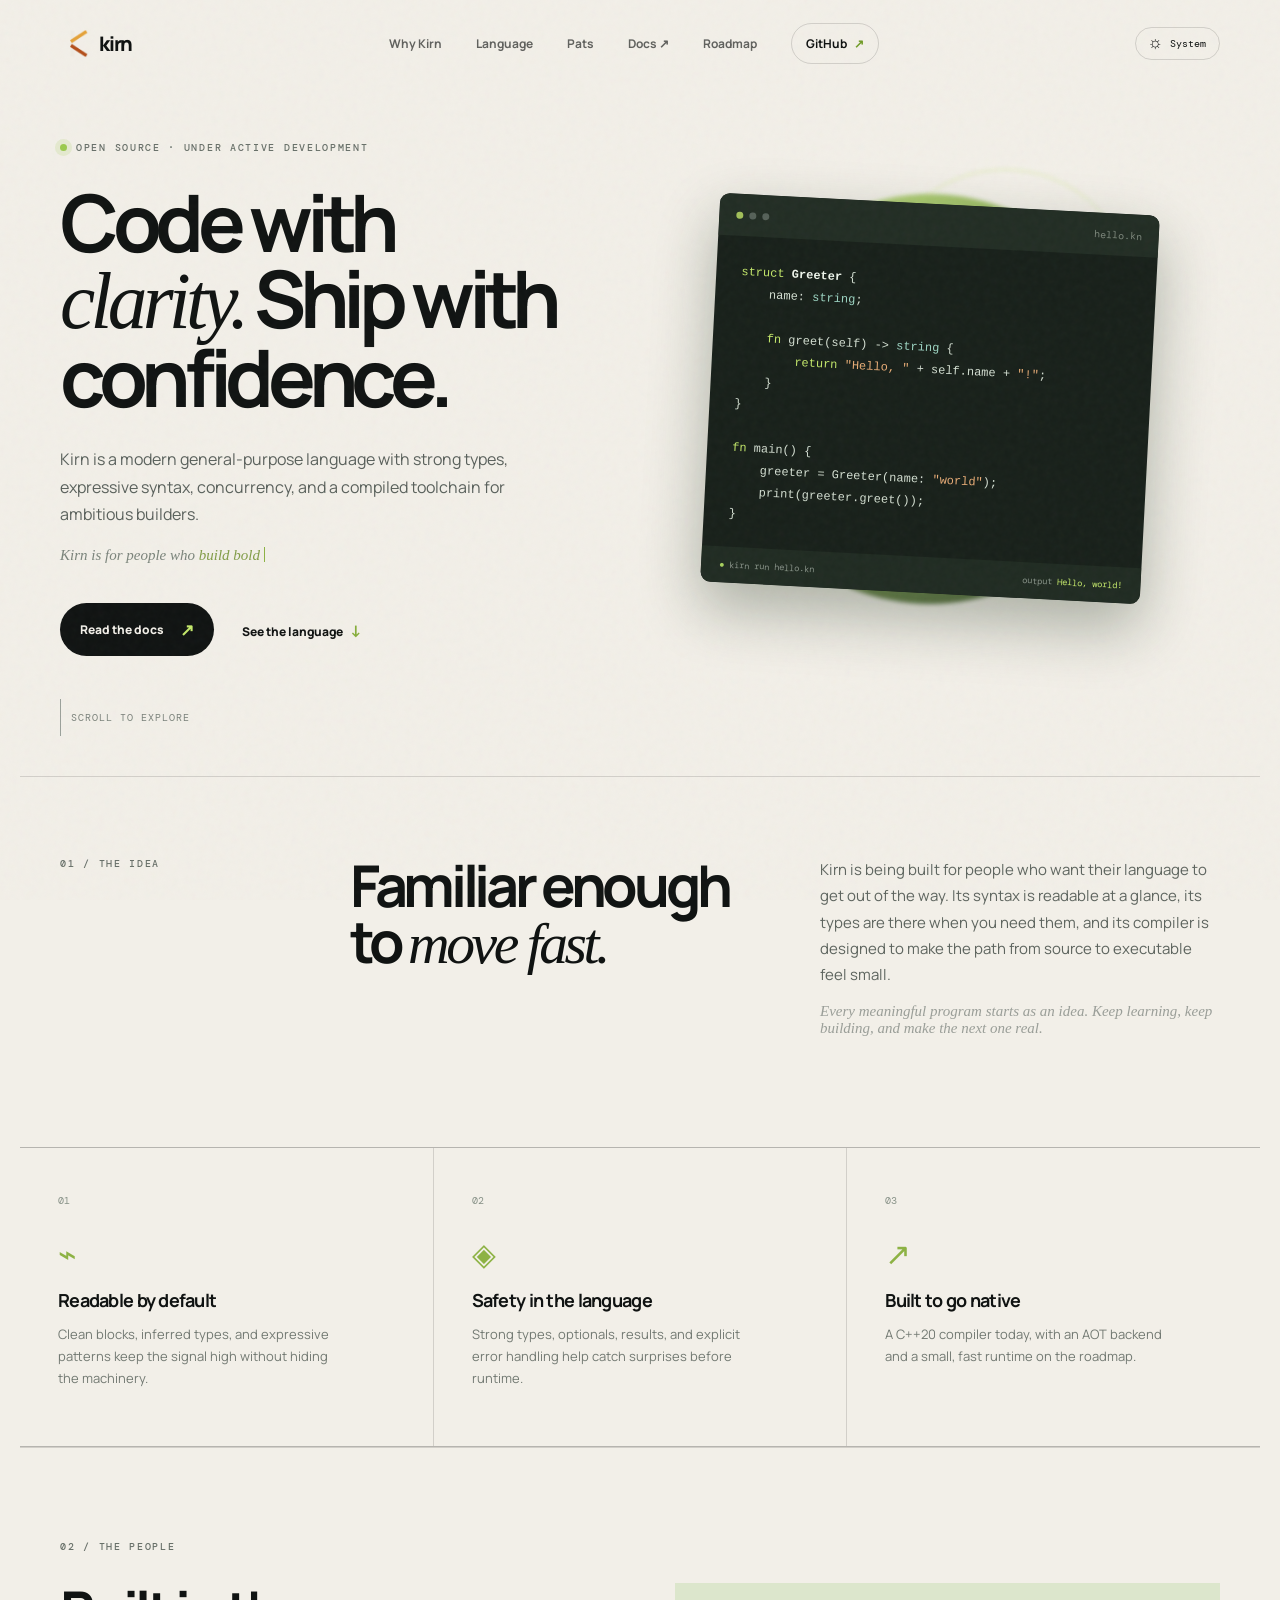
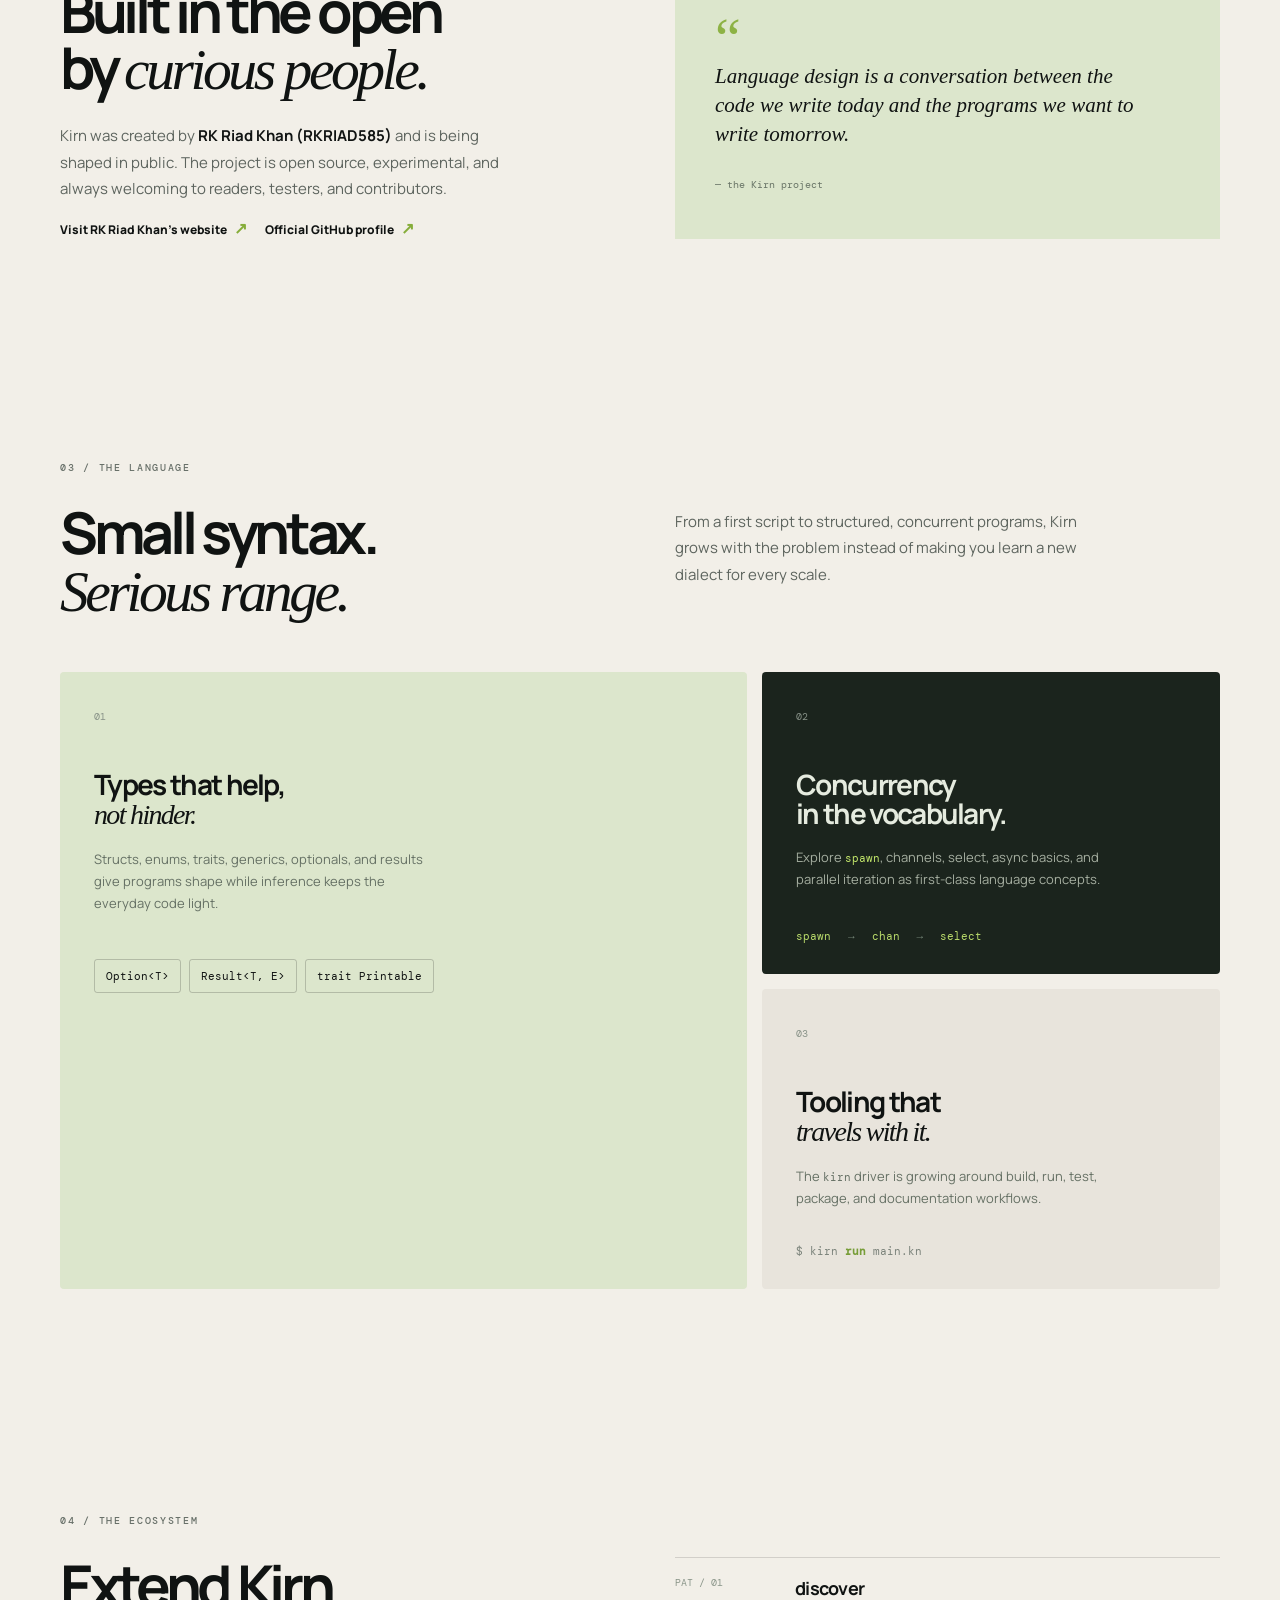
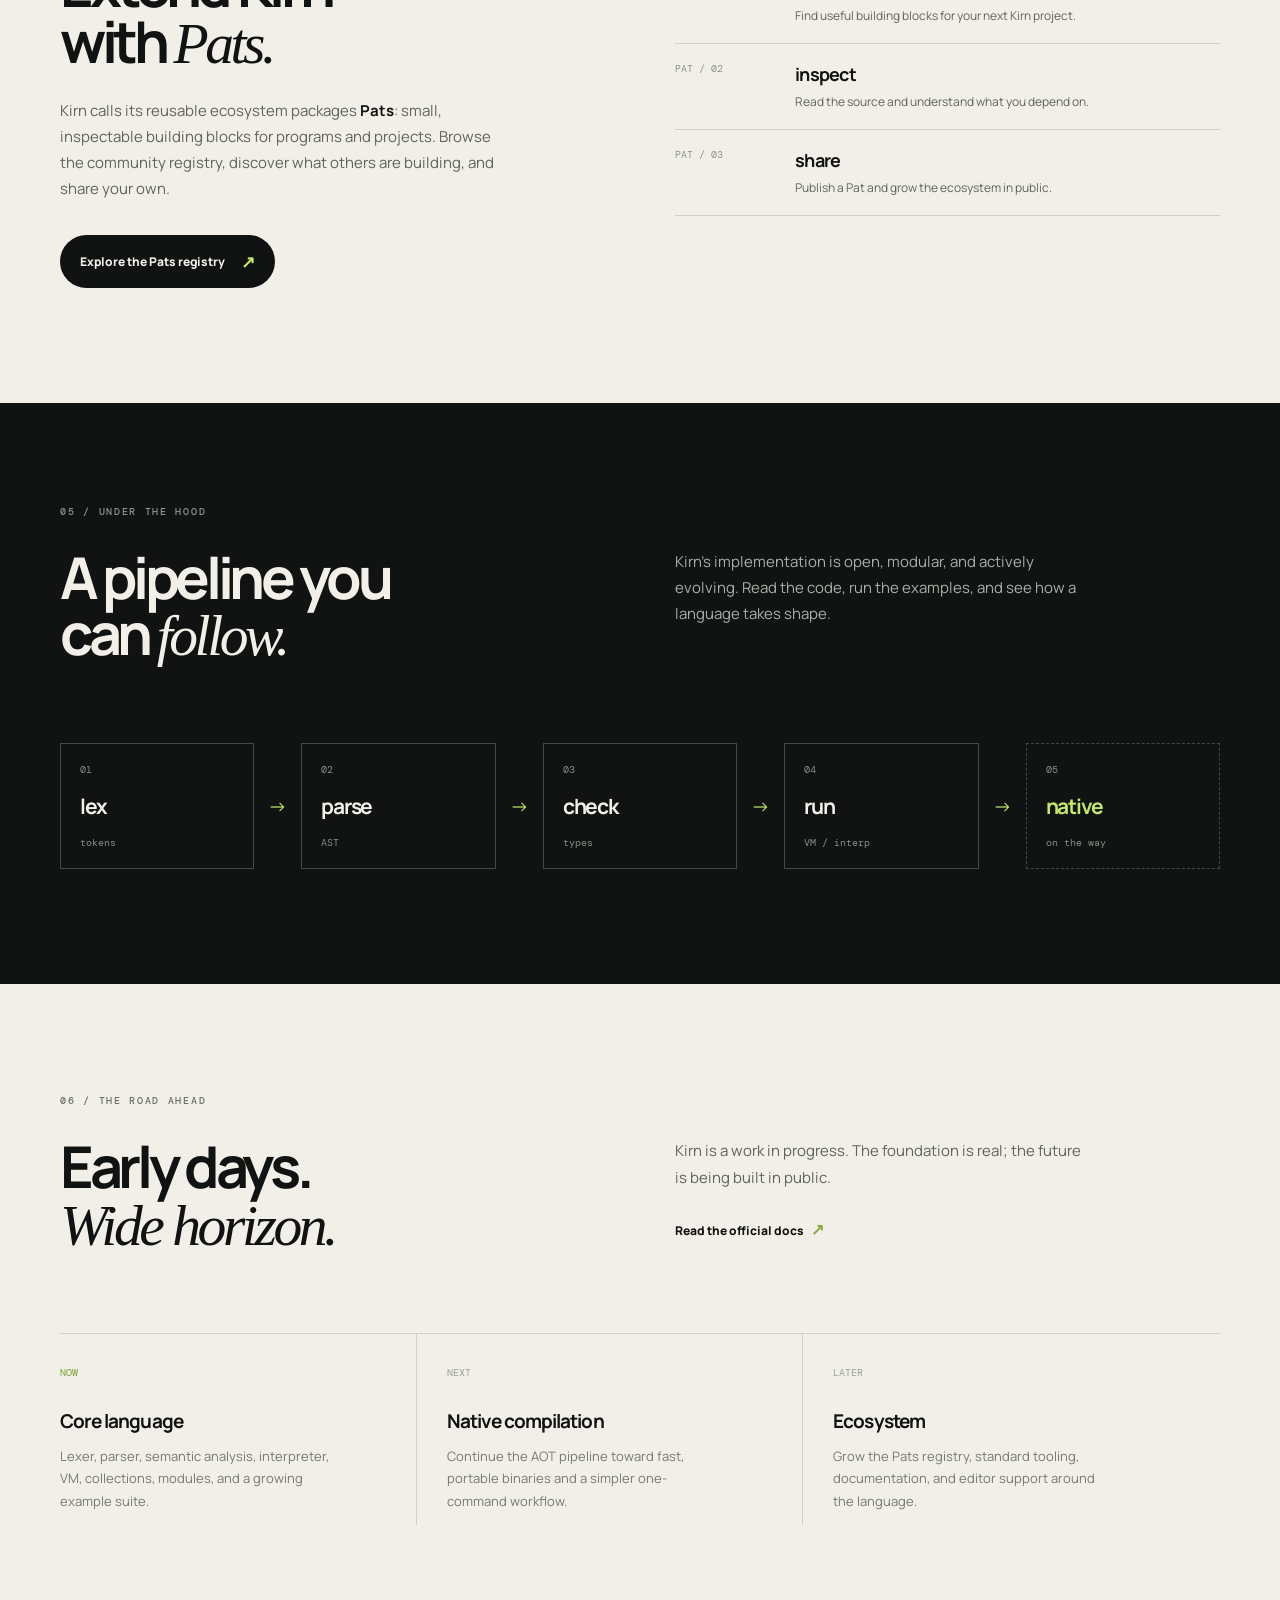
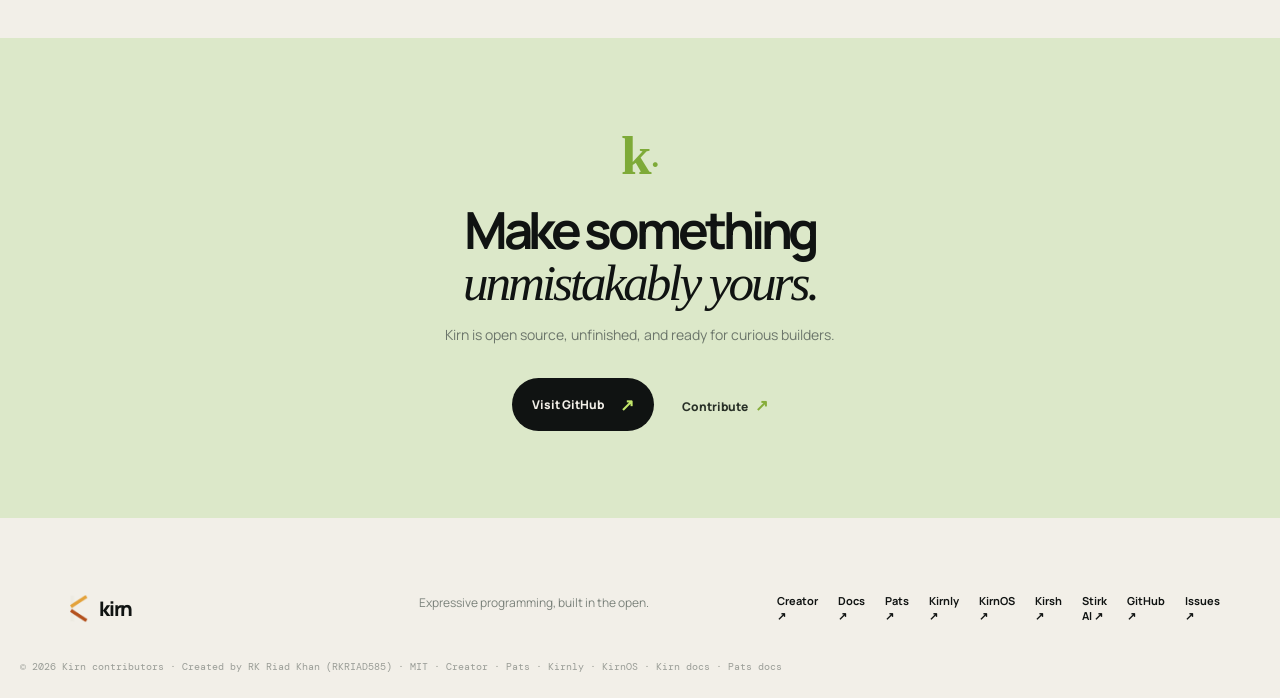
==== commit ecfe76e2: "refactor: rename Pets references to Pats" ====
--- a/index.html
+++ b/index.html
@@ -14,7 +14,7 @@
   <link href="https://fonts.googleapis.com/css2?family=DM+Mono:wght@400;500&family=Manrope:wght@400;500;600;700;800&display=swap" rel="stylesheet"><link rel="stylesheet" href="styles.css">
 </head>
 <body><div class="grain" aria-hidden="true"></div>
-<header class="site-header"><a class="brand" href="#top" aria-label="Kirn home"><img src="kirn-logos/kirn-icon.png" alt=""><span>kirn</span></a><nav class="nav" aria-label="Main navigation"><a href="#why">Why Kirn</a><a href="#language">Language</a><a href="#pets">Pets</a><a href="https://rkriad585.github.io/kirn/" target="_blank" rel="noreferrer">Docs <span>↗</span></a><a href="#roadmap">Roadmap</a><a class="nav-github" href="https://github.com/rkriad585/kirn" target="_blank" rel="noreferrer">GitHub <span>↗</span></a></nav><div class="header-tools"><button class="theme-toggle" type="button" aria-label="Use system theme" title="Use system theme"><span class="theme-icon" aria-hidden="true">☼</span><span class="theme-label">System</span></button><button class="menu" aria-label="Toggle navigation" aria-expanded="false"><i></i><i></i></button></div></header>
+<header class="site-header"><a class="brand" href="#top" aria-label="Kirn home"><img src="kirn-logos/kirn-icon.png" alt=""><span>kirn</span></a><nav class="nav" aria-label="Main navigation"><a href="#why">Why Kirn</a><a href="#language">Language</a><a href="#pats">Pats</a><a href="https://rkriad585.github.io/kirn/" target="_blank" rel="noreferrer">Docs <span>↗</span></a><a href="#roadmap">Roadmap</a><a class="nav-github" href="https://github.com/rkriad585/kirn" target="_blank" rel="noreferrer">GitHub <span>↗</span></a></nav><div class="header-tools"><button class="theme-toggle" type="button" aria-label="Use system theme" title="Use system theme"><span class="theme-icon" aria-hidden="true">☼</span><span class="theme-label">System</span></button><button class="menu" aria-label="Toggle navigation" aria-expanded="false"><i></i><i></i></button></div></header>
 <main id="top">
 <section class="hero wrap"><div class="hero-copy"><p class="eyebrow"><span class="pulse"></span> open source · under active development</p><h1>Code with<br><em>clarity.</em> Ship with<br>confidence.</h1><p class="lede">Kirn is a modern general-purpose language with strong types, expressive syntax, concurrency, and a compiled toolchain for ambitious builders.</p><p class="hero-typing" aria-live="polite"><span>Kirn is for people who </span><strong id="typing-text">build boldly.</strong><i class="typing-cursor" aria-hidden="true"></i></p><div class="hero-actions"><a class="button button-primary" href="https://rkriad585.github.io/kirn/" target="_blank" rel="noreferrer">Read the docs <span>↗</span></a><a class="text-link" href="#language">See the language <span>↓</span></a></div></div><div class="hero-art"><div class="orb orb-one"></div><div class="orb orb-two"></div><div class="code-card"><div class="window-bar"><span></span><span></span><span></span><small>hello.kn</small></div><pre><code><b>struct</b> <strong>Greeter</strong> {
     name: <i>string</i>;
@@ -32,8 +32,8 @@
 <section class="pillars wrap"><article><span class="number">01</span><div class="pillar-icon">⌁</div><h3>Readable by default</h3><p>Clean blocks, inferred types, and expressive patterns keep the signal high without hiding the machinery.</p></article><article><span class="number">02</span><div class="pillar-icon">◈</div><h3>Safety in the language</h3><p>Strong types, optionals, results, and explicit error handling help catch surprises before runtime.</p></article><article><span class="number">03</span><div class="pillar-icon">↗</div><h3>Built to go native</h3><p>A C++20 compiler today, with an AOT backend and a small, fast runtime on the roadmap.</p></article></section>
 <section class="about wrap"><div class="section-label">02 / the people</div><div class="about-grid"><div><h2>Built in the open<br>by <em>curious people.</em></h2><p>Kirn was created by <strong>RK Riad Khan (RKRIAD585)</strong> and is being shaped in public. The project is open source, experimental, and always welcoming to readers, testers, and contributors.</p><div class="about-links"><a class="text-link" href="https://rkriad585.github.io/" target="_blank" rel="noreferrer">Visit RK Riad Khan’s website <span>↗</span></a><a class="text-link" href="https://github.com/rkriad585" target="_blank" rel="noreferrer">Official GitHub profile <span>↗</span></a></div></div><div class="about-note"><span class="quote-mark">“</span><p>Language design is a conversation between the code we write today and the programs we want to write tomorrow.</p><small>— the Kirn project</small></div></div></section>
 <section class="language wrap" id="language"><div class="section-label">03 / the language</div><div class="language-head"><h2>Small syntax.<br><em>Serious range.</em></h2><p>From a first script to structured, concurrent programs, Kirn grows with the problem instead of making you learn a new dialect for every scale.</p></div><div class="feature-grid"><div class="feature feature-wide"><span>01</span><h3>Types that help,<br><em>not hinder.</em></h3><p>Structs, enums, traits, generics, optionals, and results give programs shape while inference keeps the everyday code light.</p><div class="type-row"><code>Option&lt;T&gt;</code><code>Result&lt;T, E&gt;</code><code>trait Printable</code></div></div><div class="feature dark-feature"><span>02</span><h3>Concurrency<br>in the vocabulary.</h3><p>Explore <code>spawn</code>, channels, select, async basics, and parallel iteration as first-class language concepts.</p><div class="signal">spawn <i>→</i> chan <i>→</i> select</div></div><div class="feature"><span>03</span><h3>Tooling that<br><em>travels with it.</em></h3><p>The <code>kirn</code> driver is growing around build, run, test, package, and documentation workflows.</p><div class="command">$ kirn <b>run</b> main.kn</div></div></div></section>
-<section class="pets wrap" id="pets"><div class="section-label">04 / the ecosystem</div><div class="pets-grid"><div><h2>Extend Kirn<br>with <em>Pets.</em></h2><p>Kirn calls its reusable ecosystem packages <strong>Pets</strong>: small, inspectable building blocks for programs and projects. Browse the community registry, discover what others are building, and share your own.</p><a class="button button-primary" href="https://pets-registry.github.io/" target="_blank" rel="noreferrer">Explore the Pets registry <span>↗</span></a></div><div class="pet-list"><div><span>pet / 01</span><strong>discover</strong><p>Find useful building blocks for your next Kirn project.</p></div><div><span>pet / 02</span><strong>inspect</strong><p>Read the source and understand what you depend on.</p></div><div><span>pet / 03</span><strong>share</strong><p>Publish a Pet and grow the ecosystem in public.</p></div></div></div></section>
+<section class="pats wrap" id="pats"><div class="section-label">04 / the ecosystem</div><div class="pats-grid"><div><h2>Extend Kirn<br>with <em>Pats.</em></h2><p>Kirn calls its reusable ecosystem packages <strong>Pats</strong>: small, inspectable building blocks for programs and projects. Browse the community registry, discover what others are building, and share your own.</p><a class="button button-primary" href="https://pats-registry.github.io/" target="_blank" rel="noreferrer">Explore the Pats registry <span>↗</span></a></div><div class="pat-list"><div><span>pat / 01</span><strong>discover</strong><p>Find useful building blocks for your next Kirn project.</p></div><div><span>pat / 02</span><strong>inspect</strong><p>Read the source and understand what you depend on.</p></div><div><span>pat / 03</span><strong>share</strong><p>Publish a Pat and grow the ecosystem in public.</p></div></div></div></section>
 <section class="architecture"><div class="wrap"><div class="section-label">05 / under the hood</div><div class="architecture-head"><h2>A pipeline you<br>can <em>follow.</em></h2><p>Kirn’s implementation is open, modular, and actively evolving. Read the code, run the examples, and see how a language takes shape.</p></div><div class="pipeline"><div><small>01</small><strong>lex</strong><span>tokens</span></div><i>→</i><div><small>02</small><strong>parse</strong><span>AST</span></div><i>→</i><div><small>03</small><strong>check</strong><span>types</span></div><i>→</i><div><small>04</small><strong>run</strong><span>VM / interp</span></div><i>→</i><div class="planned"><small>05</small><strong>native</strong><span>on the way</span></div></div></div></section>
-<section class="roadmap wrap" id="roadmap"><div class="section-label">06 / the road ahead</div><div class="roadmap-head"><h2>Early days.<br><em>Wide horizon.</em></h2><div><p>Kirn is a work in progress. The foundation is real; the future is being built in public.</p><a class="text-link" href="https://rkriad585.github.io/kirn/" target="_blank" rel="noreferrer">Read the official docs <span>↗</span></a></div></div><div class="timeline"><div class="done"><span>now</span><h3>Core language</h3><p>Lexer, parser, semantic analysis, interpreter, VM, collections, modules, and a growing example suite.</p></div><div><span>next</span><h3>Native compilation</h3><p>Continue the AOT pipeline toward fast, portable binaries and a simpler one-command workflow.</p></div><div><span>later</span><h3>Ecosystem</h3><p>Grow the Pets registry, standard tooling, documentation, and editor support around the language.</p></div></div></section>
+<section class="roadmap wrap" id="roadmap"><div class="section-label">06 / the road ahead</div><div class="roadmap-head"><h2>Early days.<br><em>Wide horizon.</em></h2><div><p>Kirn is a work in progress. The foundation is real; the future is being built in public.</p><a class="text-link" href="https://rkriad585.github.io/kirn/" target="_blank" rel="noreferrer">Read the official docs <span>↗</span></a></div></div><div class="timeline"><div class="done"><span>now</span><h3>Core language</h3><p>Lexer, parser, semantic analysis, interpreter, VM, collections, modules, and a growing example suite.</p></div><div><span>next</span><h3>Native compilation</h3><p>Continue the AOT pipeline toward fast, portable binaries and a simpler one-command workflow.</p></div><div><span>later</span><h3>Ecosystem</h3><p>Grow the Pats registry, standard tooling, documentation, and editor support around the language.</p></div></div></section>
 <section class="cta wrap"><div class="cta-mark">k<span>·</span></div><h2>Make something<br><em>unmistakably yours.</em></h2><p>Kirn is open source, unfinished, and ready for curious builders.</p><div class="hero-actions"><a class="button button-primary" href="https://github.com/rkriad585/kirn" target="_blank" rel="noreferrer">Visit GitHub <span>↗</span></a><a class="text-link light-link" href="https://github.com/rkriad585/kirn/blob/main/CONTRIBUTING.md" target="_blank" rel="noreferrer">Contribute <span>↗</span></a></div></section>
-</main><footer class="footer wrap"><a class="brand" href="#top"><img src="kirn-logos/kirn-icon.png" alt=""><span>kirn</span></a><p>Expressive programming, built in the open.</p><div><a href="https://rkriad585.github.io/" target="_blank" rel="noreferrer">Creator ↗</a><a href="https://rkriad585.github.io/kirn/" target="_blank" rel="noreferrer">Docs ↗</a><a href="https://pets-registry.github.io/" target="_blank" rel="noreferrer">Pets ↗</a><a href="https://kirnly.github.io/" target="_blank" rel="noreferrer">Kirnly ↗</a><a href="https://kirnos-kernel.github.io/" target="_blank" rel="noreferrer">KirnOS ↗</a><a href="https://kirsh-shell.github.io/" target="_blank" rel="noreferrer">Kirsh ↗</a><a href="https://stirk-ai.github.io/" target="_blank" rel="noreferrer">Stirk AI ↗</a><a href="https://github.com/rkriad585/kirn" target="_blank" rel="noreferrer">GitHub ↗</a><a href="https://github.com/rkriad585/kirn/issues" target="_blank" rel="noreferrer">Issues ↗</a></div><small>© 2026 Kirn contributors · Created by RK Riad Khan (RKRIAD585) · MIT · <a href="https://rkriad585.github.io/" target="_blank" rel="noreferrer">Creator</a> · <a href="https://pets-registry.github.io/" target="_blank" rel="noreferrer">Pets</a> · <a href="https://kirnly.github.io/" target="_blank" rel="noreferrer">Kirnly</a> · <a href="https://kirnos-kernel.github.io/" target="_blank" rel="noreferrer">KirnOS</a> · <a href="https://rkriad585.github.io/kirn/" target="_blank" rel="noreferrer">Kirn docs</a> · <a href="https://pets-registry.github.io/pets" target="_blank" rel="noreferrer">Pets docs</a></small></footer><script type="application/ld+json">{"@context":"https://schema.org","@type":"SoftwareSourceCode","name":"Kirn","description":"A modern, expressive general-purpose programming language with Python-inspired syntax, strong types, concurrency, and a compiled toolchain.","url":"https://kirn-lang.github.io/","codeRepository":"https://github.com/rkriad585/kirn","programmingLanguage":"C++","license":"https://opensource.org/licenses/MIT","author":{"@type":"Person","name":"RK Riad Khan","alternateName":"RKRIAD585","url":"https://rkriad585.github.io/","sameAs":["https://github.com/rkriad585"]},"isPartOf":{"@type":"WebSite","name":"Kirn","url":"https://kirn-lang.github.io/"}}</script><script src="script.js"></script></body></html>
+</main><footer class="footer wrap"><a class="brand" href="#top"><img src="kirn-logos/kirn-icon.png" alt=""><span>kirn</span></a><p>Expressive programming, built in the open.</p><div><a href="https://rkriad585.github.io/" target="_blank" rel="noreferrer">Creator ↗</a><a href="https://rkriad585.github.io/kirn/" target="_blank" rel="noreferrer">Docs ↗</a><a href="https://pats-registry.github.io/" target="_blank" rel="noreferrer">Pats ↗</a><a href="https://kirnly.github.io/" target="_blank" rel="noreferrer">Kirnly ↗</a><a href="https://kirnos-kernel.github.io/" target="_blank" rel="noreferrer">KirnOS ↗</a><a href="https://kirsh-shell.github.io/" target="_blank" rel="noreferrer">Kirsh ↗</a><a href="https://stirk-ai.github.io/" target="_blank" rel="noreferrer">Stirk AI ↗</a><a href="https://github.com/rkriad585/kirn" target="_blank" rel="noreferrer">GitHub ↗</a><a href="https://github.com/rkriad585/kirn/issues" target="_blank" rel="noreferrer">Issues ↗</a></div><small>© 2026 Kirn contributors · Created by RK Riad Khan (RKRIAD585) · MIT · <a href="https://rkriad585.github.io/" target="_blank" rel="noreferrer">Creator</a> · <a href="https://pats-registry.github.io/" target="_blank" rel="noreferrer">Pats</a> · <a href="https://kirnly.github.io/" target="_blank" rel="noreferrer">Kirnly</a> · <a href="https://kirnos-kernel.github.io/" target="_blank" rel="noreferrer">KirnOS</a> · <a href="https://rkriad585.github.io/kirn/" target="_blank" rel="noreferrer">Kirn docs</a> · <a href="https://pats-registry.github.io/pats" target="_blank" rel="noreferrer">Pats docs</a></small></footer><script type="application/ld+json">{"@context":"https://schema.org","@type":"SoftwareSourceCode","name":"Kirn","description":"A modern, expressive general-purpose programming language with Python-inspired syntax, strong types, concurrency, and a compiled toolchain.","url":"https://kirn-lang.github.io/","codeRepository":"https://github.com/rkriad585/kirn","programmingLanguage":"C++","license":"https://opensource.org/licenses/MIT","author":{"@type":"Person","name":"RK Riad Khan","alternateName":"RKRIAD585","url":"https://rkriad585.github.io/","sameAs":["https://github.com/rkriad585"]},"isPartOf":{"@type":"WebSite","name":"Kirn","url":"https://kirn-lang.github.io/"}}</script><script src="script.js"></script></body></html>
--- a/styles.css
+++ b/styles.css
@@ -1,6 +1,6 @@
 :root{--ink:#101312;--paper:#f2efe8;--lime:#c4e86b;--muted:#737873;--line:rgba(16,19,18,.14);--serif:Georgia,'Times New Roman',serif;--sans:'Manrope',Arial,sans-serif;--mono:'DM Mono',monospace}*{box-sizing:border-box}html{scroll-behavior:smooth}body{margin:0;background:var(--paper);color:var(--ink);font-family:var(--sans);overflow-x:hidden}.grain{position:fixed;inset:0;pointer-events:none;opacity:.06;z-index:10;background-image:url("data:image/svg+xml,%3Csvg viewBox='0 0 180 180' xmlns='http://www.w3.org/2000/svg'%3E%3Cfilter id='n'%3E%3CfeTurbulence type='fractalNoise' baseFrequency='.75' numOctaves='4' stitchTiles='stitch'/%3E%3C/filter%3E%3Crect width='100%25' height='100%25' filter='url(%23n)' opacity='.55'/%3E%3C/svg%3E")}.wrap{max-width:1240px;margin:auto;padding-left:40px;padding-right:40px}.site-header{height:86px;max-width:1240px;margin:auto;padding:0 40px;display:flex;align-items:center;justify-content:space-between;position:relative;z-index:20}.brand{display:flex;align-items:center;gap:10px;color:inherit;text-decoration:none;font-size:20px;font-weight:800;letter-spacing:-.06em}.brand img{width:29px;height:29px;object-fit:contain}.nav{display:flex;align-items:center;gap:34px;font-size:12px;font-weight:700}.nav a,.footer a{color:inherit;text-decoration:none}.nav a:not(.nav-github){opacity:.64}.nav a:hover,.footer a:hover{opacity:1}.nav-github{border:1px solid var(--line);padding:11px 14px;border-radius:100px}.nav-github span{color:#719c28;margin-left:5px}.menu{display:none;background:transparent;border:0}.menu i{display:block;width:22px;height:1px;background:var(--ink);margin:5px}.hero{min-height:690px;display:grid;grid-template-columns:1fr 1fr;align-items:center;position:relative;padding-top:35px;padding-bottom:100px}.eyebrow,.section-label{font:500 10px var(--mono);text-transform:uppercase;letter-spacing:.17em;color:#687069}.eyebrow{display:flex;align-items:center;gap:9px}.pulse{width:7px;height:7px;background:#9bc94d;border-radius:50%;box-shadow:0 0 0 5px rgba(155,201,77,.16)}h1,h2,h3,p{margin-top:0}h1{font-size:clamp(50px,6.2vw,86px);letter-spacing:-.08em;line-height:.96;margin:30px 0 31px;font-weight:700}em{font-family:var(--serif);font-weight:400;letter-spacing:-.06em}.lede{max-width:470px;line-height:1.7;color:#59605b;font-size:16px}.hero-actions{display:flex;align-items:center;gap:28px;margin-top:34px}.button{display:inline-flex;align-items:center;gap:16px;text-decoration:none;padding:15px 20px;border-radius:100px;font-size:12px;font-weight:800}.button-primary{background:var(--ink);color:var(--paper)}.button-primary span{color:var(--lime);font-size:17px}.text-link{color:var(--ink);font-size:12px;text-decoration:none;font-weight:800}.text-link span{color:#86ad3a;margin-left:5px;font-size:16px}.hero-art{height:490px;display:flex;justify-content:center;align-items:center;position:relative}.orb{position:absolute;border-radius:50%;filter:blur(2px)}.orb-one{height:410px;width:410px;background:radial-gradient(circle at 32% 28%,#cfef89,#8db153 48%,#263727 100%);opacity:.9}.orb-two{height:260px;width:260px;border:1px solid rgba(196,232,107,.55);transform:translate(75px,-100px)}.code-card{width:min(440px,100%);position:relative;z-index:1;border-radius:10px;overflow:hidden;background:#18201a;box-shadow:0 25px 60px rgba(22,39,20,.32);transform:rotate(3deg)}.window-bar{height:42px;background:#222d24;padding:0 17px;display:flex;gap:6px;align-items:center;color:#9ca79a}.window-bar span{height:7px;width:7px;border-radius:50%;background:#556159}.window-bar span:first-child{background:#a1bf59}.window-bar small{font:10px var(--mono);margin-left:auto;opacity:.75}.code-card pre{margin:0;padding:25px 25px 22px;color:#d4dfd2;font:12px/1.75 var(--mono);overflow:hidden}.code-card b{color:#c4e86b;font-weight:500}.code-card strong{color:#eff6ec}.code-card i{color:#9ed6c4;font-style:normal}.code-card u{color:#e9ad77;text-decoration:none}.code-footer{display:flex;justify-content:space-between;padding:12px 18px;background:#202b22;color:#879287;font:9px var(--mono)}.code-footer b{color:#a7cf5d}.code-footer strong{color:#c4e86b;font-weight:400}.scroll-note{position:absolute;bottom:40px;left:40px;color:#7b827b;font:10px var(--mono);text-transform:uppercase;letter-spacing:.1em;display:flex;gap:10px;align-items:center}.scroll-note span{width:1px;height:37px;background:#9ba19a}.intro{border-top:1px solid var(--line);padding-top:80px;padding-bottom:95px;display:grid;grid-template-columns:25% 75%}.intro-content{display:grid;grid-template-columns:1fr 1fr;gap:70px}.intro h2,.language h2,.architecture h2,.roadmap h2{font-size:clamp(38px,4.5vw,61px);letter-spacing:-.075em;line-height:.98;margin:0}.intro-content p,.language-head p,.architecture-head p,.roadmap-head p{max-width:420px;color:#5d645e;font-size:15px;line-height:1.75}.muted{color:#9a9e98!important;font:italic 15px var(--serif)!important}.pillars{display:grid;grid-template-columns:repeat(3,1fr);gap:1px;background:var(--line);border-top:1px solid var(--line);border-bottom:1px solid var(--line);padding:0}.pillars article{background:var(--paper);padding:39px 38px 43px;min-height:265px;position:relative}.number,.feature>span{font:10px var(--mono);color:#879187}.pillar-icon{font:31px var(--serif);color:#8db244;margin:27px 0 15px}.pillars h3{font-size:18px;letter-spacing:-.04em;margin-bottom:11px}.pillars p{font-size:13px;line-height:1.7;color:#727972;max-width:280px}.language{padding-top:112px;padding-bottom:120px}.language-head{display:grid;grid-template-columns:1fr 1fr;gap:70px;margin:30px 0 52px}.language-head p{margin:5px 0 0}.feature-grid{display:grid;grid-template-columns:1.2fr .8fr;gap:15px}.feature{background:#e8e4dc;border-radius:4px;padding:31px 34px;min-height:270px}.feature-wide{grid-row:span 2;min-height:555px;background:#dce6cc}.feature h3{font-size:28px;letter-spacing:-.06em;line-height:1.03;margin:45px 0 18px}.feature p{max-width:340px;color:#657064;font-size:13px;line-height:1.7}.feature code,.feature .command{font:11px var(--mono)}.type-row{display:flex;gap:8px;flex-wrap:wrap;margin-top:45px}.type-row code{border:1px solid rgba(16,19,18,.2);padding:9px 11px;border-radius:3px}.dark-feature{background:#1b241d;color:#e5ebdf}.dark-feature p{color:#a6afa1}.dark-feature code{color:var(--lime)}.signal{font:11px var(--mono);color:#badc6b;margin-top:39px}.signal i{font-style:normal;color:#77887a;padding:0 10px}.command{margin-top:35px;color:#7a827a}.command b{color:#779d38}.architecture{background:var(--ink);color:var(--paper);padding:102px 0 115px}.architecture .section-label{color:#8c968d}.architecture-head{display:grid;grid-template-columns:1fr 1fr;gap:70px;margin:31px 0 79px}.architecture-head p{color:#a9b0a7}.pipeline{display:flex;align-items:center;justify-content:space-between;gap:14px}.pipeline>div{height:126px;flex:1;border:1px solid #3f4b40;padding:19px;display:flex;flex-direction:column;justify-content:space-between}.pipeline small,.pipeline span{font:10px var(--mono);color:#849084}.pipeline strong{font-size:21px;letter-spacing:-.06em}.pipeline i{font-style:normal;color:var(--lime);font-size:19px}.pipeline .planned{border-style:dashed;color:#a9b2a7}.pipeline .planned strong{color:#c4e86b}.roadmap{padding-top:110px;padding-bottom:113px}.roadmap-head{display:grid;grid-template-columns:1fr 1fr;gap:70px;margin:31px 0 79px}.roadmap-head .text-link{display:inline-block;margin-top:12px}.timeline{display:grid;grid-template-columns:repeat(3,1fr);gap:0;border-top:1px solid var(--line)}.timeline>div{padding:25px 30px 0 0;border-right:1px solid var(--line);margin-right:30px}.timeline>div:last-child{border:0}.timeline span{font:10px var(--mono);text-transform:uppercase;color:#98a095}.timeline .done span{color:#76a22f}.timeline h3{font-size:19px;letter-spacing:-.05em;margin:27px 0 11px}.timeline p{font-size:13px;color:#727a72;line-height:1.7;max-width:270px}.cta{background:#dce8c9;text-align:center;padding-top:86px;padding-bottom:87px;max-width:none}.cta-mark{font:700 55px var(--serif);color:#7eaa38}.cta-mark span{font-size:30px}.cta h2{font-size:clamp(38px,4vw,58px);letter-spacing:-.08em;line-height:1;margin:17px 0}.cta p{color:#6c766b;font-size:14px}.cta .hero-actions{justify-content:center}.light-link{color:#283027}.footer{min-height:180px;display:grid;grid-template-columns:1fr 1fr 1fr;align-items:center;position:relative}.footer p{font-size:12px;color:#7b827b}.footer div{display:flex;gap:20px;justify-content:flex-end;font-size:11px;font-weight:700}.footer small{position:absolute;bottom:25px;color:#9a9d97;font:10px var(--mono)}
 @media(max-width:800px){.wrap{padding-left:22px;padding-right:22px}.site-header{height:72px;padding:0 22px}.nav{display:none;position:absolute;top:65px;left:22px;right:22px;background:var(--paper);border:1px solid var(--line);padding:20px;flex-direction:column;align-items:flex-start;gap:20px}.nav.open{display:flex}.menu{display:block}.hero{display:block;padding-top:55px;min-height:0;padding-bottom:100px}.hero-art{height:405px;margin-top:25px}.orb-one{height:310px;width:310px}.code-card{transform:rotate(2deg);width:94%}.code-card pre{font-size:10px;padding:18px}.code-footer{font-size:8px}.scroll-note{left:22px;bottom:30px}.intro,.intro-content,.language-head,.architecture-head,.roadmap-head{display:block}.intro{padding-top:56px;padding-bottom:70px}.intro-content>div{margin-top:28px}.pillars,.feature-grid,.timeline{grid-template-columns:1fr}.pillars article{min-height:0;padding:30px}.language{padding-top:75px;padding-bottom:80px}.feature-wide{grid-row:auto;min-height:0}.feature{min-height:240px}.feature-grid{gap:10px}.architecture{padding:70px 0}.architecture-head{margin-bottom:50px}.pipeline{display:grid;grid-template-columns:1fr 1fr;gap:9px}.pipeline>div{height:106px}.pipeline>i{display:none}.roadmap{padding-top:75px;padding-bottom:80px}.timeline>div{border-right:0;border-bottom:1px solid var(--line);padding:23px 0;margin:0}.timeline>div:last-child{border:0}.footer{display:block;padding-top:40px;padding-bottom:80px}.footer p{margin:25px 0}.footer div{justify-content:flex-start}.footer small{left:22px}.hero-actions{gap:18px;flex-wrap:wrap}h1{font-size:53px}}
-.header-tools{display:flex;align-items:center;gap:13px}.theme-toggle{display:inline-flex;align-items:center;gap:7px;border:1px solid var(--line);border-radius:100px;background:transparent;color:inherit;padding:9px 11px;font:10px var(--mono);cursor:pointer}.theme-toggle:hover{background:rgba(196,232,107,.16)}.theme-icon{font:17px Georgia,serif;line-height:10px}.theme-label{min-width:38px;text-align:left}.about{border-top:1px solid var(--line);padding-top:92px;padding-bottom:110px}.about-grid,.pets-grid{display:grid;grid-template-columns:1fr 1fr;gap:70px;margin-top:30px}.about h2,.pets h2{font-size:clamp(38px,4.5vw,61px);letter-spacing:-.075em;line-height:.98;margin:0 0 25px}.about p,.pets p{max-width:440px;color:#5d645e;font-size:15px;line-height:1.75}.about strong,.pets strong{color:var(--ink)}.about-note{background:#dce6cc;padding:35px 40px;min-height:220px;position:relative}.quote-mark{font:58px Georgia,serif;color:#8db244;line-height:.7}.about-note p{font:italic 21px/1.4 Georgia,serif;color:var(--ink);max-width:420px}.about-note small{font:10px var(--mono);color:#687466}.pets{padding-top:105px;padding-bottom:115px}.pets-grid{align-items:start}.pets .button{margin-top:17px}.pet-list{border-top:1px solid var(--line)}.pet-list>div{border-bottom:1px solid var(--line);padding:18px 0;display:grid;grid-template-columns:100px 1fr;column-gap:20px}.pet-list span{font:10px var(--mono);color:#8a9589;text-transform:uppercase}.pet-list strong{font-size:18px;letter-spacing:-.04em}.pet-list p{grid-column:2;margin:7px 0 0;font-size:12px;line-height:1.5}.theme-dark{--ink:#edf1e9;--paper:#101512;--line:rgba(237,241,233,.17)}.theme-dark .grain{opacity:.035}.theme-dark .nav,.theme-dark .menu{color:var(--ink)}.theme-dark .nav{background:var(--paper)}.theme-dark .feature{background:#1c241e;color:var(--ink)}.theme-dark .feature-wide,.theme-dark .about-note{background:#263323}.theme-dark .feature p,.theme-dark .about p,.theme-dark .pets p,.theme-dark .intro-content p,.theme-dark .language-head p,.theme-dark .roadmap-head p{color:#aab4a7}.theme-dark .muted{color:#849084!important}.theme-dark .button-primary{background:#e8efdf;color:#101512}.theme-dark .cta{background:#263323}.theme-dark .cta p{color:#aab4a7}.theme-dark .light-link{color:#e8efdf}.theme-dark .about strong,.theme-dark .pets strong{color:var(--ink)}
-@media(max-width:800px){.theme-toggle{padding:8px 9px}.theme-label{display:none}.about,.pets{padding-top:70px;padding-bottom:75px}.about-grid,.pets-grid{display:block;margin-top:25px}.about-note,.pet-list{margin-top:35px}.about-note{padding:28px}.pet-list>div{grid-template-columns:82px 1fr}.pet-list p{grid-column:2}}
+.header-tools{display:flex;align-items:center;gap:13px}.theme-toggle{display:inline-flex;align-items:center;gap:7px;border:1px solid var(--line);border-radius:100px;background:transparent;color:inherit;padding:9px 11px;font:10px var(--mono);cursor:pointer}.theme-toggle:hover{background:rgba(196,232,107,.16)}.theme-icon{font:17px Georgia,serif;line-height:10px}.theme-label{min-width:38px;text-align:left}.about{border-top:1px solid var(--line);padding-top:92px;padding-bottom:110px}.about-grid,.pats-grid{display:grid;grid-template-columns:1fr 1fr;gap:70px;margin-top:30px}.about h2,.pats h2{font-size:clamp(38px,4.5vw,61px);letter-spacing:-.075em;line-height:.98;margin:0 0 25px}.about p,.pats p{max-width:440px;color:#5d645e;font-size:15px;line-height:1.75}.about strong,.pats strong{color:var(--ink)}.about-note{background:#dce6cc;padding:35px 40px;min-height:220px;position:relative}.quote-mark{font:58px Georgia,serif;color:#8db244;line-height:.7}.about-note p{font:italic 21px/1.4 Georgia,serif;color:var(--ink);max-width:420px}.about-note small{font:10px var(--mono);color:#687466}.pats{padding-top:105px;padding-bottom:115px}.pats-grid{align-items:start}.pats .button{margin-top:17px}.pat-list{border-top:1px solid var(--line)}.pat-list>div{border-bottom:1px solid var(--line);padding:18px 0;display:grid;grid-template-columns:100px 1fr;column-gap:20px}.pat-list span{font:10px var(--mono);color:#8a9589;text-transform:uppercase}.pat-list strong{font-size:18px;letter-spacing:-.04em}.pat-list p{grid-column:2;margin:7px 0 0;font-size:12px;line-height:1.5}.theme-dark{--ink:#edf1e9;--paper:#101512;--line:rgba(237,241,233,.17)}.theme-dark .grain{opacity:.035}.theme-dark .nav,.theme-dark .menu{color:var(--ink)}.theme-dark .nav{background:var(--paper)}.theme-dark .feature{background:#1c241e;color:var(--ink)}.theme-dark .feature-wide,.theme-dark .about-note{background:#263323}.theme-dark .feature p,.theme-dark .about p,.theme-dark .pats p,.theme-dark .intro-content p,.theme-dark .language-head p,.theme-dark .roadmap-head p{color:#aab4a7}.theme-dark .muted{color:#849084!important}.theme-dark .button-primary{background:#e8efdf;color:#101512}.theme-dark .cta{background:#263323}.theme-dark .cta p{color:#aab4a7}.theme-dark .light-link{color:#e8efdf}.theme-dark .about strong,.theme-dark .pats strong{color:var(--ink)}
+@media(max-width:800px){.theme-toggle{padding:8px 9px}.theme-label{display:none}.about,.pats{padding-top:70px;padding-bottom:75px}.about-grid,.pats-grid{display:block;margin-top:25px}.about-note,.pat-list{margin-top:35px}.about-note{padding:28px}.pat-list>div{grid-template-columns:82px 1fr}.pat-list p{grid-column:2}}
 .about-links{display:flex;flex-wrap:wrap;gap:18px}
 .hero-typing{font:italic 15px var(--serif);color:#829d48;margin:19px 0 0;min-height:22px}.hero-typing span{color:#7b847b}.hero-typing strong{font-weight:400}.typing-cursor{display:inline-block;width:1px;height:15px;background:#8db244;margin-left:4px;vertical-align:-2px;animation:blink 1s steps(1) infinite}@keyframes blink{50%{opacity:0}}
